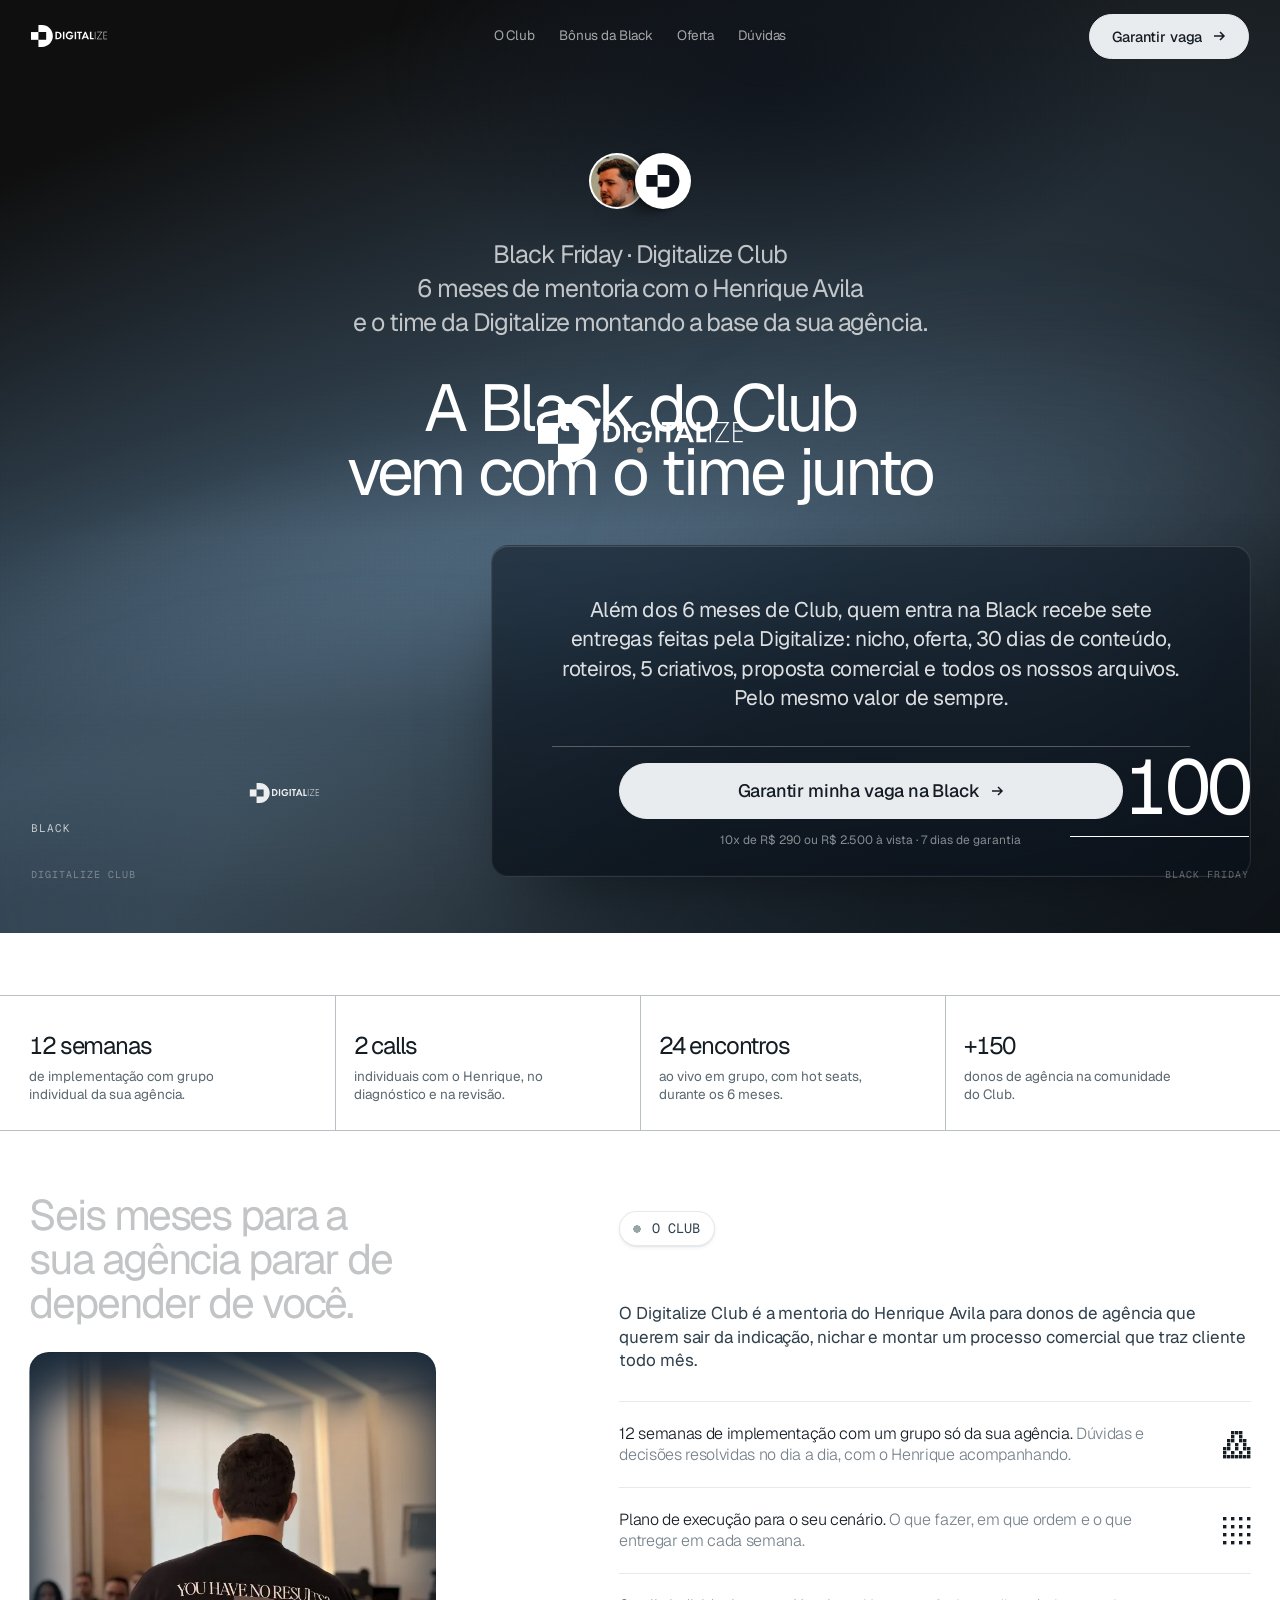
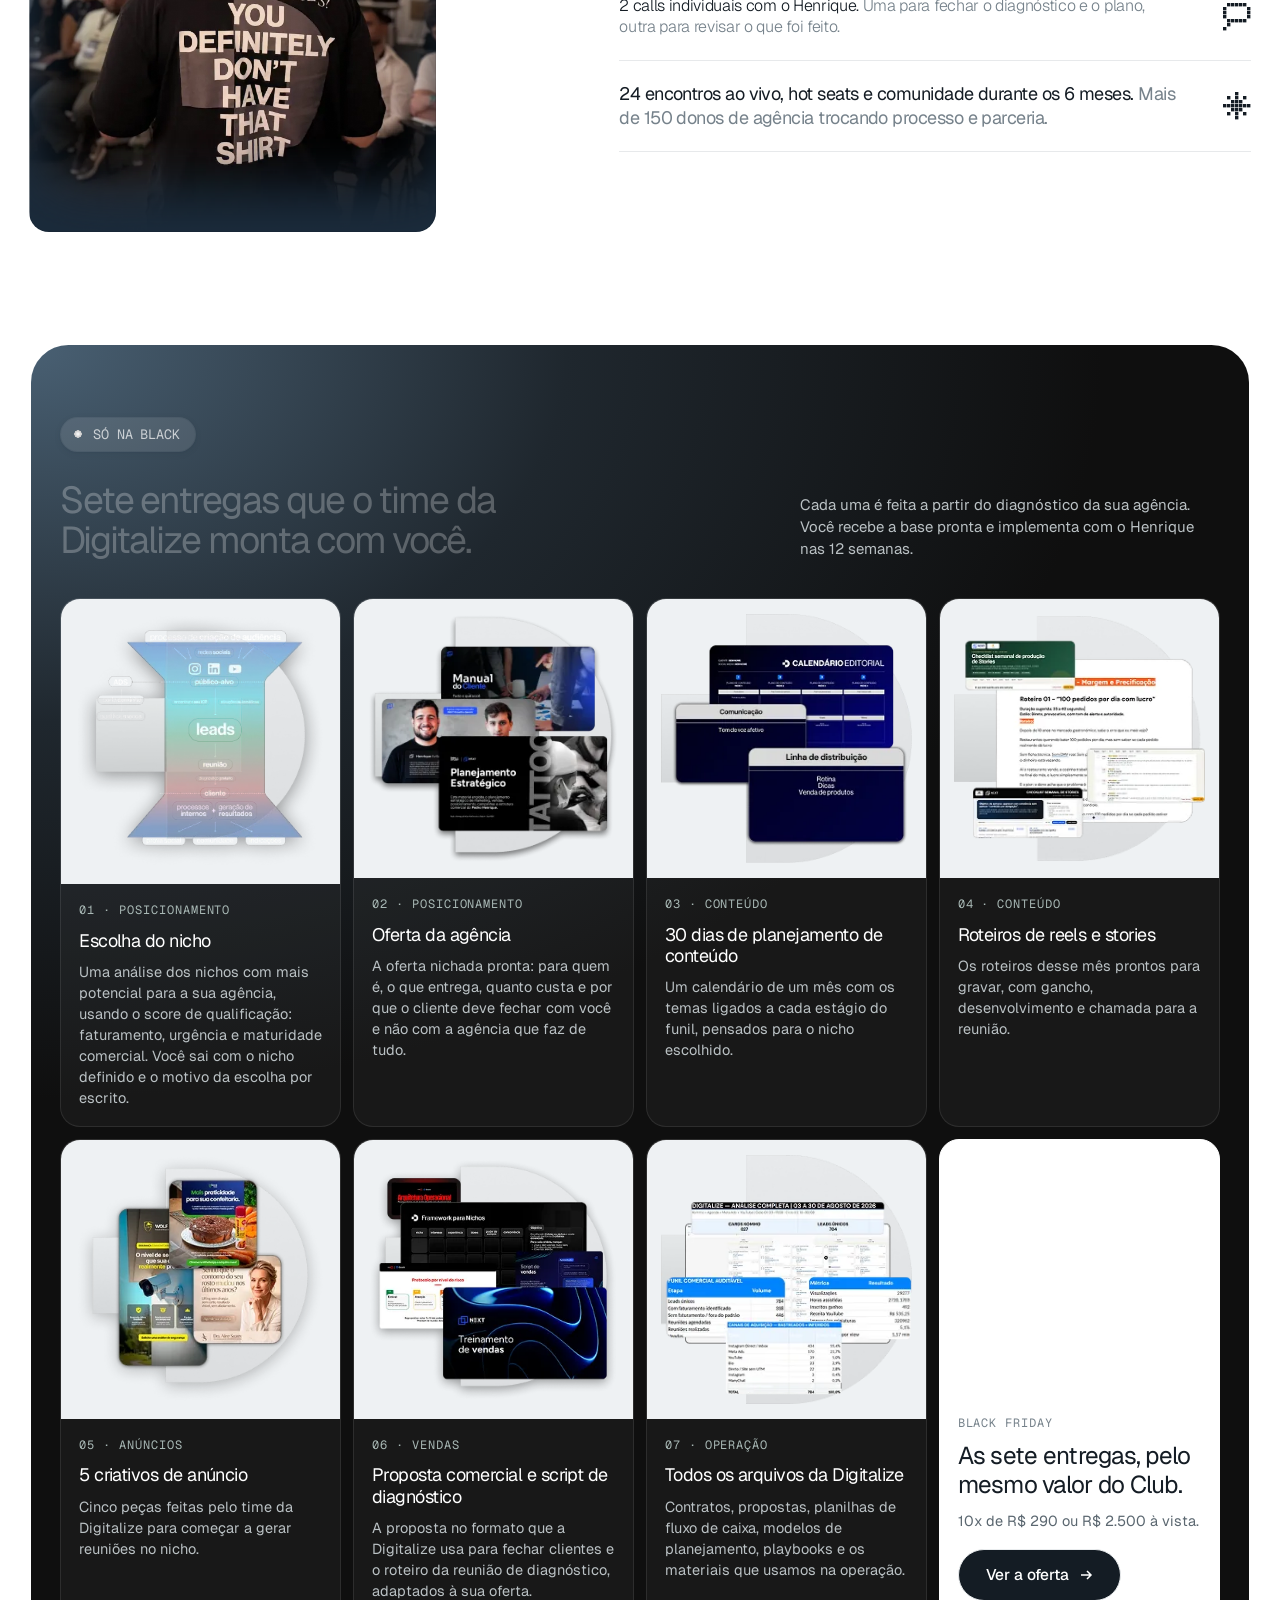
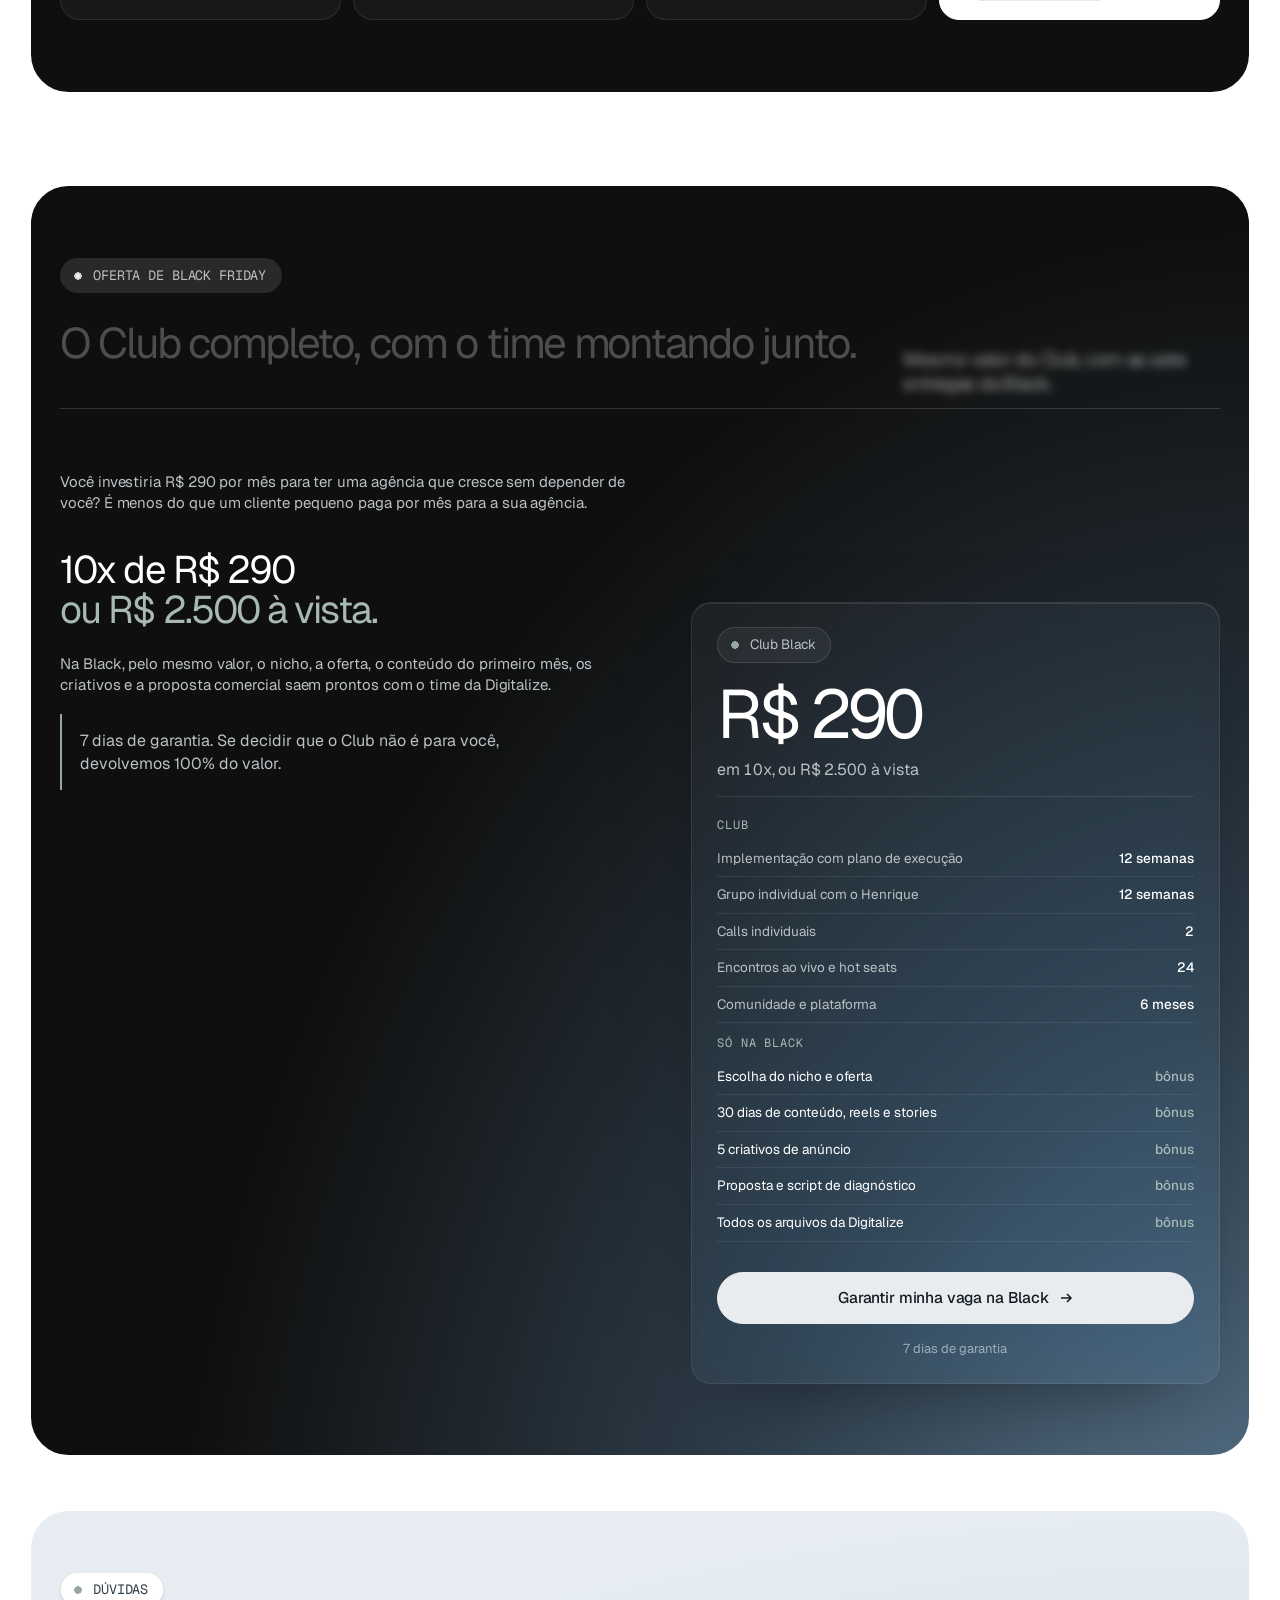
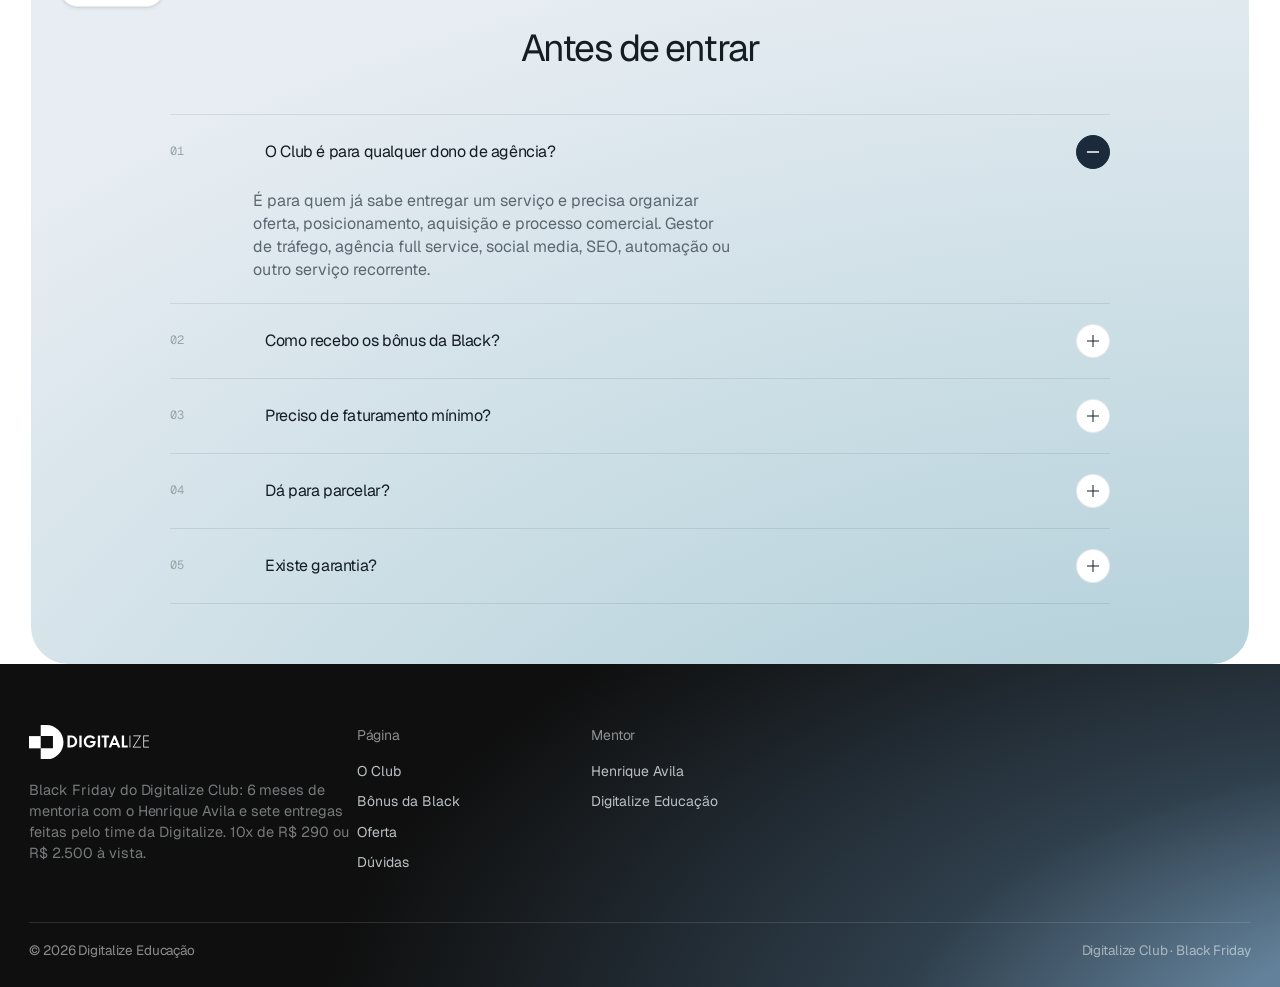
==== site-club-black/index.html @ 4dcc2e6d "Club Black: versão curta da página para a Black Friday Co-Authored-By: Claude Opus 5.5 <noreply@anth" ====
<!doctype html><html lang="pt-BR"><head><meta charset="utf-8"><meta name="viewport" content="width=device-width,initial-scale=1"></head><body><title>Club Black Friday</title>

<meta name="description" content="Black Friday do Digitalize Club: 6 meses de mentoria com o Henrique Avila e sete entregas feitas pelo time da Digitalize para a sua agência.">
<meta name="robots" content="noindex">
<meta name="theme-color" content="#0F141C">
<link rel="preconnect" href="https://fonts.googleapis.com">
<link rel="preconnect" href="https://fonts.gstatic.com" crossorigin>

<link href="https://fonts.googleapis.com/css2?family=Geist:wght@300;400;500&family=Geist+Mono:wght@400&family=Inter:wght@400;500&display=swap" rel="stylesheet">
<style>
:root{
  /* paleta Figma */
  --paper:#FFFFFF;--mist:#E7EDF2;--panel2:#F7F8F8;--black:#0F0F0F;--night:#0F141C;--card-dk:#181818;
  --t1:#141C24;--t2:#2F3F4C;--t3:#5B6770;--t4:#76828B;--t5:#8A8A8A;--t6:#5E5E5E;
  --line:rgba(27,43,59,.10);--line3:rgba(27,43,59,.2);--line4:rgba(27,43,59,.3);--line-ink:rgba(17,17,17,.3);
  --d1:#FFFFFF;--d2:#BAC1C4;--d3:rgba(255,255,255,.52);--dline:rgba(255,255,255,.12);
  --acc:#95A6A5;--acc2:#A8B8B5;--ebony:#1B2B3B;--charcoal:#2F3F4C;--slate:#76828B;
  /* gradiente radial [IMERSÃO] */
  --g0:#63819A;--g1:#496073;--g2:#2F3F4C;--g3:#1F272E;--g4:#171B1E;--g5:#0F0F0F;
  /* tipo */
  --font:"Geist","Helvetica Neue",Arial,sans-serif;--mono:"Geist Mono","SFMono-Regular",Menlo,monospace;--inter:"Helvetica Now Display","Inter","Helvetica Neue",Arial,sans-serif;
  /* grid (1920 → wrap 1424 com margens 248) */
  --wrap:1512px;--pad:clamp(16px,2.4vw,46px);--gut:clamp(20px,2.3vw,44px);
  --r-panel:clamp(24px,2.92vw,56px);--r-card:clamp(14px,1.05vw,20px);--r-box:14px;--r-pill:64px;
  --ez:cubic-bezier(.16,1,.3,1);--ez2:cubic-bezier(.65,.05,.36,1);
  --sh-pill:0 1px 1px rgba(27,43,59,.05),0 2px 3.5px rgba(27,43,59,.07);--sh-pill-dk:0 1px 2px rgba(27,43,59,.05),0 2px 7px rgba(27,43,59,.07);
}
*{box-sizing:border-box;margin:0;padding:0}
html{-webkit-text-size-adjust:100%}
body{font-family:var(--font);font-size:15px;line-height:1.45;color:var(--t1);background:var(--paper);-webkit-font-smoothing:antialiased;overflow-x:hidden}
body.is-locked{overflow:hidden}
body.has-cursor,body.has-cursor a,body.has-cursor button{cursor:none}
img,svg{display:block;max-width:100%}
img{height:auto}
a{color:inherit;text-decoration:none}
button{font:inherit;color:inherit;background:none;border:0;cursor:pointer}
::selection{background:var(--ebony);color:#fff}
:focus-visible{outline:2px solid var(--acc);outline-offset:3px}

/* ---------- tipografia (valores do Figma em 1920, fluidos) ---------- */
.t64{font-weight:400;font-size:clamp(34px,3.33vw,63.9px);line-height:1.04;letter-spacing:-.05em;text-wrap:balance}
.t56{font-weight:400;font-size:clamp(31px,2.92vw,56px);line-height:1.06;letter-spacing:-.05em;text-wrap:balance}
.t52{font-weight:400;font-size:clamp(29px,2.71vw,52px);line-height:1.1;letter-spacing:-.05em;text-wrap:balance}
.t40{font-weight:400;font-size:clamp(25px,2.08vw,39.9px);line-height:1.08;letter-spacing:-.048em;text-wrap:balance}
.t33{font-weight:400;font-size:clamp(24px,1.71vw,32.8px);line-height:1;letter-spacing:-.05em;font-variant-numeric:tabular-nums}
.lead{font-size:clamp(16.5px,1.09vw,20.9px);line-height:1.4;letter-spacing:-.02em;color:var(--t2)}
.body{font-size:clamp(15px,.885vw,17px);line-height:1.4;letter-spacing:-.005em;color:var(--t3)}
.small{font-size:clamp(13px,.755vw,14.5px);line-height:1.45;letter-spacing:-.004em;color:var(--t3)}
.kick{font-size:13.5px;line-height:1.45;letter-spacing:-.01em;color:var(--t4)}
.mono{font-family:var(--mono);font-size:12px;letter-spacing:.04em;font-weight:400;line-height:1.45}
.cl{color:var(--t4)}
.on-ink{color:#fff}
.on-ink .lead,.on-ink .body,.on-ink .small{color:var(--d2)}
.on-ink .cl{color:var(--d3)}
b,strong{font-weight:500;color:var(--t1)}
.on-ink b,.on-ink strong{color:#fff}

/* ---------- layout ---------- */
.wrap{width:100%;max-width:var(--wrap);margin:0 auto;padding:0 var(--gut)}
.panel{position:relative;margin:0 var(--pad);border-radius:var(--r-panel);overflow:hidden;overflow:clip;isolation:isolate}
.panel>.wrap{position:relative;z-index:1}
.bg-radial{background:var(--g5)}
.mist{background:var(--mist)}

/* ---------- pills / botões ---------- */
.pill{display:inline-flex;align-self:flex-start;align-items:center;gap:9px;height:35.5px;padding:0 15px 0 11px;border:1px solid var(--line);border-radius:var(--r-pill);background:#fff;box-shadow:var(--sh-pill);font-size:13.5px;line-height:19.6px;letter-spacing:-.01em;color:var(--t2);white-space:nowrap}
.pill.mono{font-size:13.5px;text-transform:uppercase;letter-spacing:-.01em}
.pill i{width:12px;height:12px;flex:0 0 auto;border-radius:50%;background:radial-gradient(circle at 50% 50%,var(--acc) 0 42%,rgba(149,166,165,0) 46%)}
.pill.dk{background:rgba(255,255,255,.11);border-color:rgba(27,43,59,.1);color:rgba(255,255,255,.7);box-shadow:var(--sh-pill-dk)}
.pill.dk i{background:radial-gradient(circle at 50% 50%,#fff 0,#c8c8c8 42%,rgba(149,166,165,0) 46%)}
.pill.glass{background:rgba(255,255,255,.05);border-color:rgba(255,255,255,.12);color:var(--d2);box-shadow:none;text-transform:none}
.btn{position:relative;display:inline-flex;align-items:center;justify-content:center;gap:10px;height:47px;padding:0 22px;background:var(--t1);color:#F0F3F7;border:1px solid var(--t1);border-radius:var(--r-pill);font-size:15px;font-weight:500;letter-spacing:-.01em;line-height:21px;white-space:nowrap;overflow:hidden;isolation:isolate;transition:color .32s var(--ez2),border-color .32s,transform .32s var(--ez2)}
.btn::before{content:"";position:absolute;inset:-1px;border-radius:inherit;background:var(--charcoal);transform:translateY(102%);transition:transform .55s var(--ez);z-index:-1}
.btn:hover::before{transform:none}
.btn:active{transform:scale(.985)}
.btn svg{width:14px;height:14px;flex:none;transition:transform .4s var(--ez)}
.btn:hover svg{transform:translateX(3px)}
.btn.lt{background:#E9ECEE;border-color:#E9ECEE;color:var(--t1)}
.btn.lt::before{background:#fff}
.btn.ghost{background:transparent;color:var(--t1);border-color:var(--line3)}
.btn.ghost::before{background:var(--t1)}
.btn.ghost:hover{color:#fff}
.btn.md{height:52px;padding:0 27px;font-size:15.5px}
.note{font-size:13px;color:var(--t4);line-height:1.4}
.on-ink .note{color:var(--d3)}

/* ---------- frames / ícones / logos ---------- */
.frame{position:relative;overflow:hidden;border-radius:var(--r-card);background:var(--ebony);isolation:isolate}
.frame img{position:absolute;inset:0;width:100%;height:100%;object-fit:cover;transform:scale(1.06);transition:transform 1.25s var(--ez)}
.frame:hover img{transform:scale(1.02)}
.pix{width:28px;height:28px;color:var(--t1);flex:none}
.pix rect{fill:currentColor;transition:opacity .15s}
.on-ink .pix{color:#fff}
.logo-h{height:19px;width:auto;color:currentColor}
.logo-stack{width:clamp(120px,8.4vw,160px);height:auto}
.logo-sym{width:26px;height:auto}

/* ---------- animações de entrada (v3) ---------- */
[data-in]{--dl:0ms}
[data-in="up"]{opacity:0;transform:translateY(34px);filter:blur(5px);transition:opacity 1.05s var(--ez) var(--dl),transform 1.05s var(--ez) var(--dl),filter 1.05s var(--ez) var(--dl)}
[data-in="up"].in{opacity:1;transform:none;filter:none}
[data-in="fade"]{opacity:0;transition:opacity 1.2s var(--ez) var(--dl)}
[data-in="fade"].in{opacity:1}
[data-in="stag"]>*{opacity:0;transform:translateY(32px);transition:opacity 1s var(--ez) var(--cd,0ms),transform 1s var(--ez) var(--cd,0ms)}
[data-in="stag"].in>*{opacity:1;transform:none}
[data-in="clip"]{clip-path:inset(0 0 100% 0);transition:clip-path 1.45s var(--ez) var(--dl)}
[data-in="clip"].in{clip-path:inset(0 0 0 0)}
[data-in="clip"] img{transform:scale(1.18);transition:transform 1.9s var(--ez) var(--dl)}
[data-in="clip"].in img{transform:scale(1.03)}
.lift{--lc:20,28,36}
.lift.on-dark{--lc:255,255,255}
.lift .w{display:inline-block;color:rgba(var(--lc),.26);transition:color .25s linear}
.lift .w.br{color:rgba(var(--lc),1)}
.lift .w.fr{color:var(--acc)}
.lift .cl .w.br{color:rgba(var(--lc),.45)}
.on-ink .lift .cl .w.br{color:rgba(255,255,255,.5)}

/* ---------- cursor ---------- */
.cursor{position:fixed;left:0;top:0;z-index:2000;pointer-events:none;mix-blend-mode:difference;display:none}
body.has-cursor .cursor{display:block}
.cursor .dot{position:absolute;left:-3px;top:-3px;width:6px;height:6px;border-radius:50%;background:#fff}
.cursor .ring{position:absolute;left:-20px;top:-20px;width:40px;height:40px;transition:transform .45s var(--ez)}
.cursor .ring circle{fill:none;stroke:#fff;stroke-width:1.1}
.cursor .ring .prog{stroke-width:2;transform:rotate(-90deg);transform-origin:50% 50%}
.cursor.hover .ring{transform:scale(1.5)}
.cursor.hide{opacity:0}

/* ---------- preloader ---------- */
.loader{position:fixed;inset:0;z-index:1000;background:var(--night);color:#fff;display:grid;grid-template-rows:1fr auto;overflow:hidden}
.loader-rings{position:absolute;inset:0;display:grid;place-items:center;pointer-events:none}
.loader-rings span{position:absolute;border:1px solid rgba(255,255,255,.09);border-radius:50%;width:var(--s);height:var(--s);transform:scale(.6);opacity:0;animation:ringIn 1.6s var(--ez) forwards}
.loader-rings span:nth-child(1){--s:28vmin;animation-delay:.05s}.loader-rings span:nth-child(2){--s:52vmin;animation-delay:.15s}.loader-rings span:nth-child(3){--s:78vmin;animation-delay:.25s}.loader-rings span:nth-child(4){--s:106vmin;animation-delay:.35s}.loader-rings span:nth-child(5){--s:136vmin;animation-delay:.45s}
@keyframes ringIn{to{transform:scale(1);opacity:1}}
.loader-body{position:relative;display:grid;grid-template-columns:1fr auto 1fr;align-items:end;padding:var(--pad);height:100%}
.loader-left{display:flex;flex-direction:column;gap:18px}
.loader-left .logo-h{height:16px;opacity:.9}
.loader-words{height:1.4em;overflow:hidden;position:relative;font-family:var(--mono);font-size:11px;letter-spacing:.1em;text-transform:uppercase;color:rgba(255,255,255,.7)}
.loader-words span{position:absolute;left:0;top:0;transform:translateY(120%);opacity:0;transition:transform .45s var(--ez),opacity .3s}
.loader-words span.on{transform:none;opacity:1}.loader-words span.off{transform:translateY(-120%);opacity:0}
.loader-center{align-self:center;justify-self:center;color:#fff;opacity:0;transform:translateY(14px) scale(.97);animation:logoIn 1.2s var(--ez) .3s forwards}
.loader-center .logo-stack{width:clamp(150px,16vw,240px)}
@keyframes logoIn{to{opacity:1;transform:none}}
.loader-right{justify-self:end;align-self:end;text-align:right;display:flex;flex-direction:column;gap:14px;align-items:flex-end}
.loader-count{font-weight:400;letter-spacing:-.05em;font-size:clamp(40px,6vw,104px);line-height:.9;font-variant-numeric:tabular-nums}
.loader-bar{width:clamp(120px,14vw,220px);height:1px;background:rgba(255,255,255,.14);position:relative;overflow:hidden}
.loader-bar i{position:absolute;inset:0;background:#fff;transform-origin:left;transform:scaleX(0)}
.loader-foot{position:relative;display:flex;justify-content:space-between;padding:0 var(--pad) 18px;font-family:var(--mono);font-size:10px;letter-spacing:.1em;text-transform:uppercase;color:rgba(255,255,255,.35)}
.loader-masks{position:absolute;inset:0;display:grid;grid-template-columns:repeat(4,1fr);pointer-events:none;z-index:2;opacity:0}
.loader-masks i{background:var(--night)}
.loader.exit{background:transparent}.loader.exit .loader-masks{opacity:1}
.loader.exit .loader-body,.loader.exit .loader-foot,.loader.exit .loader-rings{opacity:0;transition:opacity .35s}
.loader.exit .loader-masks i{animation:maskUp .9s var(--ez) forwards}
.loader.exit .loader-masks i:nth-child(2){animation-delay:.07s}.loader.exit .loader-masks i:nth-child(3){animation-delay:.14s}.loader.exit .loader-masks i:nth-child(4){animation-delay:.21s}
@keyframes maskUp{to{transform:translateY(-101%)}}

/* ---------- header (Figma: 72px, logo 44px, nav central, CTA 45px) ---------- */
.nav{position:fixed;top:0;left:0;right:0;z-index:90;height:72px;display:grid;grid-template-columns:1fr auto 1fr;align-items:center;gap:20px;padding:0 var(--pad);color:#fff;transition:background .45s var(--ez),box-shadow .45s,color .4s}
.nav.stick{background:rgba(255,255,255,.8);backdrop-filter:blur(24px) saturate(1.7);-webkit-backdrop-filter:blur(24px) saturate(1.7);box-shadow:0 1px 0 var(--line);color:var(--t1)}
.nav.stick.ink{background:rgba(15,20,28,.72);color:#fff;box-shadow:0 1px 0 var(--dline)}
.nav .brand .logo-h{height:19px}
.nav .links{display:flex;align-items:center;gap:0}
.nav .links a{font-size:13.5px;letter-spacing:-.01em;line-height:19.58px;padding:8px 12px;border-radius:64px;opacity:.62;transition:opacity .3s,background .3s}
.nav .links a:hover,.nav .links a.active{opacity:1}
.nav .links a.active{background:rgba(27,43,59,.06)}
.nav.ink .links a.active,.nav:not(.stick) .links a.active{background:rgba(255,255,255,.1)}
.nav .right{justify-self:end;display:flex;align-items:center;gap:10px}
.nav .btn{height:45px;padding:0 22px;font-size:14.5px}
.nav:not(.stick) .btn,.nav.ink .btn{background:#E9ECEE;border-color:#E9ECEE;color:var(--t1)}
.nav:not(.stick) .btn::before,.nav.ink .btn::before{background:#fff}
.nav .menu-btn{display:none;align-items:center;gap:8px;height:45px;padding:0 14px 0 12px;border:1px solid #E9ECEE;border-radius:64px;font-size:14.5px;font-weight:500;color:#E9ECEE}
.nav.stick:not(.ink) .menu-btn{border-color:var(--t1);color:var(--t1)}
.nav .menu-btn .dots{display:flex;gap:2px}.nav .menu-btn .dots i{width:2px;height:2px;border-radius:50%;background:currentColor;opacity:.5}.nav .menu-btn .dots i:last-child{opacity:1}
.menu-panel{position:fixed;z-index:85;top:80px;left:var(--pad);right:var(--pad);background:rgba(15,20,28,.9);backdrop-filter:blur(22px);-webkit-backdrop-filter:blur(22px);color:#fff;padding:18px 22px 22px;border:1px solid rgba(255,255,255,.1);border-radius:var(--r-card);opacity:0;pointer-events:none;transform:translateY(-8px);transition:opacity .35s var(--ez),transform .5s var(--ez)}
body.menu-open .menu-panel{opacity:1;pointer-events:auto;transform:none}
.menu-panel nav{display:flex;flex-direction:column;gap:2px}
.menu-panel nav a{font-size:20px;letter-spacing:-.03em;line-height:1.3;color:rgba(255,255,255,.55);padding:4px 0}
.menu-panel nav a.active,.menu-panel nav a:hover{color:#fff}
.menu-panel .foot{margin-top:18px;padding-top:14px;border-top:1px solid rgba(255,255,255,.1);color:rgba(255,255,255,.45)}

/* ---------- HERO (Figma 1920×1200, proporcional) ---------- */
.hero{position:relative;aspect-ratio:16/10;min-height:100svh;background:var(--night) radial-gradient(150% 62% at -15% 108%,var(--g0) 22%,var(--g1) 36%,var(--g2) 50%,var(--g3) 75%,var(--g4) 87.5%,var(--g5) 100%);color:#fff;overflow:hidden;isolation:isolate}
.hero-bg{position:absolute;inset:0;z-index:0}
.hero-bg img{position:absolute;inset:0;width:100%;height:100%;object-fit:cover;object-position:50% 18%;transform:scale(1.06);transition:transform 2.6s var(--ez),opacity 1.2s var(--ez);opacity:0}
body.loaded .hero-bg img{transform:none;opacity:1}
.hero-bg img.m{display:none}
.hero-bg .fade{position:absolute;left:0;right:0;bottom:0;height:45.3%;opacity:.4;background:linear-gradient(-1.55deg,rgb(12,20,28) 12.7%,rgba(12,20,28,.74) 52.4%,rgba(12,20,28,0) 92%)}
.hero-in{position:absolute;inset:0;z-index:2}
.hero-in .wrap{position:relative;height:100%}
.hero-kicker{position:absolute;left:var(--gut);top:22.9%;width:min(41vw,580px);font-size:clamp(15px,1.2vw,23px);line-height:1.35;letter-spacing:-.043em;color:rgba(255,255,255,.72)}
.hero-title{position:absolute;left:var(--gut);top:32.8%;font-size:clamp(40px,4.46vw,85.7px);line-height:.98;letter-spacing:-.05em;font-weight:400;color:#fff}
.hero-title .ln{display:block;overflow:hidden;padding-bottom:.08em;margin-bottom:-.08em}
.hero-title .ln span{display:block;transform:translateY(110%);transition:transform 1.2s var(--ez);transition-delay:var(--d,0s)}
body.loaded .hero-title .ln span{transform:none}
.hero-card{position:absolute;right:var(--gut);top:59.6%;width:37.15%;padding:clamp(22px,2.1vw,40px) clamp(22px,2.1vw,40px) clamp(22px,1.9vw,36px);border-radius:clamp(14px,1.15vw,22px);background:linear-gradient(180deg,rgba(18,26,36,.62),rgba(10,16,24,.74));backdrop-filter:blur(22px) saturate(1.35);-webkit-backdrop-filter:blur(22px) saturate(1.35);border:1px solid rgba(255,255,255,.1);box-shadow:inset 0 1px 0 rgba(255,255,255,.12),inset 0 0 0 1px rgba(255,255,255,.02),0 30px 80px -40px rgba(0,0,0,.7);display:flex;flex-direction:column;gap:clamp(14px,1.15vw,22px)}
.hero-card .lead{font-size:clamp(14.5px,1.09vw,20.9px);line-height:1.4;letter-spacing:-.02em;color:rgba(255,255,255,.85)}
.hero-card .price{font-size:clamp(17px,1.25vw,24px);line-height:1.1;letter-spacing:-.03em;color:#fff}
.hero-card .cta{display:flex;flex-direction:column;gap:12px;align-items:flex-start}
.hero-card .note{color:rgba(255,255,255,.5);font-size:13px}
.hero .fade-in{opacity:0;transform:translateY(22px);filter:blur(4px);transition:opacity 1.05s var(--ez),transform 1.05s var(--ez),filter 1.05s var(--ez);transition-delay:var(--d,0s)}
body.loaded .hero .fade-in{opacity:1;transform:none;filter:none}
/* faixa de números (Figma: bordas .3, 187px) */
.strip{border-top:1px solid var(--line4);border-bottom:1px solid var(--line4);margin-top:62px}
.strip .row{display:grid;grid-template-columns:repeat(4,1fr)}
.strip .cell{padding:clamp(28px,3vw,58px) clamp(14px,1.41vw,27px) clamp(26px,2.1vw,40px);border-left:1px solid var(--line4)}
.strip .cell:first-child{border-left:0;padding-left:0}
.strip .l{font-size:13.5px;line-height:1.3;color:var(--t3);margin-top:10px;max-width:24ch}

/* ---------- 01 — A TESE ---------- */
.sec{position:relative}
.intro{padding:clamp(56px,4.8vw,92px) 0 clamp(56px,4.8vw,92px)}
.intro .grid{display:grid;grid-template-columns:33.3% minmax(0,1fr);column-gap:15%;align-items:start}
.intro .left{position:sticky;top:96px;display:flex;flex-direction:column;gap:clamp(24px,2.05vw,40px)}
.intro .left .t64{max-width:540px;margin-top:0}
.intro .left .frame{width:100%;max-width:474px;aspect-ratio:474/560;border-radius:20px;background:var(--ebony)}
.intro .left .frame::after{content:"";position:absolute;inset:0;border-radius:inherit;border:1px solid rgba(0,0,0,.07);pointer-events:none;z-index:2}
.intro .right{display:flex;flex-direction:column;gap:clamp(22px,2.2vw,42px);padding-top:18px}
.intro .right .pill{margin-bottom:clamp(20px,2.6vw,50px)}
.intro .right .lead{font-size:clamp(17px,1.15vw,22px);line-height:1.4;letter-spacing:-.005em;color:var(--t2);max-width:665px;margin-top:-6px}
.intro .list{border-top:1px solid var(--line)}
.intro .item{display:grid;grid-template-columns:1fr 28px;gap:var(--gut);align-items:center;padding:clamp(20px,1.7vw,32px) 0;border-bottom:1px solid var(--line);transition:padding-left .5s var(--ez),background .45s}
.intro .item:hover{padding-left:10px;background:rgba(27,43,59,.02)}
.intro .item p{font-size:clamp(16px,1.09vw,20.9px);line-height:1.3;letter-spacing:-.02em;color:var(--t1);max-width:550px;font-weight:300}
.intro .item p .cl{color:var(--t4)}
.intro .item.last p{font-size:clamp(18px,1.3vw,25px);letter-spacing:-.03em;font-weight:400;max-width:none}

/* ---------- 02 — O QUE MUDOU (Figma #E7EDF2, zig-zag + imagem sticky) ---------- */
.ev{background:var(--mist);padding:clamp(64px,6.56vw,126px) 0}
.ev .grid{display:grid;grid-template-columns:32.2% minmax(0,1fr);column-gap:9.1%;align-items:start}
.ev .stick{align-self:stretch;display:flex;flex-direction:column}
.ev .stick .frame{position:sticky;top:96px}
.ev .stick .frame{width:100%;max-width:459px;aspect-ratio:459/596;border-radius:10px;background:#000}
.ev .head .t64{max-width:12ch;line-height:.99;letter-spacing:-.031em;margin-top:0}
.ev .head .lead{margin-top:clamp(22px,2.7vw,52px);color:var(--t2)}
.ev .head .body{margin-top:clamp(14px,1.3vw,25px);max-width:524px}
.ev .stick .pill{margin-bottom:clamp(40px,20.1vw,386px)}
.points{position:relative;display:grid;grid-template-columns:52.3% minmax(0,1fr);column-gap:clamp(24px,3.44vw,66px);row-gap:clamp(56px,20.1vw,386px);margin-top:clamp(40px,4.1vw,79px)}
.points .pt{position:relative;grid-column:1;min-height:340px;padding-left:24px;display:flex;flex-direction:column;justify-content:flex-end;gap:12px}
.points .pt::before{content:"";position:absolute;left:0;top:0;bottom:0;width:1px;background:var(--line-ink)}
.points .pt:nth-child(even){grid-column:2;transform:translateY(clamp(80px,18.9vw,363px))}
.points .pt:nth-child(4){min-height:362px}
.points .pt .ix{position:absolute;top:0;left:24px;font-family:var(--mono);font-size:12px;letter-spacing:.08em;color:rgba(17,17,17,.42);line-height:1.4}
.points .pt h3{font-family:var(--inter);font-weight:500;font-size:clamp(24px,1.77vw,34px);line-height:1.06;letter-spacing:-.025em;color:#111;max-width:350px}
.points .pt p{font-family:var(--inter);font-size:clamp(15px,.94vw,18px);line-height:1.4;color:rgba(17,17,17,.72);max-width:390px}
.points .pt:nth-child(3) p{font-family:var(--font);letter-spacing:-.02em}
.points .pt:nth-child(4) p{letter-spacing:-.02em;line-height:1.28}
.points::after{content:"";grid-column:1/-1;height:clamp(80px,18.9vw,363px);margin-top:calc(clamp(56px,20.1vw,386px) * -1)}
/* entrada dos 4 pontos ao scroll */
.points .pt{opacity:0;transition:opacity 1s var(--ez),transform 1s var(--ez)}
.points .pt:nth-child(odd){transform:translateY(40px)}
.points .pt:nth-child(even){transform:translateY(calc(clamp(80px,18.9vw,363px) + 40px))}
.points .pt.in{opacity:1}
.points .pt:nth-child(odd).in{transform:none}
.points .pt:nth-child(even).in{transform:translateY(clamp(80px,18.9vw,363px))}
.points .pt::before{transform:scaleY(0);transform-origin:top;transition:transform 1.1s var(--ez) .15s}
.points .pt.in::before{transform:none}

/* ---------- 03 — PIRÂMIDE (v3, fundo radial do Figma) ---------- */
.pyr{padding:clamp(56px,7.1vw,137px) 0 0}
.pyr .panel{background:var(--g5) radial-gradient(127% 57% at 104.5% 117%,var(--g0) 22%,var(--g1) 36%,var(--g2) 50%,var(--g3) 75%,var(--g4) 87.5%,var(--g5) 100%)}
.pyr .band{padding-top:clamp(56px,5.8vw,111px);padding-bottom:clamp(56px,5.8vw,111px)}
.band-head{display:grid;grid-template-columns:minmax(0,1fr) auto;gap:26px;align-items:end;margin-bottom:clamp(30px,2.6vw,50px)}
.band-head .t56{max-width:14ch;margin-top:clamp(20px,2.2vw,42px)}
.pyr-stage{display:grid;grid-template-columns:44.8% minmax(0,1fr);border-top:1px solid var(--dline)}
.pyr-sticky{position:sticky;top:72px;height:calc(100svh - 72px);display:grid;place-items:center}
.pyr-viz{position:relative;width:min(32vh,280px);aspect-ratio:1/1;display:grid;place-items:center}
.pyr-ring{position:absolute;inset:0}
.pyr-ring .dots{fill:none;stroke:rgba(255,255,255,.26);stroke-width:1.2;stroke-dasharray:1.2 5.4;stroke-linecap:round}
.pyr-ring .prog{fill:none;stroke:var(--acc2);stroke-width:1.6;stroke-dasharray:1.4 5.2;stroke-linecap:round;transform:rotate(-90deg);transform-origin:50% 50%}
.pyr-shape{width:58%;aspect-ratio:1/1;transition:transform 1.3s var(--ez2)}
.pyr-shape.flip{transform:rotate(180deg)}
.pyr-shape polygon{fill:rgba(255,255,255,.04);stroke:rgba(255,255,255,.34);stroke-width:1;transition:fill .5s,stroke .5s;vector-effect:non-scaling-stroke}
.pyr-shape polygon.on{fill:#D3D9D9;stroke:#D3D9D9}
.pyr-tags{position:absolute;left:calc(100% + 18px);top:50%;transform:translateY(-50%);display:flex;flex-direction:column;gap:12px;white-space:nowrap;color:var(--d3);font-family:var(--mono);font-size:11px;letter-spacing:.06em;text-transform:uppercase}
.pyr-tags span{transition:color .4s,opacity .3s}.pyr-tags span.on{color:#fff}
.pyr-steps{padding:clamp(36px,7vh,80px) 0 clamp(36px,6vh,72px)}
.pyr-step{min-height:44svh;display:grid;grid-template-columns:47.5% minmax(0,1fr);gap:clamp(16px,2vw,36px);align-items:center;padding:clamp(18px,2.4vh,30px) 0;border-bottom:1px solid var(--dline)}
.pyr-step:last-child{border-bottom:0}
.pyr-step .k{font-size:clamp(26px,2.5vw,48px);line-height:1.02;letter-spacing:-.045em;color:rgba(255,255,255,.22);transition:color .5s}
.pyr-step.on .k{color:#fff}
.pyr-step .d{color:var(--d2);opacity:0;transform:translateY(12px);transition:opacity .7s,transform .7s;font-size:clamp(14.5px,.885vw,17px);line-height:1.4;max-width:412px}
.pyr-step.on .d{opacity:1;transform:none}
.pyr-step.intro-step{grid-template-columns:1fr;min-height:34svh}
.pyr-step.intro-step .tag{color:var(--d3);margin-bottom:14px;display:flex;align-items:center;gap:10px;font-family:var(--mono);font-size:11px;letter-spacing:.08em;text-transform:uppercase}
.pyr-step.intro-step .tag::before{content:"";width:6px;height:6px;border-radius:50%;background:var(--acc);opacity:0;transition:opacity .4s}
.pyr-step.intro-step.on .tag::before{opacity:1}
.pyr-step.intro-step .k{font-size:clamp(20px,1.56vw,30px);letter-spacing:-.03em;line-height:1.15;max-width:600px}
.pyr-after{border-top:1px solid var(--dline);padding-top:clamp(40px,3.5vw,66px);display:grid;grid-template-columns:47% minmax(0,1fr);gap:clamp(24px,3.5vw,72px)}
.pyr-after .t52{max-width:440px}
.pyr-after .prose{display:flex;flex-direction:column;gap:1em;max-width:523px}
.pyr-after .prose p{color:var(--d2);font-size:clamp(15px,.885vw,17px);line-height:1.45}

/* ---------- 04 — IA (nlist) ---------- */
.ia{padding:clamp(64px,6.4vw,122px) 0 clamp(64px,6.4vw,122px)}
.ia .head{display-grid:1;display:grid;grid-template-columns:minmax(0,1fr) 30.7%;gap:clamp(24px,3vw,56px);align-items:end;margin-bottom:clamp(36px,4.8vw,93px)}
.ia .head .t56{max-width:14ch;margin-top:clamp(14px,.9vw,17px)}
.ia .head .body{max-width:437px;padding-bottom:.35em}
.nlist{border-top:1px solid var(--line)}
.nrow{display:grid;grid-template-columns:clamp(46px,6.5vw,125px) 1fr;gap:0;padding:clamp(20px,1.72vw,33px) 0;border-bottom:1px solid var(--line);align-items:baseline;transition:background .45s var(--ez),padding-left .5s var(--ez)}
.nrow:hover{background:rgba(27,43,59,.02);padding-left:10px}
.nrow .ix{font-family:var(--mono);font-size:12px;letter-spacing:.04em;color:var(--acc)}
.nrow .tx{font-size:clamp(15px,.99vw,19px);line-height:1.35;letter-spacing:-.02em;color:var(--t3);max-width:900px}
.nrow .tx b{color:var(--t1);font-weight:500}
.ia .nrow.hi .tx{color:var(--t1);font-size:clamp(17px,1.15vw,22px);font-weight:500;max-width:none}
.ia .strip2{margin-top:clamp(40px,4.15vw,80px);border-top:1px solid var(--line);border-bottom:1px solid var(--line);display:grid;grid-template-columns:repeat(2,1fr)}
.ia .strip2 .cell{padding:clamp(22px,1.4vw,27px) 0 clamp(22px,1.7vw,33px)}
.ia .strip2 .cell+.cell{border-left:1px solid var(--line);padding-left:27px}
.ia .strip2 .n s{color:var(--t4);text-decoration-thickness:1px;margin-right:.24em}
.ia .strip2 .n em{font-style:normal}
.ia .strip2 .l{font-size:13.5px;line-height:1.3;color:var(--t3);margin-top:14px;max-width:24ch}

/* ---------- 05 — NA PRÁTICA (painel #E7EDF2 + cards de número + print) ---------- */
.pratica{padding:0 0 clamp(64px,6.4vw,122px)}
.pratica .panel{background:var(--mist);border:1px solid var(--line3)}
.pratica .band{padding-top:clamp(56px,5.8vw,111px);padding-bottom:clamp(56px,5.8vw,111px)}
.hd{display:flex;flex-direction:column;align-items:center;text-align:center;gap:clamp(16px,1.6vw,30px)}
.pratica .hd{margin-bottom:clamp(30px,3vw,57px)}
.pratica .hd .t56{max-width:16ch}
.stats{display:grid;grid-template-columns:49.4% 1fr 1fr;gap:clamp(12px,.94vw,18px)}
.stat{position:relative;border:1px solid rgba(17,17,17,.23);border-radius:20px;background:rgba(245,250,254,.2);padding:clamp(22px,1.56vw,30px);min-height:clamp(200px,15.7vw,301px);display:flex;flex-direction:column;isolation:isolate}
.stat.glow::after{content:"";position:absolute;inset:0;border-radius:inherit;box-shadow:inset -16px -19px 45.3px 0 #ABD2DC;pointer-events:none;z-index:-1}
.stat .lb{font-family:var(--mono);font-size:12px;letter-spacing:.08em;text-transform:uppercase;color:var(--t5);line-height:1.45}
.stat .n{margin:auto 0;font-weight:300;font-size:clamp(28px,2.71vw,52px);line-height:1.05;letter-spacing:-.045em;color:#111;padding:14px 0 12px;font-variant-numeric:tabular-nums}
.stat{container-type:inline-size}
.stat.big .n{font-size:min(clamp(36px,5.23vw,100.46px),13.4cqw);line-height:1.05;letter-spacing:-.045em;white-space:nowrap}
.stat .cp{font-family:var(--inter);font-size:13px;line-height:1.4;color:var(--t6);max-width:32ch}
.print{margin-top:clamp(18px,1.66vw,32px);border-radius:20px;background:#000;aspect-ratio:1424/597;overflow:hidden;position:relative}
.print img{position:absolute;inset:0;width:100%;height:100%;object-fit:cover}
.pratica .more{margin-top:clamp(44px,4.3vw,83px);display:grid;grid-template-columns:43% minmax(0,1fr);gap:clamp(24px,3vw,56px);align-items:start}
.pratica .more .left{display:flex;flex-direction:column;justify-content:space-between;gap:clamp(28px,4vw,80px);min-height:100%;padding-left:9px}
.pratica .more .t40{max-width:14ch}
.pratica .more .rep{font-weight:300;font-size:clamp(15px,.885vw,17px);line-height:1.4;color:var(--t1);max-width:330px;margin-top:auto}
.pratica .more .nrow .tx{max-width:none}
.pratica .closing{margin-top:clamp(48px,5.7vw,110px);font-size:clamp(34px,3.86vw,74px);line-height:1.1;letter-spacing:-.05em;font-weight:400;color:var(--t1);opacity:.6;max-width:1114px}
.pratica .closing .cl{color:rgba(20,28,36,.6)}

/* ---------- 06 — QUEM (painel #0F0F0F) ---------- */
.quem{padding:0 0 clamp(64px,6.4vw,122px)}
.quem .panel{background:var(--black)}
.quem .band{padding-top:clamp(48px,3.45vw,66px);padding-bottom:clamp(56px,5.2vw,100px)}
.quem .t56{margin-top:clamp(20px,2.3vw,44px);margin-bottom:clamp(30px,3vw,56px)}
.quem .g2{display:grid;grid-template-columns:repeat(2,minmax(0,1fr));gap:clamp(24px,4.6vw,88px)}
.card{display:flex;flex-direction:column;gap:0}
.card .frame{aspect-ratio:669/794;border-radius:21px;background:var(--card-dk);border:1px solid rgba(255,255,255,.33)}
.card .frame img{transform:scale(1.04)}
.card .name{margin-top:clamp(24px,1.95vw,37px);font-size:clamp(26px,2.05vw,39.4px);line-height:1.2;letter-spacing:-.03em;color:#fff;position:relative;display:inline-block;align-self:flex-start;padding-bottom:6px}
.card .name::after{content:'';position:absolute;left:0;right:0;bottom:0;height:1px;background:var(--acc);transform:scaleX(0);transform-origin:left;transition:transform .6s var(--ez)}
.card:hover .name::after{transform:none}
.card .bio{margin-top:clamp(10px,1.1vw,22px);font-size:clamp(15px,.98vw,18.9px);line-height:1.45;letter-spacing:-.056em;color:var(--d2);max-width:562px}

/* ---------- 07 — A IMERSÃO ---------- */
.imersao{padding:0 0 clamp(56px,5.2vw,100px)}
.imersao .head{position:relative;display:grid;grid-template-columns:18.5% minmax(0,1fr) auto;column-gap:0;padding-bottom:clamp(48px,5vw,96px);border-bottom:1px dashed rgba(0,0,0,.51)}
.imersao .head .pill{margin-top:12px;justify-self:start}
.imersao .head .tx{display:flex;flex-direction:column;gap:0;max-width:580px}
.imersao .head .tx .lead{margin-top:clamp(26px,3.5vw,68px);color:var(--t1);letter-spacing:-.02em}
.imersao .head .tx .sub{margin-top:clamp(16px,1.35vw,26px);font-size:15.9px;line-height:1.4;color:var(--t1);opacity:.7}
.imersao .head .num{font-family:var(--mono);font-size:12px;letter-spacing:.06em;text-transform:uppercase;color:var(--t1);margin-top:22px}
.imersao .sub-h{display:flex;justify-content:space-between;align-items:end;gap:20px;margin:clamp(44px,3.9vw,76px) 0 clamp(18px,1.4vw,26px)}
.imersao .sub-h .t40{max-width:none}
.g4{display:grid;grid-template-columns:repeat(4,minmax(0,1fr));gap:clamp(12px,.94vw,18px)}
.box{position:relative;overflow:hidden;border:1px solid var(--line);border-radius:var(--r-box);background:rgba(231,237,242,.23);padding:clamp(22px,1.62vw,31px);display:flex;flex-direction:column;min-height:clamp(220px,16.4vw,315px);transition:border-color .45s,box-shadow .55s var(--ez),transform .55s var(--ez),background .45s}
.g4 .box:nth-child(n+5){min-height:clamp(200px,13vw,249px)}
.box:hover{border-color:rgba(27,43,59,.22);background:rgba(255,255,255,.7);box-shadow:0 20px 44px -28px rgba(27,43,59,.3);transform:translateY(-2px)}
.box .top{display:flex;justify-content:space-between;align-items:center}
.box .top .mono{color:var(--t4);letter-spacing:.06em;text-transform:uppercase}
.box h4{margin-top:auto;font-size:clamp(17px,1.04vw,20px);line-height:1.2;letter-spacing:-.03em;font-weight:400;padding-top:18px;color:var(--t1)}
.box .small{margin-top:11px;font-size:14.5px;line-height:1.45;color:var(--t3)}

/* ---------- 08 — O QUE VOCÊ RECEBE (#E7EDF2 full-bleed) ---------- */
.recebe{background:var(--mist);padding:clamp(56px,4.27vw,82px) 0 clamp(56px,4.27vw,82px)}
.recebe .t52{margin-top:clamp(18px,1.15vw,22px);margin-bottom:clamp(30px,3.1vw,60px)}
.recebe .strip3{border-top:1px solid var(--line4);border-bottom:1px solid var(--line4)}
.recebe .strip3 .row{display:grid;grid-template-columns:repeat(4,1fr)}
.recebe .cell{display:flex;flex-direction:column;gap:18px;min-height:clamp(150px,9.8vw,188px);padding:33px clamp(14px,1.41vw,27px) 30px;border-left:1px solid var(--line4)}
.recebe .cell:first-child{border-left:0;padding-left:0}
.recebe .cell p{font-size:clamp(15px,.99vw,19px);line-height:1.3;letter-spacing:-.02em;color:var(--t1);max-width:20ch;margin-top:auto}

/* ---------- 09 — OFERTA (painel radial + card glass) ---------- */
.oferta{padding:clamp(56px,7.4vw,142px) 0 0}
.oferta .panel{background:var(--g5) radial-gradient(90% 120% at 101.6% 124%,var(--g0) 0%,var(--g1) 25%,var(--g2) 50%,var(--g3) 75%,var(--g4) 87.5%,var(--g5) 100%)}
.oferta .band{padding-top:clamp(56px,5.6vw,108px);padding-bottom:clamp(56px,5.6vw,108px)}
.oferta .head{display:grid;grid-template-columns:minmax(0,1fr) 27.3%;gap:clamp(24px,3vw,56px);align-items:end;padding-bottom:clamp(36px,3.3vw,63px);border-bottom:1px solid rgba(194,194,194,.2)}
.oferta .head .t64{margin-top:clamp(20px,2.15vw,41px);max-width:none}
.oferta .head .lead2{font-size:clamp(19px,1.46vw,28px);line-height:1.25;letter-spacing:-.03em;color:#fff;opacity:.6;padding-bottom:.2em}
.oferta .grid2{display:grid;grid-template-columns:minmax(0,1fr) 45.6%;column-gap:clamp(24px,4.4vw,84px);align-items:start;margin-top:clamp(40px,4.9vw,94px)}
.oferta .left{display:flex;flex-direction:column;gap:0;max-width:579px}
.oferta .left .body{color:var(--d2)}
.oferta .val{margin-top:clamp(26px,2.9vw,56px);font-size:clamp(30px,3vw,57.6px);letter-spacing:-.05em;line-height:1.02;color:#fff}
.oferta .val em{font-style:normal;color:var(--acc2)}
.oferta .left .why{margin-top:clamp(20px,1.87vw,36px);max-width:543px}
.oferta .dates-l{margin-top:clamp(18px,1.6vw,31px);font-size:clamp(15px,.99vw,19px);letter-spacing:-.02em;line-height:1.45;color:#fff}
.oferta .warn{margin-top:clamp(18px,1.5vw,28px);padding:15px 0 15px 18px;border-left:2px solid var(--acc);color:var(--d2);font-size:16px;line-height:1.45;max-width:482px}
.oferta .brand{margin-top:clamp(60px,20vw,386px);opacity:.6;color:#fff}
.pcard{position:sticky;top:96px;padding:clamp(22px,1.93vw,37px);border-radius:20px;background:rgba(255,255,255,.04);backdrop-filter:blur(22px) saturate(1.4);-webkit-backdrop-filter:blur(22px) saturate(1.4);border:1px solid rgba(255,255,255,.08);box-shadow:inset 0 1px 0 rgba(255,255,255,.1),0 30px 80px -40px rgba(0,0,0,.55);color:#fff;display:flex;flex-direction:column;margin-top:clamp(0px,10.2vw,196px)}
.pcard .top{display:flex;justify-content:space-between;align-items:center;gap:12px}
.pcard .top .logo-sym{width:26px;opacity:.9}
.pcard .price{margin-top:clamp(20px,1.6vw,31px);font-size:clamp(52px,5.33vw,102.4px);letter-spacing:-.06em;line-height:.92;font-variant-numeric:tabular-nums}
.pcard .price small{display:block;font-size:16px;letter-spacing:-.01em;color:var(--d2);margin-top:16px;line-height:1}
.timer-l{margin-top:clamp(22px,1.6vw,30px);display:flex;justify-content:space-between;align-items:center;gap:12px;color:var(--d3);font-family:var(--mono);font-size:10.5px;letter-spacing:.08em;text-transform:uppercase}
.timer-l .live{display:inline-flex;align-items:center;gap:8px}
.timer-l .live::before{content:"";width:6px;height:6px;border-radius:50%;background:var(--acc2);box-shadow:0 0 0 3px rgba(168,184,181,.2);animation:blink 1.6s infinite}
@keyframes blink{50%{opacity:.35}}
.timer{margin-top:clamp(14px,1.25vw,24px);display:grid;grid-template-columns:repeat(4,1fr);gap:8px}
.timer .t{height:clamp(64px,4.05vw,77.8px);display:flex;flex-direction:column;align-items:center;justify-content:center;gap:6px;text-align:center;border-radius:10px;background:rgba(255,255,255,.05);border:1px solid rgba(255,255,255,.1);box-shadow:inset 0 1px 0 rgba(255,255,255,.08)}
.timer .t b{display:block;font-weight:400;letter-spacing:-.04em;font-size:clamp(24px,1.77vw,34px);line-height:1;font-variant-numeric:tabular-nums;color:#fff}
.timer .t small{display:block;font-family:var(--mono);font-size:9.5px;letter-spacing:.12em;text-transform:uppercase;color:var(--d3)}
.pcard .dates{margin-top:clamp(18px,1.25vw,24px);display:flex;justify-content:space-between;gap:12px;padding:15px 0;border-top:1px solid rgba(255,255,255,.1);border-bottom:1px solid rgba(255,255,255,.1);color:var(--d2);font-size:13px;line-height:1.45}
.pcard .dates b{font-weight:500;color:#fff}
.pcard .dates .old{color:var(--d3)}
.pcard .btn{width:100%;margin-top:clamp(18px,1.25vw,24px)}
.pcard .note{text-align:center;margin-top:clamp(14px,1.25vw,24px);color:var(--d3)}
.pcard.expired .timer .t b{color:var(--d3)}

/* ---------- 10 — FAQ (painel radial claro) ---------- */
.faq{padding:clamp(56px,4.2vw,80px) 0 0}
.faq .panel{background:var(--mist) radial-gradient(142% 142% at 99% 141%,#A2C7D2 0%,var(--mist) 100%)}
.faq .band{padding-top:clamp(56px,4.75vw,91px);padding-bottom:clamp(56px,4.75vw,91px)}
.faq .hd{margin-bottom:clamp(30px,3.6vw,68px)}
.faq .list{max-width:940px;margin:0 auto;border-top:1px solid var(--line)}
.faq .q{border-bottom:1px solid var(--line)}
.faq .q button{width:100%;display:grid;grid-template-columns:clamp(46px,6.5vw,125px) 1fr auto;gap:0 12px;align-items:center;text-align:left;padding:clamp(18px,1.56vw,30px) 0}
.faq .q .ix{font-family:var(--mono);font-size:12px;letter-spacing:.04em;color:var(--acc)}
.faq .q .t{font-size:clamp(16px,1.09vw,20.9px);letter-spacing:-.025em;line-height:1.2;font-weight:400;color:var(--t1)}
.faq .q .plus{width:34px;height:34px;border-radius:50%;position:relative;background:#fff;border:1px solid var(--line);transition:background .4s,border-color .4s,transform .4s var(--ez)}
.faq .q .plus::before,.faq .q .plus::after{content:"";position:absolute;left:50%;top:50%;background:var(--t1);transition:transform .4s var(--ez),background .4s}
.faq .q .plus::before{width:12px;height:1px;transform:translate(-50%,-50%)}
.faq .q .plus::after{width:1px;height:12px;transform:translate(-50%,-50%)}
.faq .q.open .plus{background:var(--ebony);border-color:var(--ebony)}
.faq .q.open .plus::before,.faq .q.open .plus::after{background:#fff}
.faq .q.open .plus::after{transform:translate(-50%,-50%) rotate(90deg)}
.faq .a{display:grid;grid-template-rows:0fr;transition:grid-template-rows .55s var(--ez)}
.faq .q.open .a{grid-template-rows:1fr}
.faq .a>div{overflow:hidden}
.faq .a p{padding:0 0 clamp(20px,1.7vw,32px) clamp(46px,6.5vw,125px);color:var(--t3);max-width:calc(483px + clamp(46px,6.5vw,125px));font-size:16px;line-height:1.45}

/* ---------- 11 — SUA ULTIMA CHANCE ---------- */
.drive{overflow:hidden;background:var(--panel2);padding:clamp(72px,7.8vw,150px) 0 clamp(72px,7.8vw,150px)}
.drive .gt{position:relative}
.drive .title{font-weight:400;text-transform:uppercase;letter-spacing:-.045em;line-height:.8;font-size:clamp(64px,13.4vw,257px);color:var(--t1)}
.drive .title .ln{display:flex;overflow:hidden;padding:.02em 0 .06em;margin-bottom:-.04em}
.drive .title .ln.end{justify-content:flex-end;padding-right:5.2%}
.drive .title .ln .in{display:inline-flex;align-items:center;gap:.05em;transform:translateY(110%);transition:transform 1.3s var(--ez);transition-delay:var(--d,0s)}
.drive .title.in .ln .in{transform:none}
.drive .title .arrow{display:inline-block;width:.78em;height:.78em;flex:none;transition:transform 1.4s var(--ez);transition-delay:.35s;transform:translateX(-.5em)}
.drive .title.in .arrow{transform:none}
.drive .title .arrow svg{width:100%;height:100%}
.drive .title .arrow path{stroke:currentColor;stroke-width:9;fill:none;stroke-linecap:square}
.drive .side{position:absolute;right:0;top:0;width:min(360px,25.8%);display:flex;flex-direction:column;gap:20px;align-items:flex-start}
.drive .side .body{color:var(--t2);font-size:17px}
.drive .rest{margin-top:clamp(56px,7.9vw,152px);display:grid;grid-template-columns:52.7% minmax(0,1fr);gap:clamp(24px,3vw,56px);align-items:start}
.drive .rest .prose{display:flex;flex-direction:column;gap:1em;max-width:508px;padding-top:clamp(0px,1.2vw,24px)}
.drive .rest .prose p{color:var(--t3);line-height:1.5;font-size:15.4px}
.drive .rest .final{display:flex;flex-direction:column;align-items:flex-start}
.drive .rest .final .t52{max-width:556px}
.drive .rest .final .hours{margin-top:clamp(18px,1.6vw,30px);font-size:clamp(18px,1.25vw,24px);letter-spacing:-.03em;line-height:1.45}
.drive .rest .final .btn{margin-top:clamp(16px,1.3vw,25px)}
.drive .rest .final .note{margin-top:clamp(16px,1.35vw,26px)}

/* ---------- footer ---------- */
.footer{background:var(--g5) radial-gradient(89% 186% at 114% 122%,var(--g0) 22%,var(--g1) 36%,var(--g2) 50%,var(--g3) 75%,var(--g4) 87.5%,var(--g5) 100%);color:#fff;padding:clamp(56px,4.7vw,90px) 0 26px}
.footer .top{display:grid;grid-template-columns:26.8% 19.2% 19.2% minmax(0,1fr);gap:0;align-items:start;padding-bottom:clamp(36px,3.9vw,74px);border-bottom:1px solid var(--dline)}
.footer .brand{display:flex;flex-direction:column;gap:20px}
.footer .brand .logo-stack{width:clamp(120px,8.4vw,160px)}
.footer .brand p{color:var(--d2);opacity:.6;max-width:364px;font-size:14.5px;line-height:1.45;letter-spacing:-.004em}
.footer .c{display:flex;flex-direction:column;gap:10px}
.footer .c .kick{color:var(--d3);font-size:14px;margin-bottom:6px}
.footer .c a,.footer .c span{font-size:14px;color:var(--d2);line-height:1.45}
.footer .c a:hover{color:#fff}
.footer .legal{display:flex;justify-content:space-between;flex-wrap:wrap;gap:12px 24px;padding-top:18px;color:var(--d3);font-size:13.5px;letter-spacing:-.01em}

/* ---------- barra mobile ---------- */
.mbar{position:fixed;left:12px;right:12px;bottom:12px;z-index:70;display:none;align-items:center;justify-content:space-between;gap:12px;padding:10px 12px 10px 16px;border-radius:18px;background:rgba(15,20,28,.82);backdrop-filter:blur(18px) saturate(1.5);-webkit-backdrop-filter:blur(18px) saturate(1.5);border:1px solid rgba(255,255,255,.12);color:#fff;transform:translateY(130%);transition:transform .6s var(--ez)}
.mbar.show{transform:none}
.mbar .price b{display:block;font-weight:400;letter-spacing:-.03em;font-size:18px;line-height:1}
.mbar .price small{display:block;margin-top:3px;font-family:var(--mono);font-size:9px;letter-spacing:.08em;text-transform:uppercase;color:rgba(255,255,255,.5);max-width:150px}
.mbar .btn{height:42px;min-height:42px;padding:0 16px;font-size:13px;background:#E9ECEE;border-color:#E9ECEE;color:var(--t1);width:auto;flex:none;white-space:nowrap}

/* ---------- responsivo ---------- */
@media (max-width:1280px){
  .hero{aspect-ratio:auto;min-height:100svh;display:flex;flex-direction:column;justify-content:flex-end}
  .hero-in{position:relative;inset:auto;padding-top:calc(72px + 12vh);padding-bottom:clamp(28px,4vw,48px)}
  .hero-kicker,.hero-title,.hero-card{position:static;width:auto}
  .hero-kicker{max-width:36ch;margin-bottom:22px}
  .hero-title{font-size:clamp(42px,6.4vw,78px)}
  .hero-card{width:min(100%,560px);margin:clamp(28px,4vw,48px) 0 0 auto}
  .hero-bg img{object-position:50% 12%}
}
@media (max-width:1280px) and (orientation:portrait){
  .hero-bg img.d{display:none}.hero-bg img.m{display:block;object-position:50% 0}
}
@media (max-width:1100px){
  .nav{grid-template-columns:minmax(0,1fr) auto}.nav .links{display:none}.nav .menu-btn{display:inline-flex}
  .strip{margin-top:0}.strip .row{grid-template-columns:repeat(2,1fr)}.strip .cell:nth-child(3){border-left:0;padding-left:0}.strip .cell:nth-child(-n+2){border-bottom:1px solid var(--line4)}
  .intro .grid{grid-template-columns:minmax(0,1fr);row-gap:40px}
  .intro .left{position:static;display:grid;grid-template-columns:minmax(0,1.2fr) minmax(0,.8fr);align-items:end;gap:28px}.intro .left .t64{max-width:16ch}.intro .left .frame{max-width:340px;justify-self:end}
  .intro .right{padding-top:0}.intro .right .pill{margin-bottom:8px}
  .ev .grid{grid-template-columns:minmax(0,1fr);row-gap:32px}.ev .stick .frame{position:relative;top:auto}.ev .stick .pill{margin-bottom:24px}.ev .stick .frame{max-width:420px}
  .ev .head .t64{margin-top:0}
  .points{margin-top:48px}
  .pyr-stage{grid-template-columns:1fr}
  .pyr-left{position:sticky;top:72px;z-index:2;background:rgba(15,15,15,.94);backdrop-filter:blur(16px) saturate(1.2);-webkit-backdrop-filter:blur(16px) saturate(1.2);border-bottom:1px solid var(--dline)}
  .pyr-sticky{position:relative;top:auto;height:auto;padding:14px 0 14px;display:flex;align-items:center;justify-content:flex-start}.pyr-viz{width:96px;flex:none}.pyr-tags{left:calc(100% + 16px);gap:7px;font-size:10.5px}
  .pyr-steps{padding:8px 0 24px}
  .pyr-step{min-height:0;padding:26px 0;grid-template-columns:minmax(0,.9fr) minmax(0,1.1fr)}
  .pyr-after,.ia .head,.pratica .more,.oferta .head,.oferta .grid2,.drive .rest{grid-template-columns:minmax(0,1fr)}
  .ia .head .body{padding-bottom:0}
  .stats{grid-template-columns:1fr 1fr}.stat.big{grid-column:1/-1}
  .pratica .more .left{gap:24px;padding-left:0}
  .imersao .head{grid-template-columns:minmax(0,1fr) auto;row-gap:20px}.imersao .head .pill{grid-column:1;margin-top:0}.imersao .head .num{grid-column:2;grid-row:1;margin-top:8px}.imersao .head .tx{grid-column:1/-1}.imersao .head .tx .lead{margin-top:8px}
  .g4{grid-template-columns:repeat(2,minmax(0,1fr))}
  .recebe .strip3 .row{grid-template-columns:repeat(2,1fr)}.recebe .cell:nth-child(3){border-left:0;padding-left:0}.recebe .cell:nth-child(-n+2){border-bottom:1px solid var(--line4)}
  .oferta .head .lead2{padding-bottom:0}.oferta .grid2{row-gap:40px;margin-top:48px}.pcard{position:static;margin-top:0}.oferta .brand{margin-top:48px}
  .drive .side{position:static;width:auto;margin-top:32px;max-width:420px}
  .footer .top{grid-template-columns:minmax(0,1fr) minmax(0,1fr);row-gap:36px}.footer .brand{grid-column:1/-1}
}
@media (max-width:760px){
  .nav{height:64px;padding:0 18px;gap:8px}.nav .brand .logo-h{height:14px}.nav .right{gap:8px}
  .nav .btn{height:34px;padding:0 13px;font-size:11px;gap:7px}.nav .btn svg{width:10px;height:10px}
  .nav .menu-btn{height:34px;padding:0 12px 0 11px;font-size:11px}
  .menu-panel{top:72px;left:12px;right:12px}
  /* hero mobile (Figma 768 @2x) */
  .hero{min-height:0;aspect-ratio:auto;justify-content:flex-start;background:var(--night)}
  .hero-bg img.d{display:none}.hero-bg img.m{display:block;width:100%;height:auto;object-fit:fill;inset:auto;top:0;left:0;right:0}
  .hero-bg .fade{top:70vw;height:auto;opacity:1;background:linear-gradient(-8.94deg,rgb(3,6,10) 46%,rgba(3,6,10,.74) 62%,rgba(3,6,10,0) 92%)}
  .hero-in{padding:96vw 0 clamp(20px,5vw,24px)}
  .hero-in .wrap{padding:0 18px}
  .hero-kicker{font-size:clamp(14.5px,4.08vw,17px);line-height:1.35;letter-spacing:-.043em;max-width:100%;margin-bottom:6.5vw}
  .hero-title{font-size:clamp(46px,15.2vw,64px);line-height:.98;letter-spacing:-.05em}
  .hero-card{width:100%;margin:8.2vw 0 0;padding:6.9vw 6.9vw 6.4vw;border-radius:14.4px;gap:5.2vw}
  .hero-card .lead{font-size:clamp(13.7px,3.57vw,15.5px);line-height:1.4}
  .hero-card .price{font-size:clamp(15.7px,4.1vw,18px)}
  .hero-card .cta{gap:14px}
  .hero-card .btn{height:34px;min-height:34px;padding:0 15px;font-size:clamp(10.2px,2.65vw,12px);width:auto;gap:8px;border-radius:42px}.hero-card .btn svg{width:9px;height:9px}
  .hero-card .note{font-size:10px;line-height:1.4}
  .btn{width:100%;white-space:normal;text-align:center;height:auto;min-height:47px;padding:12px 18px}.btn.md{min-height:52px}
  .strip .row{grid-template-columns:1fr}.strip .cell{border-left:0;padding:22px 0 20px;border-bottom:1px solid var(--line4)}.strip .cell:last-child{border-bottom:0}.strip .l{max-width:none}
  .intro{padding:56px 0}
  .intro .left{grid-template-columns:1fr;gap:24px}.intro .left .frame{max-width:none;width:78%;justify-self:start}
  .intro .item{grid-template-columns:1fr 28px;gap:14px}
  .ev{padding:64px 0}
  .ev .stick .frame{max-width:none;width:100%}
  .points{grid-template-columns:1fr;row-gap:40px;margin-top:40px}
  .points .pt,.points .pt:nth-child(even){grid-column:1;min-height:0;padding:0 0 0 20px;justify-content:flex-start;gap:14px;transform:translateY(24px)}
  .points .pt:nth-child(even).in,.points .pt:nth-child(odd).in{transform:none}
  .points .pt .ix{position:static}
  .points .pt h3{max-width:none}
  .points::after{display:none}
  .pyr-left{top:64px}.pyr-sticky{padding:12px 0}.pyr-viz{width:84px}
  .pyr-step{grid-template-columns:1fr;row-gap:12px;align-items:start;padding:24px 0}.pyr-step .k{font-size:clamp(26px,8vw,34px)}.pyr-step.intro-step{min-height:0}.pyr-step.intro-step .k{font-size:clamp(18px,5.4vw,22px)}
  .pyr-after{grid-template-columns:1fr;gap:20px}
  .pyr-step .d{opacity:1;transform:none;color:var(--d3);transition:color .6s}.pyr-step.on .d{color:var(--d2)}
  .band-head{grid-template-columns:1fr;gap:16px;align-items:start}.band-head .btn{width:100%}
  .nrow{grid-template-columns:34px 1fr}
  .ia .strip2{grid-template-columns:1fr}.ia .strip2 .cell+.cell{border-left:0;padding-left:0;border-top:1px solid var(--line)}.ia .strip2 .l{max-width:none}
  .stats{grid-template-columns:1fr}.stat{min-height:0}.stat .n{padding:26px 0 22px}.stat.big .n{font-size:clamp(34px,11vw,48px);white-space:normal}
  .print{aspect-ratio:4/3;border-radius:14px}
  .pratica .closing{max-width:none}
  .quem .g2{grid-template-columns:1fr;gap:36px}
  .imersao .sub-h{flex-direction:column;align-items:flex-start;gap:8px}
  .g4{grid-template-columns:1fr}.box,.g4 .box:nth-child(n+5){min-height:0}.box h4{padding-top:22px}
  .recebe .strip3 .row{grid-template-columns:1fr}.recebe .cell{border-left:0;padding:22px 0 22px;min-height:0;border-bottom:1px solid var(--line4)}.recebe .cell:last-child{border-bottom:0}.recebe .cell p{max-width:none}
  .oferta .warn{max-width:none}.oferta .brand{display:none}
  .pcard{padding:22px 18px}.pcard .price{font-size:clamp(48px,15vw,64px)}
  .timer .t{height:66px}
  .pcard .dates{flex-direction:column;gap:6px}
  .faq .q button{grid-template-columns:34px 1fr auto;gap:0 10px}.faq .a p{padding-left:34px;max-width:none}
  .drive .title{font-size:clamp(56px,19vw,96px)}.drive .title .ln.end{padding-right:0}.drive .side{margin-top:28px}
  .drive .rest .final .t52{max-width:none}
  .footer .top{grid-template-columns:1fr 1fr}.footer .legal{padding-bottom:84px;font-size:12.5px}
  .mbar{display:flex}
  .loader-body{grid-template-columns:1fr;grid-template-rows:auto 1fr auto;align-items:start}.loader-left{padding-top:60px}.loader-right{justify-self:start;align-items:flex-start;text-align:left;align-self:end}
}
@media (max-width:380px){
  .nav .btn{padding:0 10px;font-size:10.5px}.nav .menu-btn{padding:0 10px;font-size:10.5px}
}
@media (prefers-reduced-motion:reduce){
  *{animation-duration:.001s!important;transition-duration:.001s!important}
  [data-in]{opacity:1!important;transform:none!important;filter:none!important;clip-path:none!important}
  [data-in="stag"]>*{opacity:1;transform:none}
  .lift .w{color:rgba(var(--lc),1)}
  .points .pt{opacity:1}
}

/* ================= HERO C — versão centralizada sem foto (teste 2) ================= */
.hero.hero-c{aspect-ratio:16/10;min-height:100svh;background:#0F0F0F;color:#fff;overflow:hidden;isolation:isolate}
.hero-c .hero-bg{position:absolute;inset:0;z-index:0;overflow:hidden;background:#0F0F0F}
.hero-c .rad{position:absolute;left:-15.4%;top:108.5%;width:420vw;height:420vw;transform:translate(-50%,-50%) rotate(-27.6deg);background:radial-gradient(150vw 40vw at 50% 50%,#63819A 20%,#496073 34%,#2F3F4C 50%,#1F272E 74%,#171B1E 87%,rgba(15,15,15,0) 100%);animation:radPulseC 28s ease-in-out infinite alternate}
@keyframes radPulseC{to{transform:translate(-50%,-50%) rotate(-25.2deg) scale(1.06)}}
.hero-c .blob{position:absolute;border-radius:50%;pointer-events:none;will-change:transform,opacity;opacity:0;transition:opacity 1.4s var(--ez)}
body.loaded .hero-c .blob{opacity:1}
.hero-c .b1{left:-12%;top:36%;width:104vw;height:24vw;background:radial-gradient(closest-side,rgba(99,129,154,.62),rgba(99,129,154,.22) 48%,rgba(99,129,154,0));transform:rotate(-11deg);animation:driftCA 24s ease-in-out .6s infinite alternate;filter:blur(28px)}
.hero-c .b2{left:56%;top:14%;width:50vw;height:46vw;background:radial-gradient(closest-side,rgba(73,96,115,.62),rgba(73,96,115,.2) 50%,rgba(73,96,115,0));animation:driftCB 30s ease-in-out infinite alternate;filter:blur(36px)}
.hero-c .b3{left:-10%;top:62%;width:58vw;height:34vw;background:radial-gradient(closest-side,rgba(149,166,165,.34),rgba(149,166,165,.1) 55%,rgba(149,166,165,0));animation:driftCC 34s ease-in-out infinite alternate;filter:blur(30px)}
.hero-c .b4{left:30%;top:-18%;width:60vw;height:36vw;background:radial-gradient(closest-side,rgba(15,20,28,.9),rgba(15,20,28,0));animation:driftCB 26s ease-in-out reverse infinite alternate}
@keyframes driftCA{from{transform:rotate(-11deg) translate(-2vw,1vw)}to{transform:rotate(-8deg) translate(5vw,-3vw) scale(1.07)}}
@keyframes driftCB{from{transform:translate(0,0) scale(1)}to{transform:translate(-4vw,4vw) scale(1.1)}}
@keyframes driftCC{from{transform:translate(0,0)}to{transform:translate(6vw,-3vw) scale(1.08)}}
.hero-c .grain{position:absolute;inset:0;opacity:.05;background-image:radial-gradient(rgba(255,255,255,.9) .6px,transparent .7px);background-size:5px 5px;mix-blend-mode:overlay;pointer-events:none}
.hero-c .fade{position:absolute;left:0;right:0;bottom:0;height:45.3%;opacity:.55;background:linear-gradient(-1.55deg,rgb(12,20,28) 12.7%,rgba(12,20,28,.74) 52.4%,rgba(12,20,28,0) 92%)}

/* layout centralizado (frame 1920×1200) */
.hero-c .hero-in{position:absolute;inset:0;z-index:2}
.hero-c .hero-in .wrap{position:relative;height:100%;display:flex;flex-direction:column;align-items:center;text-align:center;padding-top:9.32vw}
.hero-c .avatars{display:flex;justify-content:center;margin-bottom:clamp(20px,2.3vw,44px)}
.hero-c .av{position:relative;width:clamp(56px,4.02vw,77px);height:clamp(56px,4.02vw,77px);border-radius:50%;overflow:hidden;background:#fff;border:2.3px solid rgba(255,255,255,.19);flex:none;opacity:0;transform:translateY(14px) scale(.8);transition:opacity .7s var(--ez) var(--d,0s),transform .9s var(--ez) var(--d,0s)}
.hero-c .av img{position:absolute;inset:0;width:100%;height:100%;object-fit:cover;object-position:50% 20%;transform:scale(1.02)}
.hero-c .av+.av{margin-left:calc(clamp(56px,4.02vw,77px) * -.165);box-shadow:-41px 19px 13px rgba(0,0,0,.01),-27px 12px 12px rgba(0,0,0,.04),-15px 7px 9px rgba(0,0,0,.15),-7px 2px 7px rgba(0,0,0,.26),-1px 1px 3.5px rgba(0,0,0,.29)}
body.loaded .hero-c .av{opacity:1;transform:none}
.hero-c .hero-kicker{position:static;width:auto;max-width:800px;font-size:clamp(17px,1.548vw,29.7px);line-height:1.35;letter-spacing:-.043em;color:rgba(255,255,255,.72)}
.hero-c .hero-kicker .ln{display:block;overflow:hidden;padding-bottom:.08em;margin-bottom:-.08em}
.hero-c .hero-kicker .ln span{display:block;transform:translateY(112%);opacity:0;transition:transform .9s var(--ez) var(--d,0s),opacity .7s var(--ez) var(--d,0s)}
body.loaded .hero-c .hero-kicker .ln span{transform:none;opacity:1}
.hero-c .hero-title{position:static;margin-top:clamp(10px,1.1vw,22px);font-size:clamp(34px,3.74vw,71.8px);line-height:.98;letter-spacing:-.05em;font-weight:400;color:#fff;text-wrap:balance}
.hero-c .hero-title .ln span{transition:transform 1.1s var(--ez) var(--d,0s)}
.hero-c .hero-card{position:static;width:min(100%,900px);margin-top:clamp(28px,3.1vw,60px);padding:clamp(16px,.9vw,17px) clamp(24px,5.7vw,109px) clamp(26px,2.1vw,40px);border-radius:clamp(16px,1.36vw,26px);gap:0;align-items:center;text-align:center;opacity:0;transform:translateY(30px) scale(.985);filter:blur(10px);transition:opacity 1s var(--ez) 1.1s,transform 1.2s var(--ez) 1.1s,filter 1s var(--ez) 1.1s}
body.loaded .hero-c .hero-card{opacity:1;transform:none;filter:none}
.hero-c .hero-card>*,.hero-c .hero-card .cta>*{opacity:0;transform:translateY(14px);transition:opacity .8s var(--ez) var(--d,1.4s),transform .9s var(--ez) var(--d,1.4s)}
.hero-c .hero-card .cta{opacity:1;transform:none;transition:none;align-items:center;gap:clamp(12px,1.05vw,20px);width:100%}
body.loaded .hero-c .hero-card>*,body.loaded .hero-c .hero-card .cta>*{opacity:1;transform:none}
.hero-c .hero-card .lead{--d:1.4s;width:100%;padding:clamp(26px,2.6vw,50px) 0 clamp(26px,2.6vw,50px);border-bottom:.93px solid rgba(255,255,255,.28);font-size:clamp(15px,1.29vw,24.8px);line-height:1.4;letter-spacing:-.02em;color:rgba(255,255,255,.85);max-width:681px}
.hero-c .hero-card .price{--d:1.6s;margin-top:clamp(20px,1.7vw,32px);font-size:clamp(18px,1.48vw,28.5px);line-height:1.1;letter-spacing:-.03em}
.hero-c .hero-card .cta{margin-top:clamp(16px,1.2vw,23px)}
.hero-c .hero-card .cta .btn{--d:1.78s;width:min(100%,504px);height:clamp(48px,3.62vw,69.6px);padding:0 clamp(24px,1.8vw,34px);font-size:clamp(14.5px,1.08vw,20.8px);border-radius:86px;gap:clamp(10px,.75vw,14px)}
.hero-c .hero-card .cta .btn svg{width:clamp(14px,.98vw,18.8px);height:clamp(14px,.98vw,18.8px)}
.hero-c .hero-card .cta .note{--d:1.95s;font-size:clamp(12px,.8vw,15.4px);color:rgba(255,255,255,.5);text-align:center}
.hero-c .hero-card::after{content:"";position:absolute;inset:0;border-radius:inherit;pointer-events:none;background:linear-gradient(115deg,transparent 30%,rgba(255,255,255,.09) 46%,rgba(255,255,255,.16) 50%,rgba(255,255,255,.09) 54%,transparent 70%);transform:translateX(-120%);opacity:0}
body.loaded .hero-c .hero-card::after{animation:shineC 1.5s var(--ez) 2.1s 1 forwards}
@keyframes shineC{0%{transform:translateX(-120%);opacity:1}100%{transform:translateX(120%);opacity:0}}

@media (max-width:1280px){
  .hero.hero-c{aspect-ratio:auto;min-height:100svh;display:flex;flex-direction:column}
  .hero-c .hero-in{position:relative;inset:auto;flex:1;display:flex;padding:0}
  .hero-c .hero-in .wrap{padding-top:calc(72px + 9vh);padding-bottom:clamp(32px,5vw,56px);justify-content:center}
  .hero-c .hero-kicker{font-size:clamp(17px,2.1vw,25px)}
  .hero-c .hero-title{font-size:clamp(36px,5.6vw,66px)}
  .hero-c .hero-card{width:min(100%,760px);padding-left:clamp(24px,5vw,60px);padding-right:clamp(24px,5vw,60px)}
  .hero-c .hero-card .lead{font-size:clamp(15px,1.8vw,21px)}.hero-c .hero-card .price{font-size:clamp(18px,2vw,25px)}
  .hero-c .hero-card .cta .btn{height:auto;min-height:56px;font-size:clamp(14.5px,1.5vw,18px)}
  .hero-c .b1{width:150vw;height:34vw;top:40%;left:-30%}.hero-c .b2{width:70vw;height:64vw;left:45%;top:30%}.hero-c .b3{width:80vw;height:46vw;top:64%}
  .hero-c .rad{background:radial-gradient(180vw 52vw at 50% 50%,#63819A 20%,#496073 34%,#2F3F4C 50%,#1F272E 74%,#171B1E 87%,rgba(15,15,15,0) 100%)}
}
@media (max-width:760px){
  .hero.hero-c{min-height:0;background:#0F0F0F}
  .hero-c .hero-in{padding:0}
  .hero-c .hero-in .wrap{padding:calc(64px + 44px) 18px 24px;justify-content:flex-start}
  .hero-c .avatars{margin-bottom:22px}.hero-c .av{width:60px;height:60px}.hero-c .av+.av{margin-left:-10px}
  .hero-c .hero-kicker{font-size:clamp(14.5px,4.08vw,17px);line-height:1.35;letter-spacing:-.043em;max-width:100%}
  .hero-c .hero-title{margin-top:14px;font-size:clamp(34px,10.4vw,44px);line-height:1;letter-spacing:-.05em;max-width:12ch}
  .hero-c .hero-card{width:100%;margin-top:30px;padding:6px 6.4vw 22px;border-radius:14.4px}
  .hero-c .hero-card .lead{padding:20px 0 20px;font-size:clamp(13.7px,3.57vw,15.5px)}
  .hero-c .hero-card .price{margin-top:18px;font-size:clamp(15.7px,4.1vw,18px)}
  .hero-c .hero-card .cta{margin-top:16px;gap:14px}
  .hero-c .hero-card .cta .btn{width:100%;height:auto;min-height:44px;padding:11px 16px;font-size:clamp(12.5px,3.3vw,14px);gap:8px;border-radius:42px}.hero-c .hero-card .cta .btn svg{width:11px;height:11px}
  .hero-c .hero-card .cta .note{font-size:10.5px;line-height:1.4}
  .hero-c .rad{left:-20%;top:96%;width:600vw;height:600vw;background:radial-gradient(240vw 90vw at 50% 50%,#63819A 18%,#496073 32%,#2F3F4C 50%,#1F272E 74%,#171B1E 87%,rgba(15,15,15,0) 100%)}
  .hero-c .b1{left:-40%;top:26%;width:190vw;height:64vw;filter:blur(22px)}
  .hero-c .b2{left:20%;top:8%;width:120vw;height:110vw;filter:blur(28px)}
  .hero-c .b3{left:-30%;top:58%;width:130vw;height:80vw;filter:blur(24px)}
  .hero-c .b4{left:-10%;top:-30%;width:140vw;height:70vw}
  .hero-c .fade{height:58%;opacity:.85}
}
@media (prefers-reduced-motion:reduce){
  .hero-c .rad,.hero-c .blob,.hero-c .hero-card::after{animation:none!important}
  .hero-c .av,.hero-c .hero-kicker .ln span,.hero-c .hero-card,.hero-c .hero-card>*,.hero-c .hero-card .cta>*{transition:none!important;opacity:1!important;transform:none!important;filter:none!important}
}

/* Digitalize — artes vetoriais nos frames */
.frame>svg.art,.print>svg.art{position:absolute;inset:0;width:100%;height:100%;display:block}
.frame>svg.art{transform:scale(1.03);transition:transform 1.25s var(--ez)}
.frame:hover>svg.art{transform:scale(1)}
.logo-h{height:22px}.nav .brand .logo-h{height:22px}.loader-left .logo-h{height:20px}
@media (max-width:760px){.nav .brand .logo-h{height:18px}}



.hero-title .x{color:var(--acc2);font-weight:300;margin-right:.08em}
.tz .pyr-after{margin-top:clamp(40px,4vw,72px)}
.tz-grid{display:grid;grid-template-columns:repeat(3,minmax(0,1fr));gap:clamp(12px,1vw,18px);border-top:1px solid var(--dline);padding-top:clamp(32px,3vw,56px)}
.tz-c{display:flex;flex-direction:column;gap:14px;padding:clamp(22px,1.8vw,34px);border-radius:var(--r-card);background:rgba(255,255,255,.04);border:1px solid var(--dline);backdrop-filter:blur(12px);-webkit-backdrop-filter:blur(12px)}
.tz-k{color:var(--acc2);text-transform:uppercase;letter-spacing:.08em}
.tz-n{font-weight:300;font-size:clamp(48px,4.4vw,84px);line-height:1;letter-spacing:-.05em;color:#fff}
.tz-c h3{font-weight:400;font-size:clamp(20px,1.45vw,27px);line-height:1.15;letter-spacing:-.03em;color:#fff}
.tz-c p{font-size:clamp(14.5px,.9vw,16.5px);line-height:1.5;color:var(--d2)}
.tz-s{margin-top:auto;padding-top:12px;border-top:1px solid var(--dline);font-family:var(--mono);font-size:10.5px;letter-spacing:.06em;text-transform:uppercase;color:var(--d3)}
@media (max-width:1100px){.tz-grid{grid-template-columns:minmax(0,1fr)}}

.cmp{padding:clamp(64px,6.4vw,122px) 0 0}
.cmp-head{display:grid;grid-template-columns:minmax(0,1fr) 34%;gap:clamp(24px,3vw,56px);align-items:end;margin-bottom:clamp(32px,3.6vw,64px)}
.cmp-head .t56{max-width:16ch;margin-top:clamp(14px,.9vw,17px)}
.cmp-grid{display:grid;grid-template-columns:minmax(0,1.25fr) minmax(0,.75fr);gap:clamp(16px,2vw,32px);align-items:start}
.cmp-list{border-top:1px solid var(--line3)}
.cr{display:grid;grid-template-columns:170px 1fr auto;gap:16px;align-items:baseline;padding:clamp(16px,1.3vw,24px) 0;border-bottom:1px solid var(--line3)}
.cr-a{font-family:var(--mono);font-size:11px;letter-spacing:.06em;text-transform:uppercase;color:var(--t4)}
.cr-b{font-size:clamp(15px,1vw,18.5px);letter-spacing:-.02em;color:var(--t1)}
.cr-b small{display:block;margin-top:3px;font-size:13px;color:var(--t4);letter-spacing:0}
.cr b{font-weight:400;font-size:clamp(17px,1.2vw,22px);letter-spacing:-.03em;white-space:nowrap;font-variant-numeric:tabular-nums}
.cr.sub{background:rgba(231,237,242,.45)}
.cmp-tot{position:sticky;top:96px;display:flex;flex-direction:column;gap:12px}
.ct{position:relative;overflow:hidden;padding:clamp(22px,1.6vw,30px);border-radius:var(--r-card);border:1px solid var(--line3);background:var(--mist);display:flex;flex-direction:column;gap:6px}
.ct .mono{text-transform:uppercase;letter-spacing:.08em;color:var(--t4)}
.ct b{font-weight:300;font-size:clamp(40px,3.6vw,68px);letter-spacing:-.05em;line-height:1;font-variant-numeric:tabular-nums}
.ct small{font-size:13.5px;color:var(--t3);line-height:1.4}
.ct .bar{display:block;height:6px;margin-top:10px;border-radius:6px;background:var(--t3);width:var(--w);transform-origin:left;transform:scaleX(0);transition:transform 1.4s var(--ez) .3s}
.cmp-tot.in .bar{transform:none}
.ct.dz{background:var(--night) radial-gradient(120% 120% at 100% 120%,var(--g1),var(--g5) 75%);border-color:transparent;color:#fff}
.ct.dz .mono{color:var(--acc2)}.ct.dz small{color:var(--d2)}.ct.dz .bar{background:var(--acc2);min-width:6px}
.ct.dz b{color:#fff}
.ct-n{font-size:15px;line-height:1.45;color:var(--t2);padding:4px 2px}
.ct-n b{font-weight:500;color:var(--t1)}
.cmp-src{margin-top:clamp(18px,1.6vw,28px);font-size:12.5px;color:var(--t4);max-width:80ch}
@media (max-width:1100px){.cmp-head,.cmp-grid{grid-template-columns:minmax(0,1fr)}.cmp-tot{position:static}}
@media (max-width:760px){.cr{grid-template-columns:1fr auto;row-gap:4px}.cr-a{grid-column:1/-1}}

.hero-title .x{font-style:normal;color:var(--acc2);font-weight:300;margin-right:.12em}
#problema .stick .pill{margin-bottom:28px}


.exs{background:var(--mist);padding:clamp(64px,6.4vw,122px) 0}
.exs-head{display:grid;grid-template-columns:minmax(0,1fr) 36%;gap:clamp(24px,3vw,56px);align-items:end;margin-bottom:clamp(32px,3.6vw,64px)}
.exs-head .t56{max-width:15ch;margin-top:clamp(14px,.9vw,17px)}
.ex-case{display:grid;grid-template-columns:minmax(0,.95fr) minmax(0,1.05fr);gap:clamp(24px,3.4vw,64px);align-items:center;padding:clamp(24px,2.4vw,44px);border-radius:var(--r-panel);background:#fff;border:1px solid var(--line3)}
.ex-case+.ex-case{margin-top:16px}
.ex-case.rev .ex-ph{order:-1}
.ex-tx{display:flex;flex-direction:column;gap:16px}
.ex-k{color:var(--t4);text-transform:uppercase;letter-spacing:.08em}
.ex-tx .nlist{margin-top:6px}
.ex-tx .nrow{grid-template-columns:46px 1fr}
.ex-tx .nrow .tx{font-size:clamp(14.5px,.95vw,17px)}
.ex-tx .nrow.hi{background:linear-gradient(90deg,rgba(231,237,242,.9),transparent);padding-left:12px;border-radius:10px}
.ex-tx .nrow.hi .tx{color:var(--t1)}
.ex-ph{display:grid;gap:12px;align-items:end}
.ex-ph.three{grid-template-columns:repeat(3,minmax(0,1fr))}
.ex-ph.one{grid-template-columns:minmax(0,1fr);justify-items:center}
.ex-ph.one figure{max-width:300px}
.ex-ph figure{margin:0;display:flex;flex-direction:column;gap:8px}
.ex-ph img{width:100%;height:auto;border-radius:18px;border:4px solid var(--night);box-shadow:0 30px 60px -36px rgba(15,20,28,.7);background:var(--night)}
.ex-ph.three figure:nth-child(2){transform:translateY(-26px)}
.ex-ph figcaption{font-family:var(--mono);font-size:10.5px;letter-spacing:.06em;text-transform:uppercase;color:var(--t4);text-align:center}
@media (max-width:1100px){.exs-head,.ex-case{grid-template-columns:minmax(0,1fr)}.ex-case.rev .ex-ph{order:0}}
@media (max-width:640px){.ex-ph.three{grid-template-columns:repeat(3,minmax(0,1fr));gap:6px}.ex-ph.three figure:nth-child(2){transform:none}.ex-ph img{border-width:2px;border-radius:10px}}

.nx{margin-top:16px;padding:clamp(24px,2.4vw,44px);border-radius:var(--r-panel);background:var(--night) radial-gradient(90% 120% at 100% 120%,var(--g0) 0%,var(--g2) 35%,var(--g4) 70%,var(--g5) 100%);color:#fff}
.nx-h{display:grid;grid-template-columns:minmax(0,1fr) 36%;gap:24px;align-items:end;margin-bottom:clamp(22px,2.4vw,40px)}
.nx-h .t40{color:#fff;max-width:18ch}.nx-h .body{color:var(--d2)}
.nx-g{display:grid;grid-template-columns:repeat(3,minmax(0,1fr));gap:12px}
.nc{display:flex;flex-direction:column;gap:6px;padding:clamp(18px,1.5vw,26px);border-radius:var(--r-card);background:rgba(255,255,255,.04);border:1px solid var(--dline)}
.nc-k{color:var(--acc2);text-transform:uppercase;letter-spacing:.08em}
.nc h4{font-weight:500;font-size:18px;letter-spacing:-.02em;margin-top:4px}
.nc-n{color:#fff;font-weight:300;font-size:clamp(40px,3.4vw,60px);letter-spacing:-.05em;line-height:1;margin-top:10px}
.nc-u{font-size:13.5px;color:var(--d2)}
.nc p{margin-top:auto;padding-top:12px;border-top:1px solid var(--dline);font-size:14px;line-height:1.45;color:var(--d2)}
@media (max-width:1100px){.nx-h{grid-template-columns:minmax(0,1fr)}.nx-g{grid-template-columns:repeat(2,minmax(0,1fr))}}
@media (max-width:640px){.nx-g{grid-template-columns:minmax(0,1fr)}}

.nc-l{height:34px;width:auto;max-width:70%;object-fit:contain;object-position:left center;filter:brightness(0) invert(1);opacity:.9;margin-bottom:14px}
.nc-cta{background:rgba(171,210,220,.1);border-color:rgba(171,210,220,.3)}
.nx-g{grid-template-columns:repeat(3,minmax(0,1fr))}
.ns-g{margin-top:12px;display:grid;grid-template-columns:repeat(4,minmax(0,1fr));gap:12px}
.ns{display:flex;flex-direction:column;gap:6px;padding:18px 20px;border-radius:var(--r-card);border:1px solid var(--dline);background:rgba(255,255,255,.02)}
.ns .nc-l{height:34px;margin-bottom:8px}
.ns p{font-size:13.5px;line-height:1.45;color:var(--d2)}
.nc p b,.ns p b{color:#fff;font-weight:500}
.ex-logo{height:40px;width:auto;align-self:flex-start;object-fit:contain}
@media (max-width:1100px){.ns-g{grid-template-columns:repeat(2,minmax(0,1fr))}}
@media (max-width:640px){.ns-g{grid-template-columns:minmax(0,1fr)}}

.card .frame{aspect-ratio:4/3.2}
.qg{margin-top:clamp(24px,3vw,48px);display:grid;grid-template-columns:1fr 1fr;gap:clamp(12px,1.2vw,20px)}
.qg figure{margin:0;display:flex;flex-direction:column;gap:10px}
.qg img{width:100%;aspect-ratio:353/171;object-fit:cover;border-radius:18px;border:1px solid rgba(255,255,255,.2)}
.qg-w img{aspect-ratio:16/10}
.qg figcaption{color:var(--d3);text-transform:uppercase;letter-spacing:.08em}
.imp-ban{position:relative;margin:clamp(8px,1vw,16px) 0 0;border-radius:var(--r-panel);overflow:hidden;aspect-ratio:21/8;background:var(--night)}
.imp-ban img{position:absolute;inset:0;width:100%;height:100%;object-fit:cover;object-position:50% 55%}
.imp-ban::after{content:"";position:absolute;inset:0;background:linear-gradient(90deg,rgba(15,20,28,.85),rgba(15,20,28,.2) 60%,transparent)}
.imp-ban figcaption{position:absolute;left:clamp(20px,3vw,48px);bottom:clamp(20px,3vw,44px);z-index:1;display:flex;flex-direction:column;gap:10px;max-width:520px;color:#fff}
.imp-ban figcaption .mono{color:var(--acc2);text-transform:uppercase;letter-spacing:.08em}
.imp-ban figcaption b{font-weight:400;font-size:clamp(20px,2vw,34px);line-height:1.15;letter-spacing:-.03em;color:#fff}
@media (max-width:1100px){.qg{grid-template-columns:1fr 1fr}.qg-w{grid-column:1/-1}.imp-ban{aspect-ratio:4/3}}

.kpit{padding:clamp(56px,7.1vw,137px) 0 0}
.kpit .panel{background:var(--g5) radial-gradient(127% 57% at 104.5% 117%,var(--g0) 22%,var(--g1) 36%,var(--g2) 50%,var(--g3) 75%,var(--g4) 87.5%,var(--g5) 100%)}
.kpit .band{padding-top:clamp(56px,5.8vw,111px);padding-bottom:clamp(48px,5vw,96px)}
.kpit .band-head .t56{max-width:17ch}
.kpi-lead{max-width:420px;color:var(--d2);font-size:clamp(15px,.95vw,18px);line-height:1.45}
.kpi-wrap{border-top:1px solid var(--dline);padding-top:clamp(28px,3vw,52px);overflow-x:auto}
.kpi-svg{width:100%;min-width:900px;height:auto;display:block}
.kpi-svg .kl{fill:none;stroke:rgba(168,184,181,.55);stroke-width:1.4;stroke-dasharray:1;stroke-dashoffset:1;transition:stroke-dashoffset 1.1s var(--ez) var(--d)}
.kpi-svg .kn{opacity:0;transform:translateX(-10px);transition:opacity .7s var(--ez) var(--d),transform .7s var(--ez) var(--d)}
.kpi-wrap.o-in .kl,.kpi-wrap.in .kl{stroke-dashoffset:0}
.kpi-wrap.o-in .kn,.kpi-wrap.in .kn{opacity:1;transform:none}
.kpi-svg .kn rect{fill:rgba(255,255,255,.06);stroke:rgba(255,255,255,.22);stroke-width:1}
.kpi-svg .kn.root rect{fill:#ABD2DC;stroke:#ABD2DC}
.kpi-svg .kt{fill:#fff;font:400 17px var(--font);letter-spacing:-.02em}
.kpi-svg .kn.root .kt{fill:#0F141C;font-weight:500;font-size:19px}
.kpi-svg .ks{fill:rgba(255,255,255,.5);font:400 11px var(--mono);letter-spacing:.04em;text-transform:uppercase}

/* diagnóstico */
.dg{padding:clamp(64px,6.4vw,122px) 0 0}
.dg-head{display:grid;grid-template-columns:minmax(0,1fr) 36%;gap:clamp(24px,3vw,56px);align-items:end;margin-bottom:clamp(32px,3.4vw,60px)}
.dg-head .t56{max-width:18ch;margin-top:clamp(14px,.9vw,17px)}
.dg-t{border-top:1px solid var(--t1)}
.dg-r{display:grid;grid-template-columns:18% minmax(0,1fr) minmax(0,1fr) 170px;gap:clamp(14px,1.6vw,28px);padding:clamp(16px,1.25vw,22px) clamp(12px,1vw,18px);border-bottom:1px solid var(--line3);align-items:start;position:relative}
.dg-r.pc{background:rgba(231,237,242,.45)}
.dg-r.pc::before{content:"";position:absolute;left:0;top:0;bottom:0;width:3px;background:var(--acc)}
.dg-h{padding-top:12px;padding-bottom:12px}
.dg-h span{font-family:var(--mono);font-size:11px;letter-spacing:.08em;text-transform:uppercase;color:var(--t4)}
.dg-a b{display:block;font-weight:500;font-size:clamp(15px,1vw,18px);letter-spacing:-.02em;color:var(--t1)}
.dg-k{display:inline-block;margin-top:8px;padding:3px 8px;border-radius:6px;background:var(--t1);color:#fff;font-family:var(--mono);font-size:10px;letter-spacing:.08em;text-transform:uppercase}
.dg-x{font-size:clamp(14.5px,.95vw,17px);line-height:1.4;color:var(--t3)}
.dg-y{font-size:clamp(14.5px,.95vw,17px);line-height:1.4;color:var(--t1)}
.dg-pl{display:flex;flex-wrap:wrap;gap:6px}
.dg-p{display:inline-flex;align-items:center;height:26px;padding:0 10px;border-radius:99px;font-size:12px;letter-spacing:-.01em;white-space:nowrap}
.dg-p.g{background:var(--t1);color:#fff}
.dg-p.i{background:#ABD2DC;color:#0F141C}
.dg-src{margin-top:16px;font-size:13px;color:var(--t4)}
@media (max-width:1100px){.dg-head{grid-template-columns:minmax(0,1fr)}.dg-r{grid-template-columns:minmax(0,1fr) minmax(0,1fr)}.dg-h{display:none}.dg-a{grid-column:1/-1;display:flex;align-items:center;gap:10px;flex-wrap:wrap}.dg-k{margin-top:0}.dg-pl{grid-column:1/-1}}
@media (max-width:640px){.dg-r{grid-template-columns:minmax(0,1fr);gap:8px}}

/* plano 2 */
.int{padding-top:clamp(64px,6.4vw,122px)}
.arq{margin-top:clamp(8px,1vw,16px);border-radius:var(--r-panel);overflow:hidden;background:var(--g5) radial-gradient(110% 90% at 0% 0%,var(--g0) 0%,var(--g1) 30%,var(--g3) 70%,var(--g5) 100%);padding:clamp(24px,3vw,52px)}
.arq-h{display:flex;flex-direction:column;gap:10px;max-width:560px;color:#fff}
.arq-h .mono{color:var(--acc2);text-transform:uppercase;letter-spacing:.08em}
.arq-h b{font-weight:400;font-size:clamp(20px,2vw,34px);line-height:1.15;letter-spacing:-.03em}
.arq-wrap{margin-top:clamp(20px,2vw,36px)}
.arq .kpi-svg .kn.root .ks{fill:rgba(15,20,28,.62)}
.arq-lb text{fill:rgba(255,255,255,.4);font:400 11px var(--mono);letter-spacing:.08em}

/* custo 2 */
.cmp-2{margin-top:clamp(48px,5vw,90px)}
.cmp-2 .t40{margin-bottom:clamp(18px,1.6vw,30px)}

/* dois planos */
.plans{display:grid;grid-template-columns:repeat(2,minmax(0,1fr));gap:clamp(14px,1.5vw,24px);margin-top:clamp(40px,4.4vw,84px);align-items:stretch}
.plans .pcard{position:static;margin-top:0}
.plans .pcard .btn{margin-top:auto}
.plans .pcard .dates{margin-bottom:clamp(18px,1.25vw,24px)}
.pcard .price2{margin-top:14px;font-size:clamp(18px,1.4vw,26px);letter-spacing:-.03em;line-height:1.2;color:var(--d2)}
.pcard .price2 b{font-weight:400;color:var(--acc2)}
.plans-foot{display:grid;grid-template-columns:minmax(0,1fr) minmax(0,1fr);gap:clamp(24px,4vw,72px);margin-top:clamp(32px,3.4vw,60px);align-items:start}
.plans-foot .body{color:var(--d2)}
.plans-foot .warn{margin-top:0}
@media (max-width:900px){.plans,.plans-foot{grid-template-columns:minmax(0,1fr)}}
.kpi-note{margin-top:18px;color:var(--d3);text-transform:uppercase;letter-spacing:.08em}
@media (prefers-reduced-motion:reduce){.kpi-svg .kl{stroke-dashoffset:0;transition:none}.kpi-svg .kn{opacity:1;transform:none;transition:none}}
/* ---------- AI SDR (conversa animada) ---------- */
.ev .stick .wa{position:sticky;top:96px}
.wa{width:100%;max-width:459px;border-radius:20px;overflow:hidden;background:var(--night) radial-gradient(120% 70% at 100% 110%,var(--g1) 0%,var(--g3) 45%,var(--g5) 100%);border:1px solid rgba(0,0,0,.2);box-shadow:0 30px 70px -40px rgba(15,20,28,.8);color:#fff}
.wa-bar{height:66px;display:flex;align-items:center;gap:12px;padding:0 16px;border-bottom:1px solid var(--dline)}
.wa-av{width:38px;height:38px;border-radius:50%;background:var(--acc);color:var(--t1);display:grid;place-items:center;font-weight:500;font-size:13.5px;flex:none}
.wa-id{flex:1;min-width:0}.wa-id b{display:block;font-weight:500;font-size:15px;color:#fff;line-height:1.2}
.wa-id span{display:block;font-size:12.5px;color:var(--d3);white-space:nowrap;overflow:hidden;text-overflow:ellipsis}
.wa-st{display:inline-flex;align-items:center;gap:7px;height:26px;padding:0 11px;border-radius:64px;background:rgba(255,255,255,.08);border:1px solid var(--dline);font-family:var(--mono);font-size:10.5px;letter-spacing:.06em;text-transform:uppercase;color:var(--d2);white-space:nowrap}
.wa-st::before{content:"";width:6px;height:6px;border-radius:50%;background:var(--acc2);animation:blink 1.4s infinite}
.wa-st.ok{color:#CFE9DA}.wa-st.ok::before{background:#7FD3A3;animation:none}
.wa-body{height:380px;padding:16px;display:flex;flex-direction:column;justify-content:flex-end;overflow:hidden;-webkit-mask:linear-gradient(180deg,transparent 0,#000 60px);mask:linear-gradient(180deg,transparent 0,#000 60px);transition:opacity .5s,filter .5s}
.wa-body.out{opacity:0;filter:blur(4px)}
.wa-feed{display:flex;flex-direction:column;gap:8px}
.msg{max-width:84%;padding:9px 12px;border-radius:14px;font-size:13.5px;line-height:1.45;letter-spacing:-.005em;opacity:0;transform:translateY(6px);transition:opacity .4s var(--ez),transform .4s var(--ez)}
.msg.in{opacity:1;transform:none}
.msg.lead{align-self:flex-start;background:#E7EDF2;color:var(--t1);border-top-left-radius:4px}
.msg.ia{align-self:flex-end;background:rgba(255,255,255,.1);border:1px solid rgba(255,255,255,.12);color:#fff;border-top-right-radius:4px;backdrop-filter:blur(8px)}
.msg.ia .tg{display:block;margin-bottom:3px;font-family:var(--mono);font-size:10px;letter-spacing:.08em;text-transform:uppercase;color:var(--acc2)}
.msg.typing{display:flex;align-items:center;gap:4px;height:34px;padding:0 14px}
.msg.typing i{width:5px;height:5px;border-radius:50%;background:#fff;opacity:.4;animation:tdot 1.1s infinite}
.msg.typing i:nth-child(2){animation-delay:.16s}.msg.typing i:nth-child(3){animation-delay:.32s}
@keyframes tdot{30%{opacity:1;transform:translateY(-2px)}}
.wa-sep{align-self:center;display:inline-flex;align-items:center;height:26px;padding:0 12px;border-radius:64px;background:rgba(255,255,255,.05);border:1px solid var(--dline);font-family:var(--mono);font-size:10.5px;letter-spacing:.06em;text-transform:uppercase;color:var(--d2);opacity:0;transition:opacity .4s}
.wa-sep.in{opacity:1}
.wa-foot{padding:0 16px 14px}
.wa-task{height:54px;display:flex;align-items:center;gap:12px;padding:0 14px;border-radius:12px;background:rgba(255,255,255,.04);border:1px solid var(--dline);font-size:13.5px;color:var(--d2);overflow:hidden;transition:background .4s,border-color .4s}
.wa-task svg{width:18px;height:18px;flex:none;color:var(--acc2)}
.wa-task span{white-space:nowrap;overflow:hidden;text-overflow:ellipsis}
.wa-task b{font-weight:500;color:#fff}
.wa-task.on{background:rgba(127,211,163,.1);border-color:rgba(127,211,163,.35)}.wa-task.on svg{color:#7FD3A3}
.wa-note{margin-top:12px;text-align:center;color:var(--d3);font-size:10.5px;letter-spacing:.08em;text-transform:uppercase}
.points .pt .ix{text-transform:uppercase}
@media (max-width:1100px){.ev .stick .wa{position:relative;top:auto}}
@media (max-width:760px){.wa-body{height:350px}}
@media (prefers-reduced-motion:reduce){.msg,.wa-sep{opacity:1;transform:none}.msg.typing i,.wa-st::before{animation:none}}

/* CLUB BLACK */
.bf{padding:clamp(40px,4vw,80px) 0 0}
.bf .panel{background:var(--black,#0F0F0F) radial-gradient(110% 70% at 0% 0%,var(--g1) 0%,var(--g3) 40%,var(--g5) 80%)}
.bf .band{padding-top:clamp(56px,5.6vw,108px);padding-bottom:clamp(56px,5.6vw,108px)}
.bf .band-head .t56{max-width:18ch}
.bf-lead{max-width:420px;color:var(--d2);font-size:clamp(15px,.95vw,18px);line-height:1.45}
.bf-g{display:grid;grid-template-columns:repeat(4,minmax(0,1fr));gap:clamp(10px,.9vw,16px);margin-top:clamp(28px,3vw,52px)}
.bf-c{display:flex;flex-direction:column;border-radius:20px;overflow:hidden;background:rgba(255,255,255,.04);border:1px solid rgba(255,255,255,.09);transition:border-color .45s,transform .55s var(--ez)}
.bf-c:hover{border-color:rgba(255,255,255,.22);transform:translateY(-3px)}
.bf-im{aspect-ratio:1/1;background:#EEF1F3;display:grid;place-items:center;padding:5%}
.bf-im img{width:100%;height:100%;object-fit:contain}
.bf-tx{padding:clamp(18px,1.4vw,26px);display:flex;flex-direction:column;gap:10px;flex:1;color:#fff}
.bf-k{text-transform:uppercase;letter-spacing:.08em;color:var(--acc2)}
.bf-c h3{font-weight:400;font-size:clamp(18px,1.2vw,22px);letter-spacing:-.03em;line-height:1.18}
.bf-c p{font-size:14.5px;line-height:1.45;color:var(--d2)}
.bf-cta{background:#fff;border-color:#fff}
.bf-cta .bf-tx{justify-content:flex-end;color:var(--t1)}
.bf-cta .bf-k{color:var(--t4)}.bf-cta p{color:var(--t3)}
.bf-cta h3{font-size:clamp(24px,1.9vw,32px)}
.bf-cta .btn{align-self:flex-start;margin-top:8px;background:var(--t1);color:#fff}
.bf-inc{margin-top:clamp(18px,1.25vw,24px);padding-top:14px;border-top:1px solid rgba(255,255,255,.1)}
.bf-inc .mono{display:block;text-transform:uppercase;letter-spacing:.08em;color:var(--acc2);margin:6px 0 6px}
.bf-inc ul{list-style:none;margin-bottom:12px}
.bf-inc li{display:flex;justify-content:space-between;gap:14px;padding:8px 0;border-bottom:1px solid rgba(255,255,255,.08);font-size:13.5px;color:var(--d2)}
.bf-inc li b{font-weight:500;color:#fff;white-space:nowrap}
.bf-inc ul.bk li{color:#fff}.bf-inc ul.bk li b{color:var(--acc2)}
.oferta .val em{display:block}
@media (max-width:1100px){.bf-g{grid-template-columns:repeat(2,minmax(0,1fr))}}
@media (max-width:600px){.bf-g{grid-template-columns:minmax(0,1fr)}}
</style>



<script>document.body.classList.add("is-locked")</script>
<div class="cursor" id="cursor" aria-hidden="true"><div class="dot"></div><svg class="ring" viewBox="0 0 40 40"><circle cx="20" cy="20" r="18" opacity=".35"></circle><circle class="prog" id="curProg" cx="20" cy="20" r="18" pathLength="100" stroke-dasharray="0 100"></circle></svg></div>

<!-- PRELOADER -->
<div class="loader" id="loader" aria-hidden="true">
  <div class="loader-rings"><span></span><span></span><span></span><span></span><span></span></div>
  <div class="loader-body">
    <div class="loader-left"><svg class="logo-h" aria-hidden="true" viewBox="0 0 232 67" fill="none" xmlns="http://www.w3.org/2000/svg"><path d="M80.3334 20.4846C83.5136 20.4846 86.2801 20.8255 88.8117 22.7051C91.5816 24.79 93.1866 28.1059 93.1866 31.9016C93.1866 35.6974 91.6147 38.9768 88.6065 41.0948C85.9393 42.9744 83.4441 43.2822 80.2672 43.2822H74.3866V20.4846H80.3334ZM78.831 39.4534H80.1977C81.3261 39.4534 83.7849 39.3839 85.7672 37.951C87.5774 36.6537 88.6032 34.3273 88.6032 31.9016C88.6032 29.4759 87.6105 27.1859 85.8003 25.8192C83.9537 24.4524 81.7001 24.3168 80.1944 24.3168H78.8276V39.46L78.831 39.4534Z" fill="currentColor"/><path d="M101.734 20.4846V43.2822H97.2896V20.4846H101.734Z" fill="currentColor"/><path d="M118.482 31.0815H128.943V31.3561C128.943 32.895 128.738 37.6802 125.594 40.7909C123.234 43.1504 120.329 43.799 117.493 43.799C114.657 43.799 111.715 43.2166 109.22 40.7214C108.432 39.9338 105.838 37.0646 105.838 31.9386C105.838 27.5306 107.82 24.8303 109.187 23.4602C110.898 21.7162 113.767 19.9722 118.178 19.9722C119.889 19.9722 121.699 20.2469 123.443 21.1669C124.912 21.9181 126.521 23.2848 127.715 25.3366L123.853 27.4214C123.066 25.8826 121.904 25.0983 121.186 24.7211C120.23 24.2412 119.032 24.0029 117.973 24.0029C116.163 24.0029 114.111 24.6516 112.708 26.0183C111.41 27.2824 110.418 29.4699 110.418 32.0345C110.418 35.0758 111.718 36.8893 112.675 37.8125C113.7 38.8053 115.305 39.7617 117.734 39.7617C119.237 39.7617 120.948 39.3514 122.212 38.395C123.102 37.71 123.989 36.5484 124.366 34.907H118.489V31.0782L118.482 31.0815Z" fill="currentColor"/><path d="M137.488 20.4846V43.2822H133.044V20.4846H137.488Z" fill="currentColor"/><path d="M149.861 24.3134V43.2822H145.417V24.3134H140.291V20.4846H154.987V24.3134H149.861Z" fill="currentColor"/><path d="M169.961 38.497H160.768L158.753 43.2822H153.934L163.743 20.4846H167.231L176.768 43.2822H171.983L169.968 38.497H169.961ZM168.664 34.8733L165.418 26.6697L162.171 34.8733H168.664Z" fill="currentColor"/><path d="M183.874 20.4846V39.4534H190.916V43.2822H179.433V20.4846H183.877H183.874Z" fill="currentColor"/><path d="M195.976 20.4846V43.2822H194.474V20.4846H195.976Z" fill="currentColor"/><path d="M202.846 41.9155H216.347V43.2822H200.317L214.193 21.8513H201.648V20.4846H216.721L202.846 41.9155Z" fill="currentColor"/><path d="M232.001 21.8513H222.566V30.1245H231.796V31.4913H222.566V41.9155H232.001V43.2822H221.064V20.4846H232.001V21.8513Z" fill="currentColor"/><path d="M22.6091 21.4874H0.00012207V45.1354H22.6091V21.4874Z" fill="currentColor"/><path d="M33.3116 0.000259399H22.6094V21.4874H46.2574V45.1355H22.6094V66.6226H33.3116C51.7078 66.6226 66.6227 51.7077 66.6227 33.3114C66.6227 14.9152 51.7078 0.000259399 33.3116 0.000259399Z" fill="currentColor"/></svg><div class="loader-words" id="loaderWords"><span>Nicho</span><span>Oferta</span><span>Conteúdo</span><span>Roteiros</span><span>Criativos</span><span>Proposta</span><span>Black</span></div></div>
    <div class="loader-center"><svg class="logo-stack" aria-hidden="true" viewBox="0 0 232 67" fill="none" xmlns="http://www.w3.org/2000/svg"><path d="M80.3334 20.4846C83.5136 20.4846 86.2801 20.8255 88.8117 22.7051C91.5816 24.79 93.1866 28.1059 93.1866 31.9016C93.1866 35.6974 91.6147 38.9768 88.6065 41.0948C85.9393 42.9744 83.4441 43.2822 80.2672 43.2822H74.3866V20.4846H80.3334ZM78.831 39.4534H80.1977C81.3261 39.4534 83.7849 39.3839 85.7672 37.951C87.5774 36.6537 88.6032 34.3273 88.6032 31.9016C88.6032 29.4759 87.6105 27.1859 85.8003 25.8192C83.9537 24.4524 81.7001 24.3168 80.1944 24.3168H78.8276V39.46L78.831 39.4534Z" fill="currentColor"/><path d="M101.734 20.4846V43.2822H97.2896V20.4846H101.734Z" fill="currentColor"/><path d="M118.482 31.0815H128.943V31.3561C128.943 32.895 128.738 37.6802 125.594 40.7909C123.234 43.1504 120.329 43.799 117.493 43.799C114.657 43.799 111.715 43.2166 109.22 40.7214C108.432 39.9338 105.838 37.0646 105.838 31.9386C105.838 27.5306 107.82 24.8303 109.187 23.4602C110.898 21.7162 113.767 19.9722 118.178 19.9722C119.889 19.9722 121.699 20.2469 123.443 21.1669C124.912 21.9181 126.521 23.2848 127.715 25.3366L123.853 27.4214C123.066 25.8826 121.904 25.0983 121.186 24.7211C120.23 24.2412 119.032 24.0029 117.973 24.0029C116.163 24.0029 114.111 24.6516 112.708 26.0183C111.41 27.2824 110.418 29.4699 110.418 32.0345C110.418 35.0758 111.718 36.8893 112.675 37.8125C113.7 38.8053 115.305 39.7617 117.734 39.7617C119.237 39.7617 120.948 39.3514 122.212 38.395C123.102 37.71 123.989 36.5484 124.366 34.907H118.489V31.0782L118.482 31.0815Z" fill="currentColor"/><path d="M137.488 20.4846V43.2822H133.044V20.4846H137.488Z" fill="currentColor"/><path d="M149.861 24.3134V43.2822H145.417V24.3134H140.291V20.4846H154.987V24.3134H149.861Z" fill="currentColor"/><path d="M169.961 38.497H160.768L158.753 43.2822H153.934L163.743 20.4846H167.231L176.768 43.2822H171.983L169.968 38.497H169.961ZM168.664 34.8733L165.418 26.6697L162.171 34.8733H168.664Z" fill="currentColor"/><path d="M183.874 20.4846V39.4534H190.916V43.2822H179.433V20.4846H183.877H183.874Z" fill="currentColor"/><path d="M195.976 20.4846V43.2822H194.474V20.4846H195.976Z" fill="currentColor"/><path d="M202.846 41.9155H216.347V43.2822H200.317L214.193 21.8513H201.648V20.4846H216.721L202.846 41.9155Z" fill="currentColor"/><path d="M232.001 21.8513H222.566V30.1245H231.796V31.4913H222.566V41.9155H232.001V43.2822H221.064V20.4846H232.001V21.8513Z" fill="currentColor"/><path d="M22.6091 21.4874H0.00012207V45.1354H22.6091V21.4874Z" fill="currentColor"/><path d="M33.3116 0.000259399H22.6094V21.4874H46.2574V45.1355H22.6094V66.6226H33.3116C51.7078 66.6226 66.6227 51.7077 66.6227 33.3114C66.6227 14.9152 51.7078 0.000259399 33.3116 0.000259399Z" fill="currentColor"/></svg></div>
    <div class="loader-right"><div class="loader-count" id="loaderCount">00</div><div class="loader-bar"><i id="loaderBar"></i></div></div>
  </div>
  <div class="loader-foot"><span>Digitalize Club</span><span>Black Friday</span></div>
  <div class="loader-masks"><i></i><i></i><i></i><i></i></div>
</div>

<!-- HEADER -->
<header class="nav" id="nav">
  <a class="brand" href="#top" aria-label="Digitalize"><svg class="logo-h" aria-hidden="true" viewBox="0 0 232 67" fill="none" xmlns="http://www.w3.org/2000/svg"><path d="M80.3334 20.4846C83.5136 20.4846 86.2801 20.8255 88.8117 22.7051C91.5816 24.79 93.1866 28.1059 93.1866 31.9016C93.1866 35.6974 91.6147 38.9768 88.6065 41.0948C85.9393 42.9744 83.4441 43.2822 80.2672 43.2822H74.3866V20.4846H80.3334ZM78.831 39.4534H80.1977C81.3261 39.4534 83.7849 39.3839 85.7672 37.951C87.5774 36.6537 88.6032 34.3273 88.6032 31.9016C88.6032 29.4759 87.6105 27.1859 85.8003 25.8192C83.9537 24.4524 81.7001 24.3168 80.1944 24.3168H78.8276V39.46L78.831 39.4534Z" fill="currentColor"/><path d="M101.734 20.4846V43.2822H97.2896V20.4846H101.734Z" fill="currentColor"/><path d="M118.482 31.0815H128.943V31.3561C128.943 32.895 128.738 37.6802 125.594 40.7909C123.234 43.1504 120.329 43.799 117.493 43.799C114.657 43.799 111.715 43.2166 109.22 40.7214C108.432 39.9338 105.838 37.0646 105.838 31.9386C105.838 27.5306 107.82 24.8303 109.187 23.4602C110.898 21.7162 113.767 19.9722 118.178 19.9722C119.889 19.9722 121.699 20.2469 123.443 21.1669C124.912 21.9181 126.521 23.2848 127.715 25.3366L123.853 27.4214C123.066 25.8826 121.904 25.0983 121.186 24.7211C120.23 24.2412 119.032 24.0029 117.973 24.0029C116.163 24.0029 114.111 24.6516 112.708 26.0183C111.41 27.2824 110.418 29.4699 110.418 32.0345C110.418 35.0758 111.718 36.8893 112.675 37.8125C113.7 38.8053 115.305 39.7617 117.734 39.7617C119.237 39.7617 120.948 39.3514 122.212 38.395C123.102 37.71 123.989 36.5484 124.366 34.907H118.489V31.0782L118.482 31.0815Z" fill="currentColor"/><path d="M137.488 20.4846V43.2822H133.044V20.4846H137.488Z" fill="currentColor"/><path d="M149.861 24.3134V43.2822H145.417V24.3134H140.291V20.4846H154.987V24.3134H149.861Z" fill="currentColor"/><path d="M169.961 38.497H160.768L158.753 43.2822H153.934L163.743 20.4846H167.231L176.768 43.2822H171.983L169.968 38.497H169.961ZM168.664 34.8733L165.418 26.6697L162.171 34.8733H168.664Z" fill="currentColor"/><path d="M183.874 20.4846V39.4534H190.916V43.2822H179.433V20.4846H183.877H183.874Z" fill="currentColor"/><path d="M195.976 20.4846V43.2822H194.474V20.4846H195.976Z" fill="currentColor"/><path d="M202.846 41.9155H216.347V43.2822H200.317L214.193 21.8513H201.648V20.4846H216.721L202.846 41.9155Z" fill="currentColor"/><path d="M232.001 21.8513H222.566V30.1245H231.796V31.4913H222.566V41.9155H232.001V43.2822H221.064V20.4846H232.001V21.8513Z" fill="currentColor"/><path d="M22.6091 21.4874H0.00012207V45.1354H22.6091V21.4874Z" fill="currentColor"/><path d="M33.3116 0.000259399H22.6094V21.4874H46.2574V45.1355H22.6094V66.6226H33.3116C51.7078 66.6226 66.6227 51.7077 66.6227 33.3114C66.6227 14.9152 51.7078 0.000259399 33.3116 0.000259399Z" fill="currentColor"/></svg></a>
  <nav class="links" id="navLinks"><a href="#club">O Club</a><a href="#black">Bônus da Black</a><a href="#oferta">Oferta</a><a href="#faq">Dúvidas</a></nav>
  <div class="right">
    <button class="menu-btn" id="menuBtn" aria-expanded="false" aria-controls="menuPanel"><span class="dots"><i></i><i></i><i></i><i></i></span>Menu</button>
    <a class="btn" href="#oferta">Garantir vaga <svg viewBox="0 0 14 14" fill="none" stroke="currentColor" stroke-width="1.5"><path d="M2 7h10M8 3l4 4-4 4"/></svg></a>
  </div>
</header>
<div class="menu-panel" id="menuPanel">
  <nav><a href="#club">O Club</a><a href="#black">Bônus da Black</a><a href="#oferta">Oferta</a><a href="#faq">Dúvidas</a></nav>
  <div class="foot kick">Digitalize Club · Black Friday</div>
</div>

<main id="top">

<!-- HERO -->
<section class="hero hero-c" id="hero">
  <div class="hero-bg" aria-hidden="true"><div class="rad"></div><div class="blob b4"></div><div class="blob b1"></div><div class="blob b2"></div><div class="blob b3"></div><div class="grain"></div><div class="fade"></div></div>
  <div class="hero-in"><div class="wrap">
    <div class="avatars"><span class="av" style="--d:.1s"><img src="[data-uri]" alt="Henrique Avila" width="260" height="260"></span><span class="av" style="--d:.22s"><img src="[data-uri]" alt="Digitalize" width="260" height="260"></span></div>
    <p class="hero-kicker"><span class="ln"><span style="--d:.3s">Black Friday · Digitalize Club</span></span><span class="ln"><span style="--d:.4s">6 meses de mentoria com o Henrique Avila</span></span><span class="ln"><span style="--d:.5s">e o time da Digitalize montando a base da sua agência.</span></span></p>
    <h1 class="hero-title"><span class="ln"><span style="--d:.72s">A Black do Club</span></span><span class="ln"><span style="--d:.84s">vem com o time junto</span></span></h1>
    <div class="hero-card">
      <p class="lead">Além dos 6 meses de Club, quem entra na Black recebe sete entregas feitas pela Digitalize: nicho, oferta, 30 dias de conteúdo, roteiros, 5 criativos, proposta comercial e todos os nossos arquivos. Pelo mesmo valor de sempre.</p>
      <div class="cta"><a class="btn lt md" href="#oferta">Garantir minha vaga na Black <svg viewBox="0 0 14 14" fill="none" stroke="currentColor" stroke-width="1.5"><path d="M2 7h10M8 3l4 4-4 4"/></svg></a><p class="note">10x de R$ 290 ou R$ 2.500 à vista · 7 dias de garantia</p></div>
    </div>
  </div></div>
</section>
<div class="strip">
  <div class="wrap"><div class="row" data-in="stag">
    <div class="cell"><div class="t33">12 semanas</div><div class="l">de implementação com grupo individual da sua agência.</div></div>
    <div class="cell"><div class="t33">2 calls</div><div class="l">individuais com o Henrique, no diagnóstico e na revisão.</div></div>
    <div class="cell"><div class="t33">24 encontros</div><div class="l">ao vivo em grupo, com hot seats, durante os 6 meses.</div></div>
    <div class="cell"><div class="t33">+150</div><div class="l">donos de agência na comunidade do Club.</div></div>
  </div></div>
</div>

<!-- O CLUB -->
<section class="sec intro" id="club">
  <div class="wrap">
    <div class="grid">
      <div class="left">
        <h2 class="t64 lift" data-lift>Seis meses para a sua agência parar de depender de você.</h2>
        <div class="frame" data-in="clip"><img src="[data-uri]" alt="Henrique Avila em encontro do Club" style="object-position:40% 50%"></div>
      </div>
      <div class="right">
        <span class="pill mono" data-in="up"><i></i>O Club</span>
        <p class="lead" data-in="up">O Digitalize Club é a mentoria do Henrique Avila para donos de agência que querem sair da indicação, nichar e montar um processo comercial que traz cliente todo mês.</p>
        <div class="list" data-in="stag">
          <div class="item"><p>12 semanas de implementação com um grupo só da sua agência. <span class="cl">Dúvidas e decisões resolvidas no dia a dia, com o Henrique acompanhando.</span></p><svg class="pix" data-pix="build"></svg></div>
          <div class="item"><p>Plano de execução para o seu cenário. <span class="cl">O que fazer, em que ordem e o que entregar em cada semana.</span></p><svg class="pix" data-pix="grid"></svg></div>
          <div class="item"><p>2 calls individuais com o Henrique. <span class="cl">Uma para fechar o diagnóstico e o plano, outra para revisar o que foi feito.</span></p><svg class="pix" data-pix="chat"></svg></div>
          <div class="item last"><p>24 encontros ao vivo, hot seats e comunidade durante os 6 meses. <span class="cl">Mais de 150 donos de agência trocando processo e parceria.</span></p><svg class="pix" data-pix="spark"></svg></div>
        </div>
      </div>
    </div>
  </div>
</section>

<!-- BÔNUS DA BLACK -->
<section class="sec bf" id="black">
  <div class="panel on-ink" data-ink>
    <div class="wrap band">
      <div class="band-head">
        <div><span class="pill dk mono" data-in="up"><i></i>Só na Black</span><h2 class="t56 lift on-dark" data-lift>Sete entregas que o time da Digitalize monta com você.</h2></div>
        <p class="bf-lead" data-in="up" style="--dl:120ms">Cada uma é feita a partir do diagnóstico da sua agência. Você recebe a base pronta e implementa com o Henrique nas 12 semanas.</p>
      </div>
      <div class="bf-g" data-in="stag"><article class="bf-c"><div class="bf-im"><img src="[data-uri]" alt="Escolha do nicho" loading="lazy"></div><div class="bf-tx"><span class="mono bf-k">01 · Posicionamento</span><h3>Escolha do nicho</h3><p>Uma análise dos nichos com mais potencial para a sua agência, usando o score de qualificação: faturamento, urgência e maturidade comercial. Você sai com o nicho definido e o motivo da escolha por escrito.</p></div></article><article class="bf-c"><div class="bf-im"><img src="[data-uri]" alt="Oferta da agência" loading="lazy"></div><div class="bf-tx"><span class="mono bf-k">02 · Posicionamento</span><h3>Oferta da agência</h3><p>A oferta nichada pronta: para quem é, o que entrega, quanto custa e por que o cliente deve fechar com você e não com a agência que faz de tudo.</p></div></article><article class="bf-c"><div class="bf-im"><img src="[data-uri]" alt="30 dias de planejamento de conteúdo" loading="lazy"></div><div class="bf-tx"><span class="mono bf-k">03 · Conteúdo</span><h3>30 dias de planejamento de conteúdo</h3><p>Um calendário de um mês com os temas ligados a cada estágio do funil, pensados para o nicho escolhido.</p></div></article><article class="bf-c"><div class="bf-im"><img src="[data-uri]" alt="Roteiros de reels e stories" loading="lazy"></div><div class="bf-tx"><span class="mono bf-k">04 · Conteúdo</span><h3>Roteiros de reels e stories</h3><p>Os roteiros desse mês prontos para gravar, com gancho, desenvolvimento e chamada para a reunião.</p></div></article><article class="bf-c"><div class="bf-im"><img src="[data-uri]" alt="5 criativos de anúncio" loading="lazy"></div><div class="bf-tx"><span class="mono bf-k">05 · Anúncios</span><h3>5 criativos de anúncio</h3><p>Cinco peças feitas pelo time da Digitalize para começar a gerar reuniões no nicho.</p></div></article><article class="bf-c"><div class="bf-im"><img src="[data-uri]" alt="Proposta comercial e script de diagnóstico" loading="lazy"></div><div class="bf-tx"><span class="mono bf-k">06 · Vendas</span><h3>Proposta comercial e script de diagnóstico</h3><p>A proposta no formato que a Digitalize usa para fechar clientes e o roteiro da reunião de diagnóstico, adaptados à sua oferta.</p></div></article><article class="bf-c"><div class="bf-im"><img src="[data-uri]" alt="Todos os arquivos da Digitalize" loading="lazy"></div><div class="bf-tx"><span class="mono bf-k">07 · Operação</span><h3>Todos os arquivos da Digitalize</h3><p>Contratos, propostas, planilhas de fluxo de caixa, modelos de planejamento, playbooks e os materiais que usamos na operação.</p></div></article><a class="bf-c bf-cta" href="#oferta"><div class="bf-tx"><span class="mono bf-k">Black Friday</span><h3>As sete entregas, pelo mesmo valor do Club.</h3><p>10x de R$ 290 ou R$ 2.500 à vista.</p><span class="btn lt md">Ver a oferta <svg viewBox="0 0 14 14" fill="none" stroke="currentColor" stroke-width="1.5"><path d="M2 7h10M8 3l4 4-4 4"/></svg></span></div></a></div>
    </div>
  </div>
</section>

<!-- OFERTA -->
<section class="sec oferta" id="oferta">
  <div class="panel on-ink" data-ink>
    <div class="wrap band">
      <div class="head">
        <div><span class="pill dk mono" data-in="up"><i></i>Oferta de Black Friday</span><h2 class="t64 lift on-dark" data-lift>O Club completo, com o time montando junto.</h2></div>
        <p class="lead2" data-in="up" style="--dl:120ms">Mesmo valor do Club, com as sete entregas da Black.</p>
      </div>
      <div class="grid2">
        <div class="left">
          <p class="body" data-in="up">Você investiria R$ 290 por mês para ter uma agência que cresce sem depender de você? É menos do que um cliente pequeno paga por mês para a sua agência.</p>
          <p class="val" data-in="up" style="--dl:60ms">10x de R$ 290 <em>ou R$ 2.500 à vista.</em></p>
          <p class="body why" data-in="up" style="--dl:100ms">Na Black, pelo mesmo valor, o nicho, a oferta, o conteúdo do primeiro mês, os criativos e a proposta comercial saem prontos com o time da Digitalize.</p>
          <p class="warn" data-in="up" style="--dl:200ms">7 dias de garantia. Se decidir que o Club não é para você, devolvemos 100% do valor.</p>
        </div>
        <div class="pcard" data-in="up">
          <div class="top"><span class="pill glass"><i></i>Club Black</span></div>
          <div class="price">R$ 290<small>em 10x, ou R$ 2.500 à vista</small></div>
          <div class="bf-inc"><span class="mono">Club</span><ul><li>Implementação com plano de execução<b>12 semanas</b></li><li>Grupo individual com o Henrique<b>12 semanas</b></li><li>Calls individuais<b>2</b></li><li>Encontros ao vivo e hot seats<b>24</b></li><li>Comunidade e plataforma<b>6 meses</b></li></ul>
          <span class="mono">Só na Black</span><ul class="bk"><li>Escolha do nicho e oferta<b>bônus</b></li><li>30 dias de conteúdo, reels e stories<b>bônus</b></li><li>5 criativos de anúncio<b>bônus</b></li><li>Proposta e script de diagnóstico<b>bônus</b></li><li>Todos os arquivos da Digitalize<b>bônus</b></li></ul></div>
          <a class="btn lt md" href="https://digitalizeacademy.com.br/club" target="_blank" rel="noopener">Garantir minha vaga na Black <svg viewBox="0 0 14 14" fill="none" stroke="currentColor" stroke-width="1.5"><path d="M2 7h10M8 3l4 4-4 4"/></svg></a>
          <p class="note">7 dias de garantia</p>
        </div>
      </div>
    </div>
  </div>
</section>

<!-- FAQ -->
<section class="sec faq" id="faq">
  <div class="panel">
    <div class="wrap band">
      <div class="hd"><span class="pill mono" data-in="up"><i></i>Dúvidas</span><h2 class="t56" data-in="up" style="--dl:80ms">Antes de entrar</h2></div>
      <div class="list" data-in="stag">
        <div class="q open"><button type="button" aria-expanded="true"><span class="ix">01</span><span class="t">O Club é para qualquer dono de agência?</span><span class="plus"></span></button><div class="a"><div><p>É para quem já sabe entregar um serviço e precisa organizar oferta, posicionamento, aquisição e processo comercial. Gestor de tráfego, agência full service, social media, SEO, automação ou outro serviço recorrente.</p></div></div></div>
        <div class="q"><button type="button" aria-expanded="false"><span class="ix">02</span><span class="t">Como recebo os bônus da Black?</span><span class="plus"></span></button><div class="a"><div><p>Os bônus são produzidos pelo time da Digitalize durante a implementação, a partir do diagnóstico da sua agência. O acesso aos arquivos é liberado logo na entrada.</p></div></div></div>
        <div class="q"><button type="button" aria-expanded="false"><span class="ix">03</span><span class="t">Preciso de faturamento mínimo?</span><span class="plus"></span></button><div class="a"><div><p>Não. Você pode operar sozinho, com poucos clientes ou com uma pequena equipe. O que importa é enxergar a agência como negócio e querer uma operação comercial organizada.</p></div></div></div>
        <div class="q"><button type="button" aria-expanded="false"><span class="ix">04</span><span class="t">Dá para parcelar?</span><span class="plus"></span></button><div class="a"><div><p>Sim. 10x de R$ 290 (R$ 2.900 no total), ou R$ 2.500 à vista.</p></div></div></div>
        <div class="q"><button type="button" aria-expanded="false"><span class="ix">05</span><span class="t">Existe garantia?</span><span class="plus"></span></button><div class="a"><div><p>Sim. Você tem 7 dias para decidir se o Club é para você. Se não for, devolvemos 100% do valor.</p></div></div></div>
      </div>
    </div>
  </div>
</section>

</main>

<footer class="footer" id="checkout">
  <div class="wrap">
    <div class="top">
      <div class="brand"><svg class="logo-stack" aria-hidden="true" viewBox="0 0 232 67" fill="none" xmlns="http://www.w3.org/2000/svg"><path d="M80.3334 20.4846C83.5136 20.4846 86.2801 20.8255 88.8117 22.7051C91.5816 24.79 93.1866 28.1059 93.1866 31.9016C93.1866 35.6974 91.6147 38.9768 88.6065 41.0948C85.9393 42.9744 83.4441 43.2822 80.2672 43.2822H74.3866V20.4846H80.3334ZM78.831 39.4534H80.1977C81.3261 39.4534 83.7849 39.3839 85.7672 37.951C87.5774 36.6537 88.6032 34.3273 88.6032 31.9016C88.6032 29.4759 87.6105 27.1859 85.8003 25.8192C83.9537 24.4524 81.7001 24.3168 80.1944 24.3168H78.8276V39.46L78.831 39.4534Z" fill="currentColor"/><path d="M101.734 20.4846V43.2822H97.2896V20.4846H101.734Z" fill="currentColor"/><path d="M118.482 31.0815H128.943V31.3561C128.943 32.895 128.738 37.6802 125.594 40.7909C123.234 43.1504 120.329 43.799 117.493 43.799C114.657 43.799 111.715 43.2166 109.22 40.7214C108.432 39.9338 105.838 37.0646 105.838 31.9386C105.838 27.5306 107.82 24.8303 109.187 23.4602C110.898 21.7162 113.767 19.9722 118.178 19.9722C119.889 19.9722 121.699 20.2469 123.443 21.1669C124.912 21.9181 126.521 23.2848 127.715 25.3366L123.853 27.4214C123.066 25.8826 121.904 25.0983 121.186 24.7211C120.23 24.2412 119.032 24.0029 117.973 24.0029C116.163 24.0029 114.111 24.6516 112.708 26.0183C111.41 27.2824 110.418 29.4699 110.418 32.0345C110.418 35.0758 111.718 36.8893 112.675 37.8125C113.7 38.8053 115.305 39.7617 117.734 39.7617C119.237 39.7617 120.948 39.3514 122.212 38.395C123.102 37.71 123.989 36.5484 124.366 34.907H118.489V31.0782L118.482 31.0815Z" fill="currentColor"/><path d="M137.488 20.4846V43.2822H133.044V20.4846H137.488Z" fill="currentColor"/><path d="M149.861 24.3134V43.2822H145.417V24.3134H140.291V20.4846H154.987V24.3134H149.861Z" fill="currentColor"/><path d="M169.961 38.497H160.768L158.753 43.2822H153.934L163.743 20.4846H167.231L176.768 43.2822H171.983L169.968 38.497H169.961ZM168.664 34.8733L165.418 26.6697L162.171 34.8733H168.664Z" fill="currentColor"/><path d="M183.874 20.4846V39.4534H190.916V43.2822H179.433V20.4846H183.877H183.874Z" fill="currentColor"/><path d="M195.976 20.4846V43.2822H194.474V20.4846H195.976Z" fill="currentColor"/><path d="M202.846 41.9155H216.347V43.2822H200.317L214.193 21.8513H201.648V20.4846H216.721L202.846 41.9155Z" fill="currentColor"/><path d="M232.001 21.8513H222.566V30.1245H231.796V31.4913H222.566V41.9155H232.001V43.2822H221.064V20.4846H232.001V21.8513Z" fill="currentColor"/><path d="M22.6091 21.4874H0.00012207V45.1354H22.6091V21.4874Z" fill="currentColor"/><path d="M33.3116 0.000259399H22.6094V21.4874H46.2574V45.1355H22.6094V66.6226H33.3116C51.7078 66.6226 66.6227 51.7077 66.6227 33.3114C66.6227 14.9152 51.7078 0.000259399 33.3116 0.000259399Z" fill="currentColor"/></svg><p>Black Friday do Digitalize Club: 6 meses de mentoria com o Henrique Avila e sete entregas feitas pelo time da Digitalize. 10x de R$ 290 ou R$ 2.500 à vista.</p></div>
      <div class="c"><span class="kick">Página</span><a href="#club">O Club</a><a href="#black">Bônus da Black</a><a href="#oferta">Oferta</a><a href="#faq">Dúvidas</a></div><div class="c"><span class="kick">Mentor</span><span>Henrique Avila</span><span>Digitalize Educação</span></div>
    </div>
    <div class="legal"><span>© 2026 Digitalize Educação</span><span>Digitalize Club · Black Friday</span></div>
  </div>
</footer>

<div class="mbar" id="mbar"><div class="price"><b>10x de R$ 290</b><small>Club Black · com bônus</small></div><a class="btn" href="#oferta">Garantir vaga</a></div>

<script>
(() => {
  const $ = (s, c = document) => c.querySelector(s);
  const $$ = (s, c = document) => [...c.querySelectorAll(s)];
  const reduce = matchMedia('(prefers-reduced-motion: reduce)').matches;
  const isTouch = matchMedia('(hover: none), (pointer: coarse)').matches;
  const clamp = (v, a, b) => Math.min(b, Math.max(a, v));
  const body = document.body;

  /* ---------- ícones pixel ---------- */
  const PIX = {
    clock:['.#####.','#..#..#','#..#..#','#..##.#','#.....#','#.....#','.#####.'],
    star: ['...#...','..###..','#######','.#####.','..###..','.#...#.','#.....#'],
    grid: ['#.#.#.#','.......','#.#.#.#','.......','#.#.#.#','.......','#.#.#.#'],
    build:['..###..','..#.#..','.##.##.','.#.#.#.','##.#.##','#.#.#.#','#######'],
    pyr:  ['...#...','..#.#..','..#.#..','.#...#.','.#...#.','#.....#','#######'],
    ipyr: ['#######','#.....#','.#...#.','.#...#.','..#.#..','..#.#..','...#...'],
    face: ['.#####.','#.....#','#.#.#.#','#.....#','#.#.#.#','#..#..#','.#####.'],
    arrow:['...#...','...##..','#####.#','######.','#####.#','...##..','...#...'],
    spark:['...#...','.#.#.#.','..###..','#######','..###..','.#.#.#.','...#...'],
    bars: ['......#','......#','....#.#','....#.#','..#.#.#','..#.#.#','#.#.#.#'],
    chat: ['.#####.','#.....#','#.....#','#.....#','.#####.','.#.....','#......'],
    live: ['#.....#','.#.#.#.','..###..','.##.##.','..###..','.#.#.#.','#.....#'],
    play: ['#......','##.....','###....','####...','###....','##.....','#......']
  };
  $$('svg[data-pix]').forEach((svg) => { const rows = PIX[svg.dataset.pix] || PIX.grid; svg.setAttribute('viewBox', '0 0 7 7'); svg.innerHTML = rows.map((r, y) => [...r].map((ch, x) => ch === '#' ? `<rect x="${x}" y="${y}" width=".85" height=".85"/>` : '').join('')).join(''); });
  if (!isTouch) $$('.intro .item, .box, .recebe .cell').forEach((it) => { const rects = $$('rect', it); if (!rects.length) return; let t; it.addEventListener('mouseenter', () => { let n = 0; clearInterval(t); t = setInterval(() => { rects.forEach((r) => r.style.opacity = Math.random() > .35 ? 1 : .15); if (++n > 7) { clearInterval(t); rects.forEach((r) => r.style.opacity = 1); } }, 55); }); });

  /* ---------- preloader ---------- */
  const loader = $('#loader'), countEl = $('#loaderCount'), barEl = $('#loaderBar');
  const cycle = (spans, every) => { let i = -1; const step = () => { if (i >= 0) { spans[i].classList.remove('on'); spans[i].classList.add('off'); } i = (i + 1) % spans.length; spans.forEach((w, k) => { if (k !== i) w.classList.remove('on'); }); spans[i].classList.remove('off'); spans[i].classList.add('on'); }; step(); return setInterval(step, every); };
  const wordTimer = cycle($$('#loaderWords span'), 340);
  const DUR = reduce ? 200 : 2200, t0 = performance.now();
  const easeInOut = (t) => t < .5 ? 4 * t * t * t : 1 - Math.pow(-2 * t + 2, 3) / 2;
  let loaderDone = false;
  function tick(now) { const p = clamp((now - t0) / DUR, 0, 1), e = easeInOut(p); countEl.textContent = String(Math.round(e * 100)).padStart(2, '0'); barEl.style.transform = `scaleX(${e})`; if (p < 1) requestAnimationFrame(tick); else finishLoader(); }
  requestAnimationFrame(tick);
  setTimeout(() => { if (!loaderDone) { countEl.textContent = '100'; barEl.style.transform = 'scaleX(1)'; finishLoader(); } }, DUR + 1200);
  function finishLoader() { if (loaderDone) return; loaderDone = true; clearInterval(wordTimer); setTimeout(() => { loader.classList.add('exit'); body.classList.remove('is-locked'); body.classList.add('loaded'); setTimeout(() => { loader.style.display = 'none'; }, 1300); }, 250); }

  /* ---------- cursor (discreto) ---------- */
  const cur = $('#cursor'), curProg = $('#curProg');
  if (!isTouch && !reduce) {
    body.classList.add('has-cursor');
    let mx = innerWidth / 2, my = innerHeight / 2, rx = mx, ry = my; const dot = $('.dot', cur);
    addEventListener('mousemove', (e) => { mx = e.clientX; my = e.clientY; cur.classList.remove('hide'); });
    document.documentElement.addEventListener('mouseleave', () => cur.classList.add('hide'));
    (function loop() { rx += (mx - rx) * .16; ry += (my - ry) * .16; cur.style.transform = `translate(${rx}px,${ry}px)`; dot.style.transform = `translate(${mx - rx}px,${my - ry}px)`; requestAnimationFrame(loop); })();
    addEventListener('mouseover', (e) => { if (e.target.closest('a,button,.q,.box,.stat,.card')) cur.classList.add('hover'); });
    addEventListener('mouseout', (e) => { if (e.target.closest('a,button,.q,.box,.stat,.card')) cur.classList.remove('hover'); });
  }

  /* ---------- smooth scroll ---------- */
  const smooth = { on: !isTouch && !reduce, target: window.scrollY, current: window.scrollY, raf: null };
  function onWheel(e) { if (!smooth.on || body.classList.contains('is-locked') || e.ctrlKey) return; e.preventDefault(); const max = document.documentElement.scrollHeight - innerHeight; smooth.target = clamp(smooth.target + e.deltaY, 0, max); if (document.hidden) { smooth.current = smooth.target; window.scrollTo(0, smooth.target); return; } if (!smooth.raf) smooth.raf = requestAnimationFrame(smoothLoop); }
  function smoothLoop() { smooth.current += (smooth.target - smooth.current) * .085; if (Math.abs(smooth.target - smooth.current) < .4) { smooth.current = smooth.target; window.scrollTo(0, smooth.current); smooth.raf = null; return; } window.scrollTo(0, smooth.current); smooth.raf = requestAnimationFrame(smoothLoop); }
  if (smooth.on) { addEventListener('wheel', onWheel, { passive: false }); addEventListener('scroll', () => { if (!smooth.raf) { smooth.target = window.scrollY; smooth.current = window.scrollY; } }, { passive: true }); }
  function scrollToEl(el) { const y = Math.max(0, el.getBoundingClientRect().top + window.scrollY - 64); if (smooth.on) { smooth.target = y; if (!smooth.raf) smooth.raf = requestAnimationFrame(smoothLoop); } else window.scrollTo({ top: y, behavior: reduce ? 'auto' : 'smooth' }); }
  $$('a[href^="#"]').forEach((a) => a.addEventListener('click', (e) => { const id = a.getAttribute('href'); if (id.length < 2) return; const el = $(id); if (!el) return; e.preventDefault(); closeMenu(); scrollToEl(el); history.replaceState(null, '', id); }));

  /* ---------- menu mobile ---------- */
  const menuBtn = $('#menuBtn');
  function closeMenu() { body.classList.remove('menu-open'); menuBtn.setAttribute('aria-expanded', 'false'); }
  menuBtn.addEventListener('click', () => { const open = body.classList.toggle('menu-open'); menuBtn.setAttribute('aria-expanded', String(open)); });
  addEventListener('keydown', (e) => { if (e.key === 'Escape') closeMenu(); });
  addEventListener('click', (e) => { if (body.classList.contains('menu-open') && !e.target.closest('#menuPanel,#menuBtn')) closeMenu(); });

  /* ---------- entradas (MainClones: up / fade / stag / clip) ---------- */
  $$('[data-in="stag"]').forEach((g) => [...g.children].forEach((c, i) => c.style.setProperty('--cd', (i * 90) + 'ms')));
  const io = new IntersectionObserver((es) => es.forEach((en) => { if (en.isIntersecting) { en.target.classList.add('in'); io.unobserve(en.target); } }), { rootMargin: '0px 0px -8% 0px', threshold: .06 });
  $$('[data-in]:not([data-in="clip"]), #driveTitle').forEach((el) => io.observe(el));
  // clip-path zera a área visível: observa o pai
  $$('[data-in="clip"]').forEach((el) => { const p = new IntersectionObserver((es) => { if (es[0].isIntersecting) { el.classList.add('in'); p.disconnect(); } }, { rootMargin: '0px 0px -8% 0px', threshold: .06 }); p.observe(el.parentElement); });
  // 02 — os 4 pontos entram um a um ao scroll
  $$('.points .pt').forEach((pt, i) => { const p = new IntersectionObserver((es) => { if (es[0].isIntersecting) { pt.style.transitionDelay = (i % 2 ? 120 : 0) + 'ms'; pt.classList.add('in'); p.disconnect(); } }, { rootMargin: '0px 0px -12% 0px', threshold: .15 }); p.observe(pt); });
  // .rule tem altura 1px e scaleX(0): observa o pai
  $$('[data-rule]').forEach((el) => { const p = new IntersectionObserver((es) => { if (es[0].isIntersecting) { el.classList.add('on'); p.disconnect(); } }, { rootMargin: '0px 0px -5% 0px' }); p.observe(el.parentElement); });

  /* ---------- lift: palavras acendem com o scroll ---------- */
  const lifts = $$('[data-lift]').map((el) => {
    const ws = [];
    const walk = (node) => { [...node.childNodes].forEach((n) => { if (n.nodeType === 3) { const frag = document.createDocumentFragment(); n.textContent.split(/(\s+)/).forEach((part) => { if (!part) return; if (/^\s+$/.test(part)) { frag.appendChild(document.createTextNode(' ')); return; } const s = document.createElement('span'); s.className = 'w'; s.textContent = part; frag.appendChild(s); ws.push(s); }); n.replaceWith(frag); } else if (n.nodeType === 1) walk(n); }); };
    walk(el); return { el, ws };
  });
  function liftTick() {
    lifts.forEach(({ el, ws }) => { const r = el.getBoundingClientRect(); const start = innerHeight * .92, end = innerHeight * .42; const p = clamp((start - r.top) / (start - end + r.height * .4), 0, 1); const n = Math.floor(p * (ws.length + 2)); ws.forEach((s, i) => { s.classList.toggle('br', i < n - 1); s.classList.toggle('fr', i === n - 1); }); });
  }

  /* ---------- count-up ---------- */
  const cnt = $('[data-count]');
  if (cnt) { const target = parseFloat(cnt.dataset.count.replace('.', '').replace(',', '.')); const fmt = (v) => cnt.dataset.prefix + v.toLocaleString('pt-BR', { minimumFractionDigits: 2, maximumFractionDigits: 2 }); const ioC = new IntersectionObserver((es) => { if (!es[0].isIntersecting) return; ioC.disconnect(); if (reduce) return; const t1 = performance.now(), D = 1800; (function run(n) { const p = clamp((n - t1) / D, 0, 1), e = 1 - Math.pow(1 - p, 3); cnt.textContent = fmt(target * e); if (p < 1) requestAnimationFrame(run); else cnt.textContent = fmt(target); })(t1); }, { threshold: .4 }); ioC.observe(cnt); }

  /* ---------- nav / painéis escuros / barra mobile / progresso ---------- */
  const nav = $('#nav'), inkEls = $$('[data-ink], .hero'), mbar = $('#mbar'), heroEl = $('#hero');
  const navTargets = $$('#navLinks a').map((a) => $(a.getAttribute('href')));
  function navState() {
    const y = window.scrollY;
    nav.classList.toggle('stick', y > 30);
    let onInk = false; for (const s of inkEls) { const r = s.getBoundingClientRect(); if (r.top <= 36 && r.bottom >= 36) { onInk = true; break; } }
    nav.classList.toggle('ink', onInk);
    if (mbar) mbar.classList.toggle('show', y > heroEl.offsetHeight * .5 && !nearOffer());
    const max = document.documentElement.scrollHeight - innerHeight;
    if (curProg) curProg.setAttribute('stroke-dasharray', `${(y / Math.max(max, 1) * 100).toFixed(1)} 100`);
    let act = -1; navTargets.forEach((t, i) => { if (t && t.getBoundingClientRect().top <= innerHeight * .4) act = i; });
    const href = act >= 0 ? $$('#navLinks a')[act].getAttribute('href') : null;
    $$('#navLinks a, #menuPanel nav a').forEach((a) => a.classList.toggle('active', a.getAttribute('href') === href));
  }
  function nearOffer() { return ['#oferta', '.drive .final', '.footer'].some((sel) => { const el = $(sel); if (!el) return false; const r = el.getBoundingClientRect(); return r.top < innerHeight * .85 && r.bottom > innerHeight * .4; }); }

  /* ---------- pirâmide ---------- */
  const steps = $$('.pyr-step'), polys = $$('#pyrShape polygon'), shape = $('#pyrShape'), prog = $('#pyrProg'), tags = $$('#pyrTags span'), stage = $('#pyrStage');
  const TAGS = { antes: { top: '3º nicho', mid: '2º preço', bot: '1º serviço' }, hoje: { top: '1º nicho', mid: '2º oferta', bot: '3º serviço' } };
  let curPhase = 'antes';
  function pyramid() {
    if (!stage) return; const mid = innerHeight * .5; let active = -1;
    steps.forEach((s, i) => { const r = s.getBoundingClientRect(); s.classList.toggle('on', r.top < mid && r.bottom > mid * .55); if (r.top < mid) active = i; });
    const act = steps[active], phase = act ? act.dataset.phase : 'antes';
    if (phase !== curPhase) { curPhase = phase; shape.classList.toggle('flip', phase === 'hoje'); tags.forEach((t) => t.style.opacity = 0); setTimeout(() => tags.forEach((t) => { t.textContent = TAGS[phase][t.dataset.pos]; t.style.opacity = 1; }), 380); }
    const layer = act && act.dataset.layer ? act.dataset.layer : null;
    polys.forEach((p) => p.classList.toggle('on', p.dataset.layer === layer));
    const pos = phase === 'antes' ? { 1: 'bot', 2: 'mid', 3: 'top' } : { 1: 'top', 2: 'mid', 3: 'bot' };
    tags.forEach((t) => t.classList.toggle('on', !!layer && t.dataset.pos === pos[layer]));
    const sr = stage.getBoundingClientRect(); const p = clamp((-sr.top + 72) / Math.max(sr.height - innerHeight, 1), 0, 1);
    prog.setAttribute('stroke-dasharray', `${(p * 100).toFixed(2)} 100`);
  }

  /* ---------- countdown (15 de outubro, 23:59:59, São Paulo) ---------- */
  const card = $('#priceCard');
  if (card) {
    const deadline = new Date(card.dataset.deadline).getTime();
    const u = { d: $('[data-u="d"]', card), h: $('[data-u="h"]', card), m: $('[data-u="m"]', card), s: $('[data-u="s"]', card) };
    const pad = (n) => String(n).padStart(2, '0');
    function tickTimer() { let diff = deadline - Date.now(); if (diff <= 0) { diff = 0; card.classList.add('expired'); $('.live', card).textContent = 'Lote encerrado'; } u.d.textContent = pad(Math.floor(diff / 864e5)); u.h.textContent = pad(Math.floor(diff % 864e5 / 36e5)); u.m.textContent = pad(Math.floor(diff % 36e5 / 6e4)); u.s.textContent = pad(Math.floor(diff % 6e4 / 1e3)); }
    tickTimer(); setInterval(tickTimer, 1000);
  }

  /* ---------- FAQ ---------- */
  $$('.faq .q button').forEach((b) => b.addEventListener('click', () => { const q = b.parentElement, open = q.classList.contains('open'); $$('.faq .q').forEach((x) => { x.classList.remove('open'); $('button', x).setAttribute('aria-expanded', 'false'); }); if (!open) { q.classList.add('open'); b.setAttribute('aria-expanded', 'true'); } }));

  /* ---------- parallax hero ---------- */
  const heroBg = $('.hero-bg img.d');

  /* ---------- loop ---------- */
  let ticking = false;
  function onScroll() { if (ticking) return; ticking = true; requestAnimationFrame(() => { navState(); liftTick(); pyramid(); if (heroBg && !isTouch && body.classList.contains('loaded')) { const y = window.scrollY; if (y < innerHeight) heroBg.style.transform = `translateY(${y * .14}px)`; } ticking = false; }); }
  addEventListener('scroll', onScroll, { passive: true }); addEventListener('resize', onScroll); onScroll();
})();
</script>



</body></html>
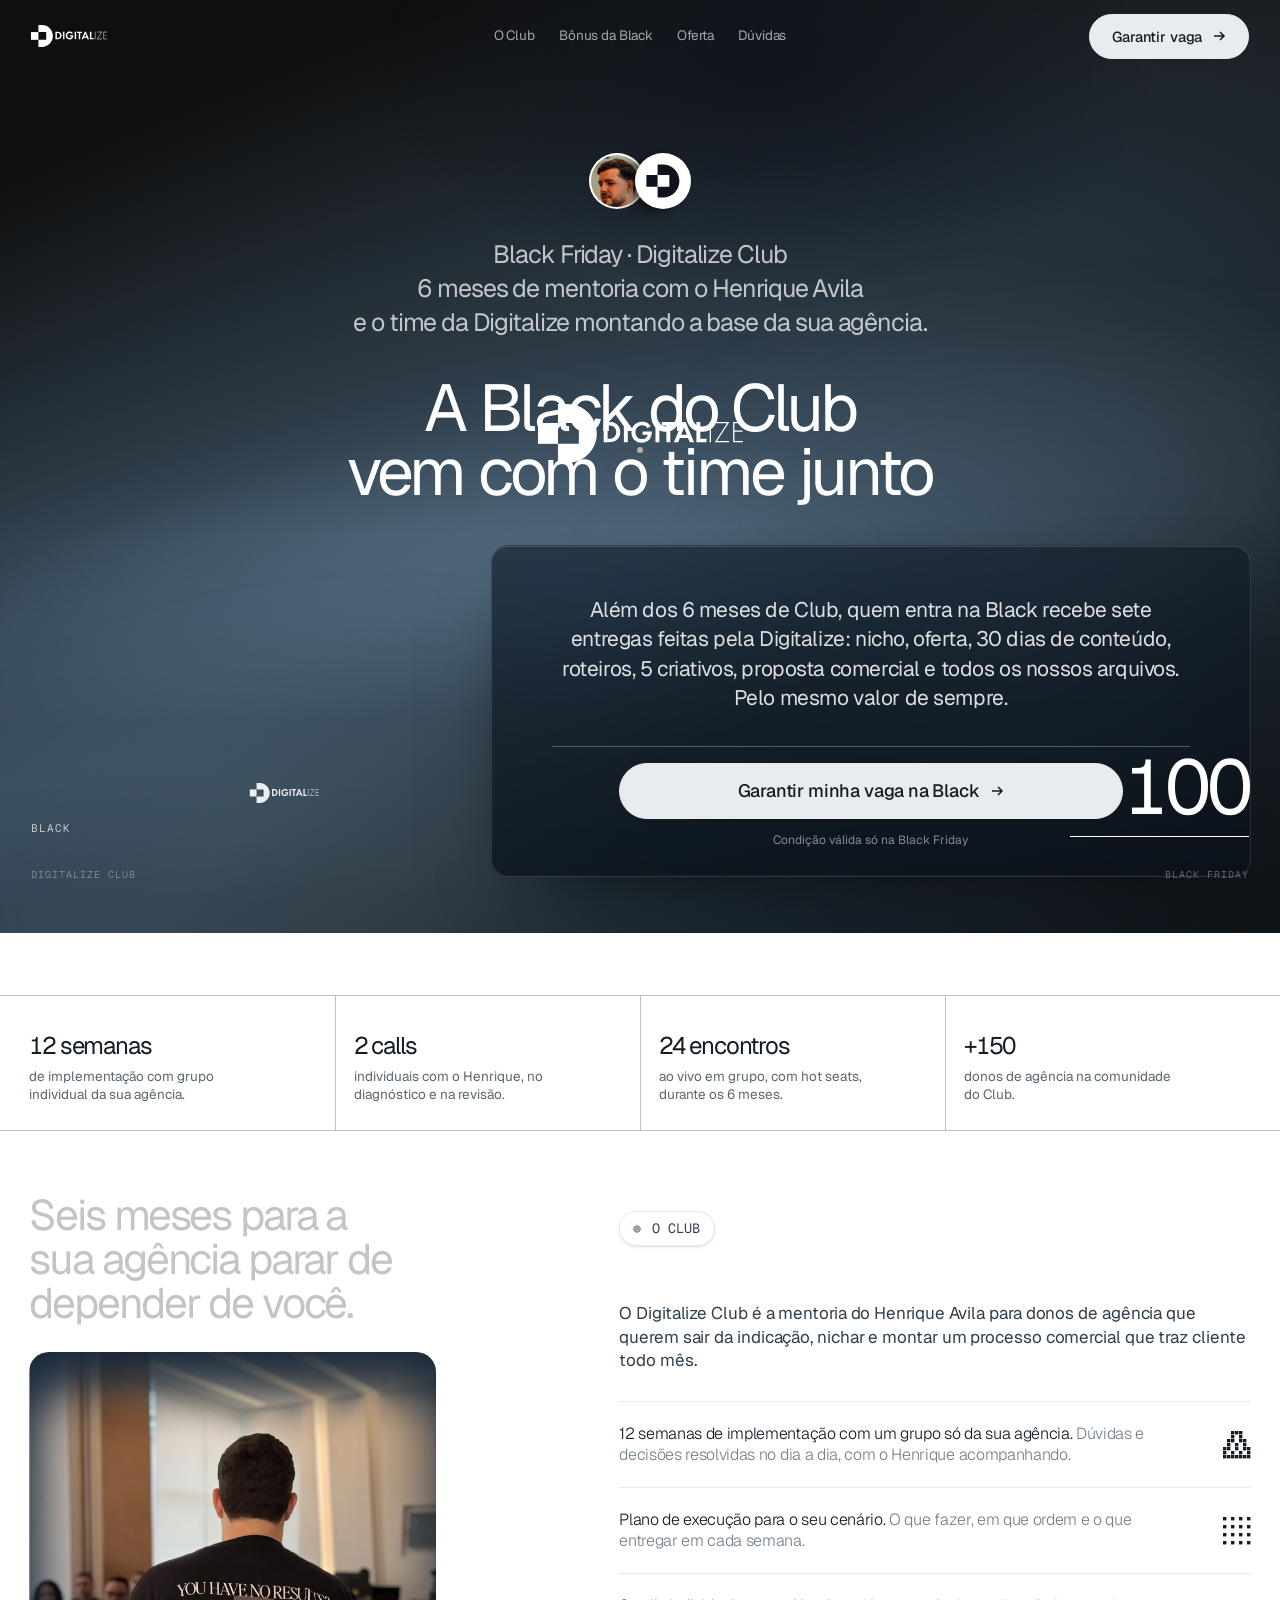
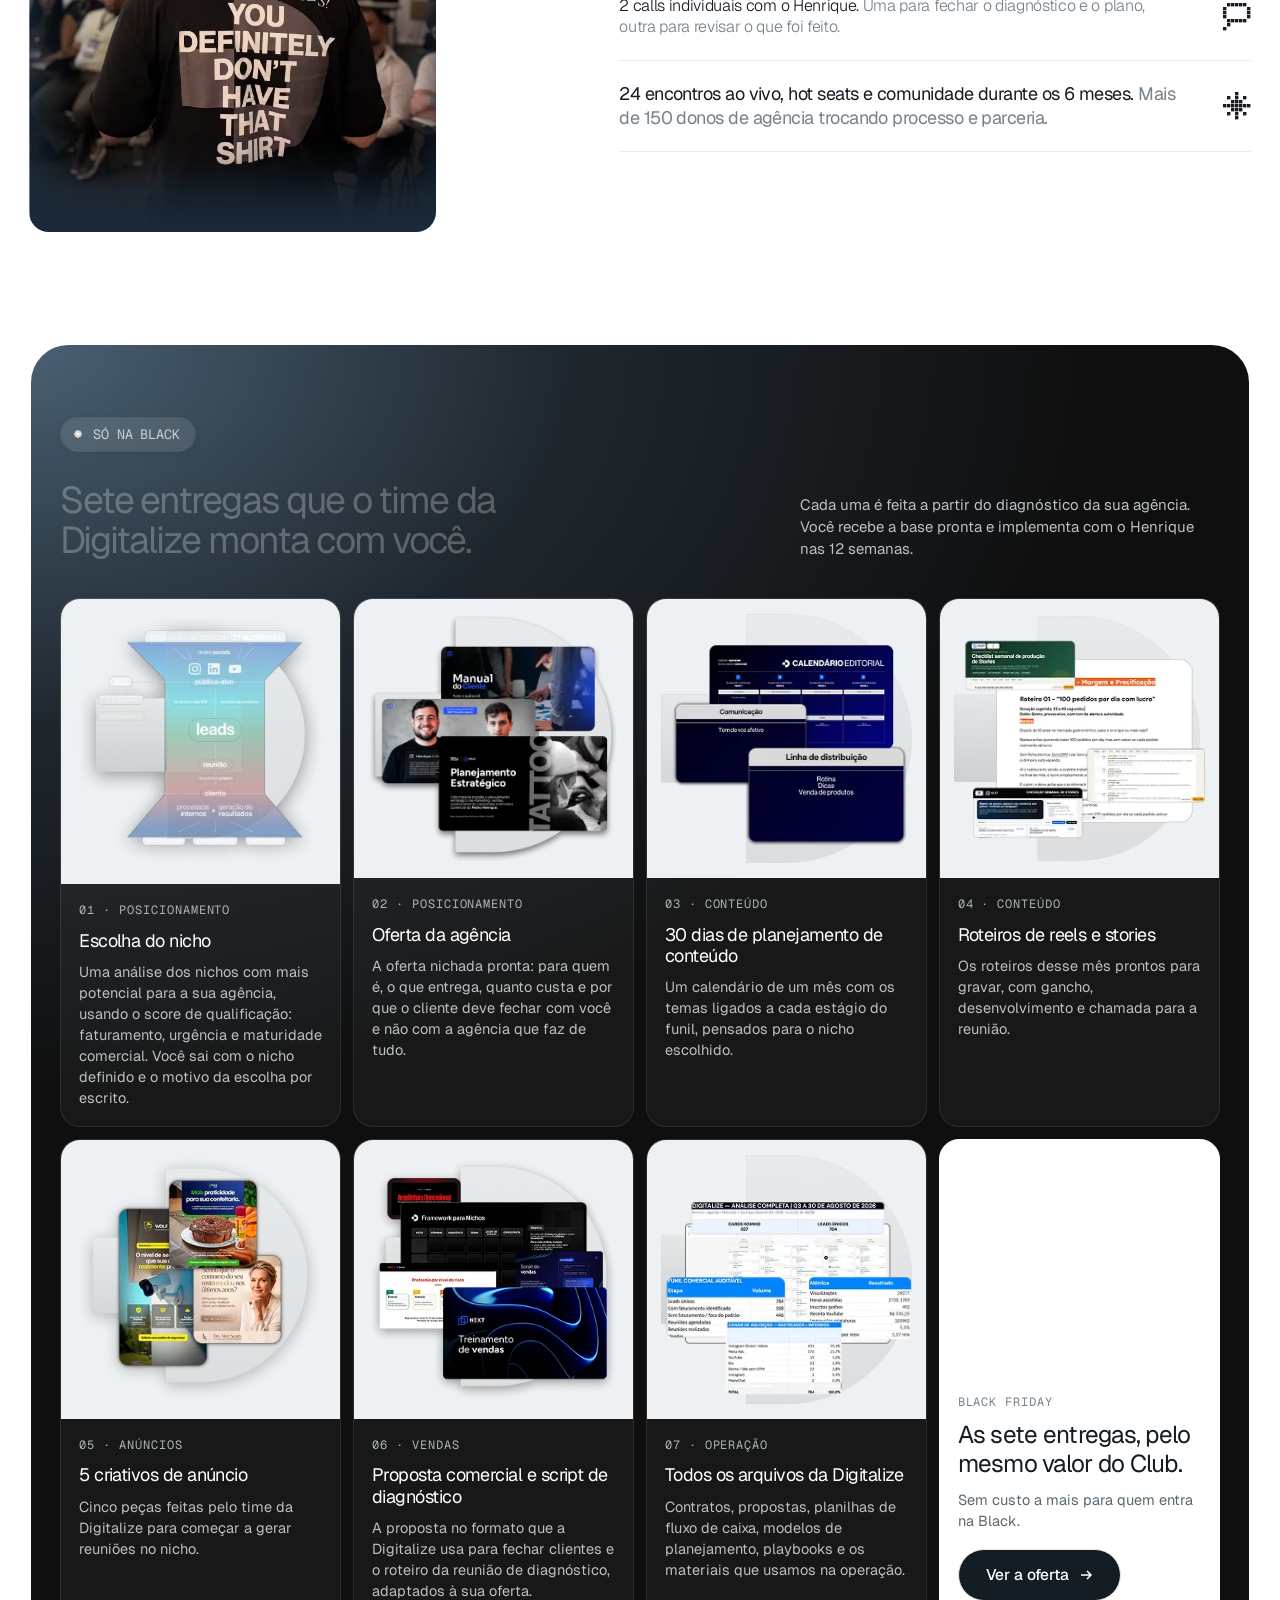
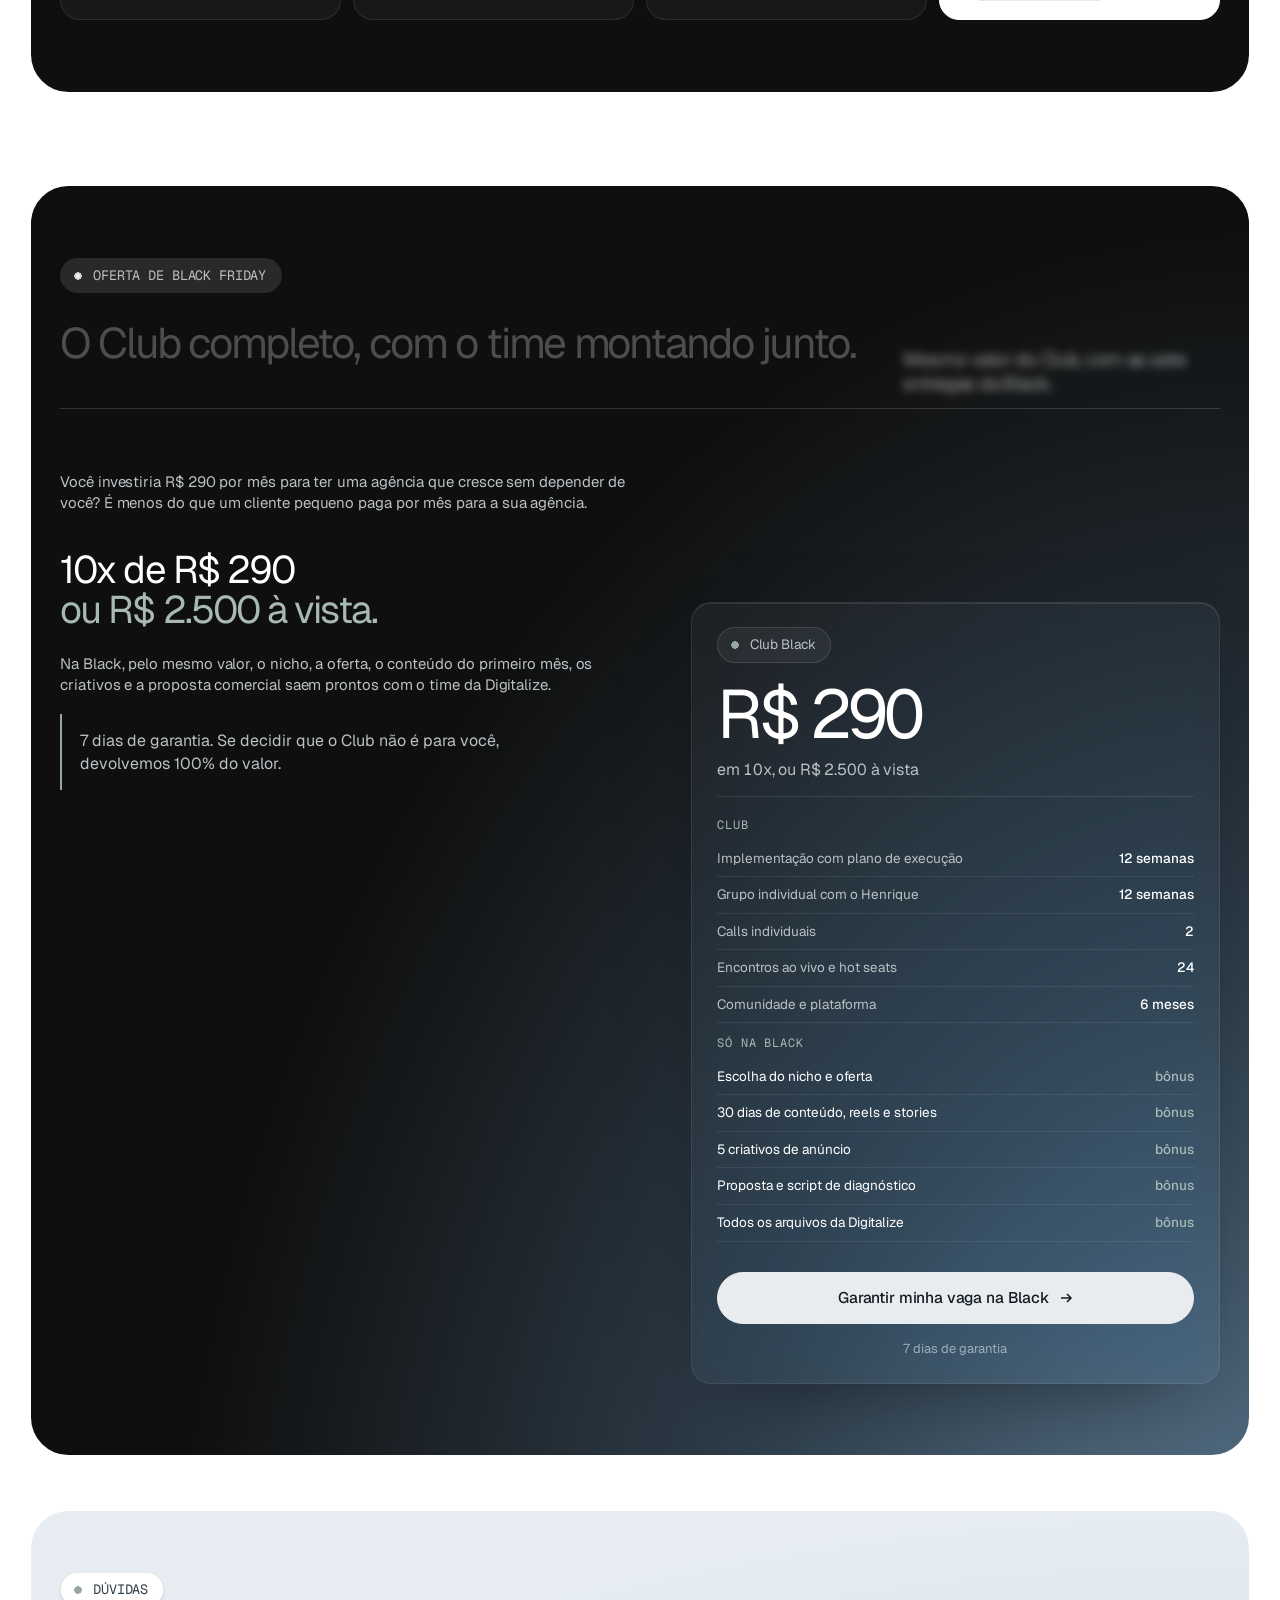
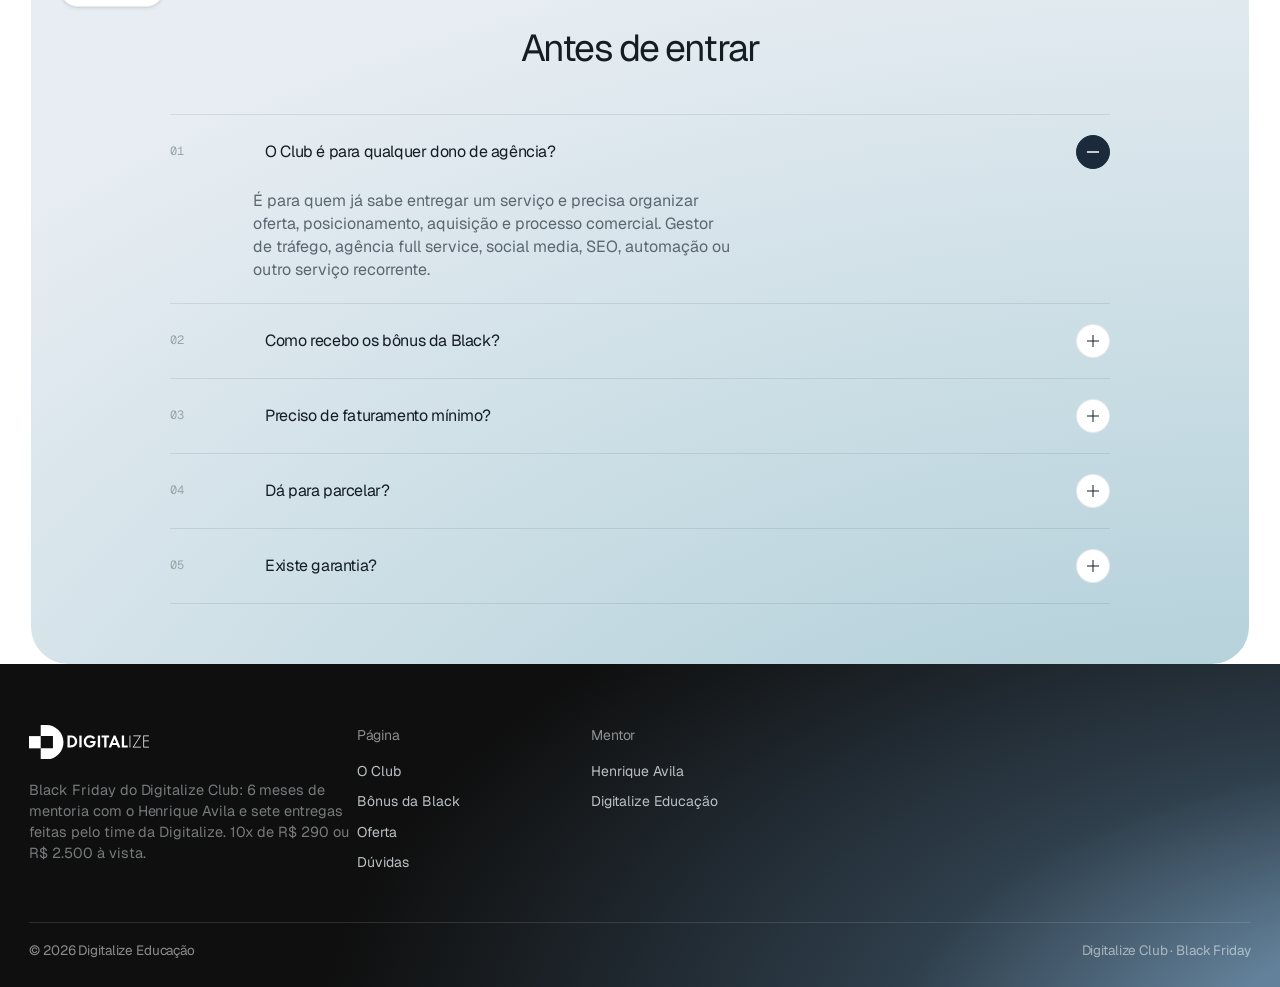
==== commit fbaf4868: "Club Black: tira o preço antes da dobra de oferta Co-Authored-By: Claude Opus 5.5 <noreply@anthropic" ====
--- a/site-club-black/index.html
+++ b/site-club-black/index.html
@@ -953,7 +953,7 @@
     <h1 class="hero-title"><span class="ln"><span style="--d:.72s">A Black do Club</span></span><span class="ln"><span style="--d:.84s">vem com o time junto</span></span></h1>
     <div class="hero-card">
       <p class="lead">Além dos 6 meses de Club, quem entra na Black recebe sete entregas feitas pela Digitalize: nicho, oferta, 30 dias de conteúdo, roteiros, 5 criativos, proposta comercial e todos os nossos arquivos. Pelo mesmo valor de sempre.</p>
-      <div class="cta"><a class="btn lt md" href="#oferta">Garantir minha vaga na Black <svg viewBox="0 0 14 14" fill="none" stroke="currentColor" stroke-width="1.5"><path d="M2 7h10M8 3l4 4-4 4"/></svg></a><p class="note">10x de R$ 290 ou R$ 2.500 à vista · 7 dias de garantia</p></div>
+      <div class="cta"><a class="btn lt md" href="#oferta">Garantir minha vaga na Black <svg viewBox="0 0 14 14" fill="none" stroke="currentColor" stroke-width="1.5"><path d="M2 7h10M8 3l4 4-4 4"/></svg></a><p class="note">Condição válida só na Black Friday</p></div>
     </div>
   </div></div>
 </section>
@@ -996,7 +996,7 @@
         <div><span class="pill dk mono" data-in="up"><i></i>Só na Black</span><h2 class="t56 lift on-dark" data-lift>Sete entregas que o time da Digitalize monta com você.</h2></div>
         <p class="bf-lead" data-in="up" style="--dl:120ms">Cada uma é feita a partir do diagnóstico da sua agência. Você recebe a base pronta e implementa com o Henrique nas 12 semanas.</p>
       </div>
-      <div class="bf-g" data-in="stag"><article class="bf-c"><div class="bf-im"><img src="[data-uri]" alt="Escolha do nicho" loading="lazy"></div><div class="bf-tx"><span class="mono bf-k">01 · Posicionamento</span><h3>Escolha do nicho</h3><p>Uma análise dos nichos com mais potencial para a sua agência, usando o score de qualificação: faturamento, urgência e maturidade comercial. Você sai com o nicho definido e o motivo da escolha por escrito.</p></div></article><article class="bf-c"><div class="bf-im"><img src="[data-uri]" alt="Oferta da agência" loading="lazy"></div><div class="bf-tx"><span class="mono bf-k">02 · Posicionamento</span><h3>Oferta da agência</h3><p>A oferta nichada pronta: para quem é, o que entrega, quanto custa e por que o cliente deve fechar com você e não com a agência que faz de tudo.</p></div></article><article class="bf-c"><div class="bf-im"><img src="[data-uri]" alt="30 dias de planejamento de conteúdo" loading="lazy"></div><div class="bf-tx"><span class="mono bf-k">03 · Conteúdo</span><h3>30 dias de planejamento de conteúdo</h3><p>Um calendário de um mês com os temas ligados a cada estágio do funil, pensados para o nicho escolhido.</p></div></article><article class="bf-c"><div class="bf-im"><img src="[data-uri]" alt="Roteiros de reels e stories" loading="lazy"></div><div class="bf-tx"><span class="mono bf-k">04 · Conteúdo</span><h3>Roteiros de reels e stories</h3><p>Os roteiros desse mês prontos para gravar, com gancho, desenvolvimento e chamada para a reunião.</p></div></article><article class="bf-c"><div class="bf-im"><img src="[data-uri]" alt="5 criativos de anúncio" loading="lazy"></div><div class="bf-tx"><span class="mono bf-k">05 · Anúncios</span><h3>5 criativos de anúncio</h3><p>Cinco peças feitas pelo time da Digitalize para começar a gerar reuniões no nicho.</p></div></article><article class="bf-c"><div class="bf-im"><img src="[data-uri]" alt="Proposta comercial e script de diagnóstico" loading="lazy"></div><div class="bf-tx"><span class="mono bf-k">06 · Vendas</span><h3>Proposta comercial e script de diagnóstico</h3><p>A proposta no formato que a Digitalize usa para fechar clientes e o roteiro da reunião de diagnóstico, adaptados à sua oferta.</p></div></article><article class="bf-c"><div class="bf-im"><img src="[data-uri]" alt="Todos os arquivos da Digitalize" loading="lazy"></div><div class="bf-tx"><span class="mono bf-k">07 · Operação</span><h3>Todos os arquivos da Digitalize</h3><p>Contratos, propostas, planilhas de fluxo de caixa, modelos de planejamento, playbooks e os materiais que usamos na operação.</p></div></article><a class="bf-c bf-cta" href="#oferta"><div class="bf-tx"><span class="mono bf-k">Black Friday</span><h3>As sete entregas, pelo mesmo valor do Club.</h3><p>10x de R$ 290 ou R$ 2.500 à vista.</p><span class="btn lt md">Ver a oferta <svg viewBox="0 0 14 14" fill="none" stroke="currentColor" stroke-width="1.5"><path d="M2 7h10M8 3l4 4-4 4"/></svg></span></div></a></div>
+      <div class="bf-g" data-in="stag"><article class="bf-c"><div class="bf-im"><img src="[data-uri]" alt="Escolha do nicho" loading="lazy"></div><div class="bf-tx"><span class="mono bf-k">01 · Posicionamento</span><h3>Escolha do nicho</h3><p>Uma análise dos nichos com mais potencial para a sua agência, usando o score de qualificação: faturamento, urgência e maturidade comercial. Você sai com o nicho definido e o motivo da escolha por escrito.</p></div></article><article class="bf-c"><div class="bf-im"><img src="[data-uri]" alt="Oferta da agência" loading="lazy"></div><div class="bf-tx"><span class="mono bf-k">02 · Posicionamento</span><h3>Oferta da agência</h3><p>A oferta nichada pronta: para quem é, o que entrega, quanto custa e por que o cliente deve fechar com você e não com a agência que faz de tudo.</p></div></article><article class="bf-c"><div class="bf-im"><img src="[data-uri]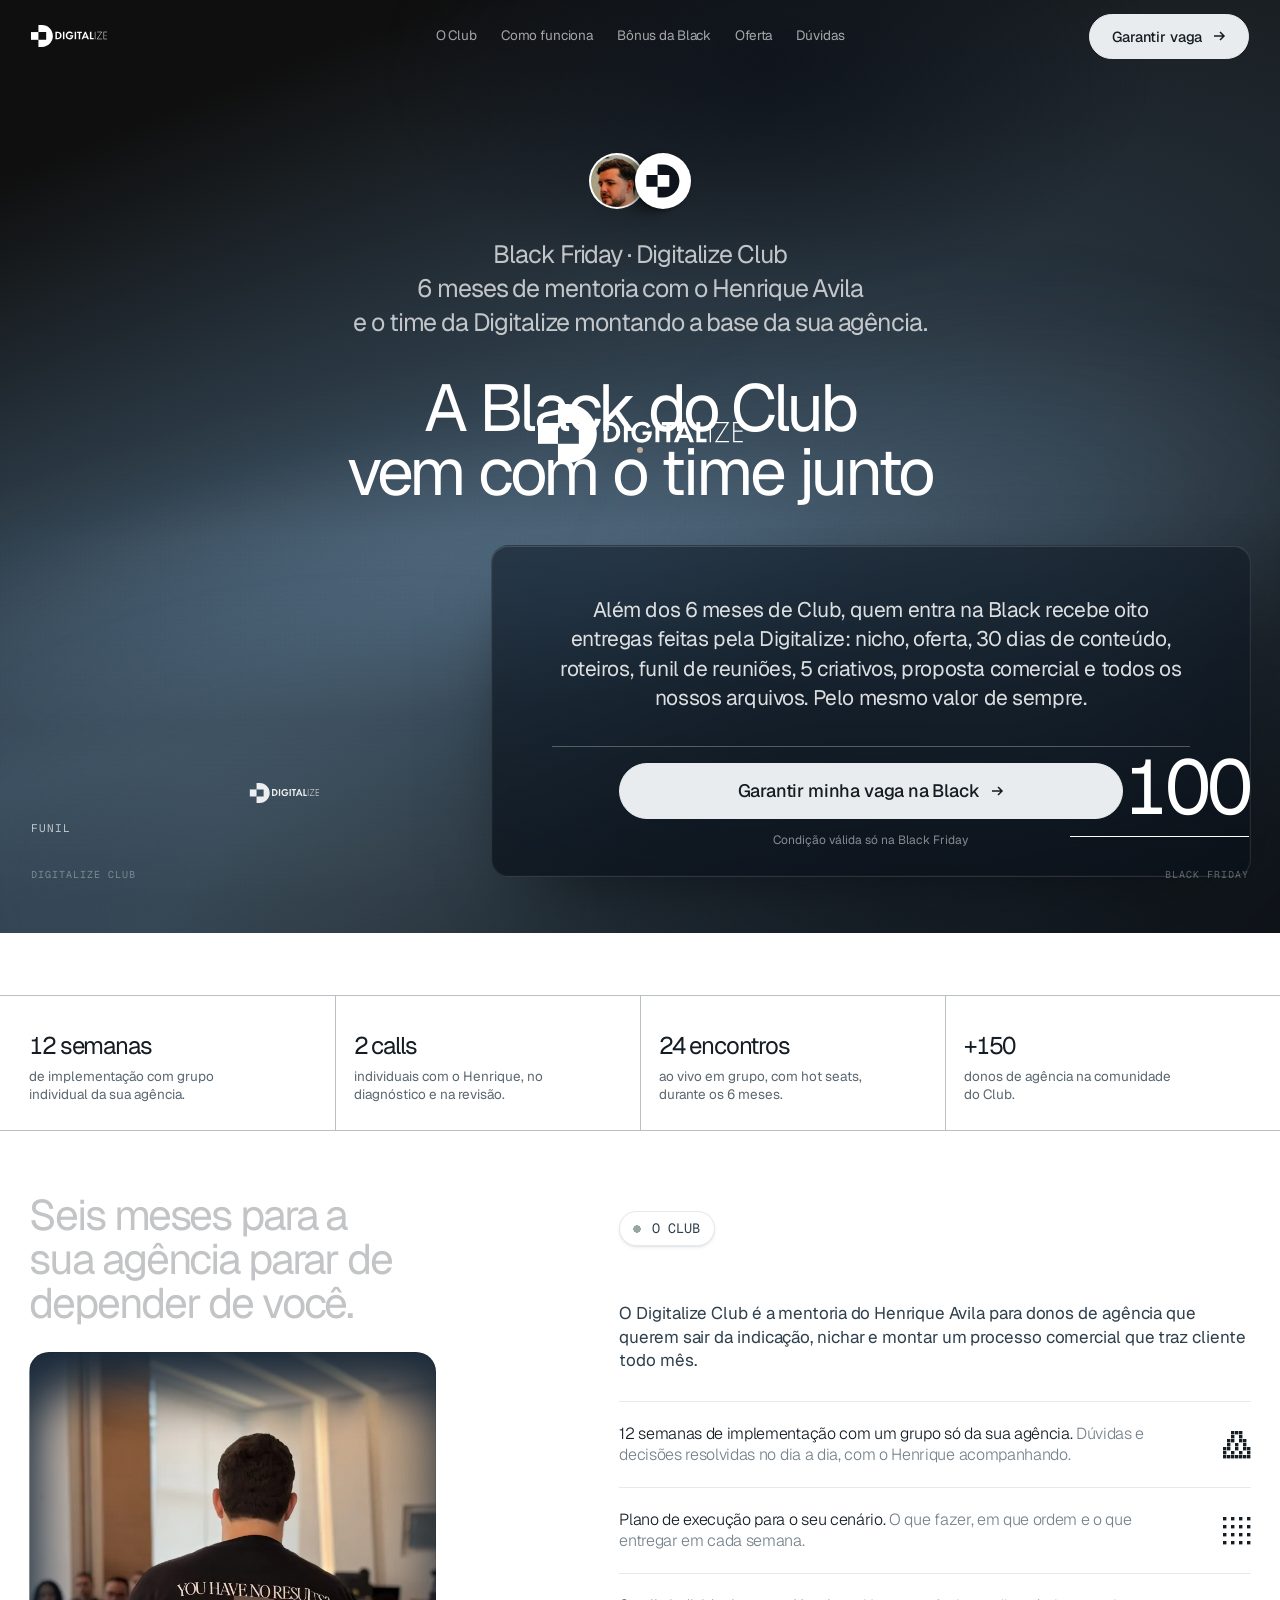
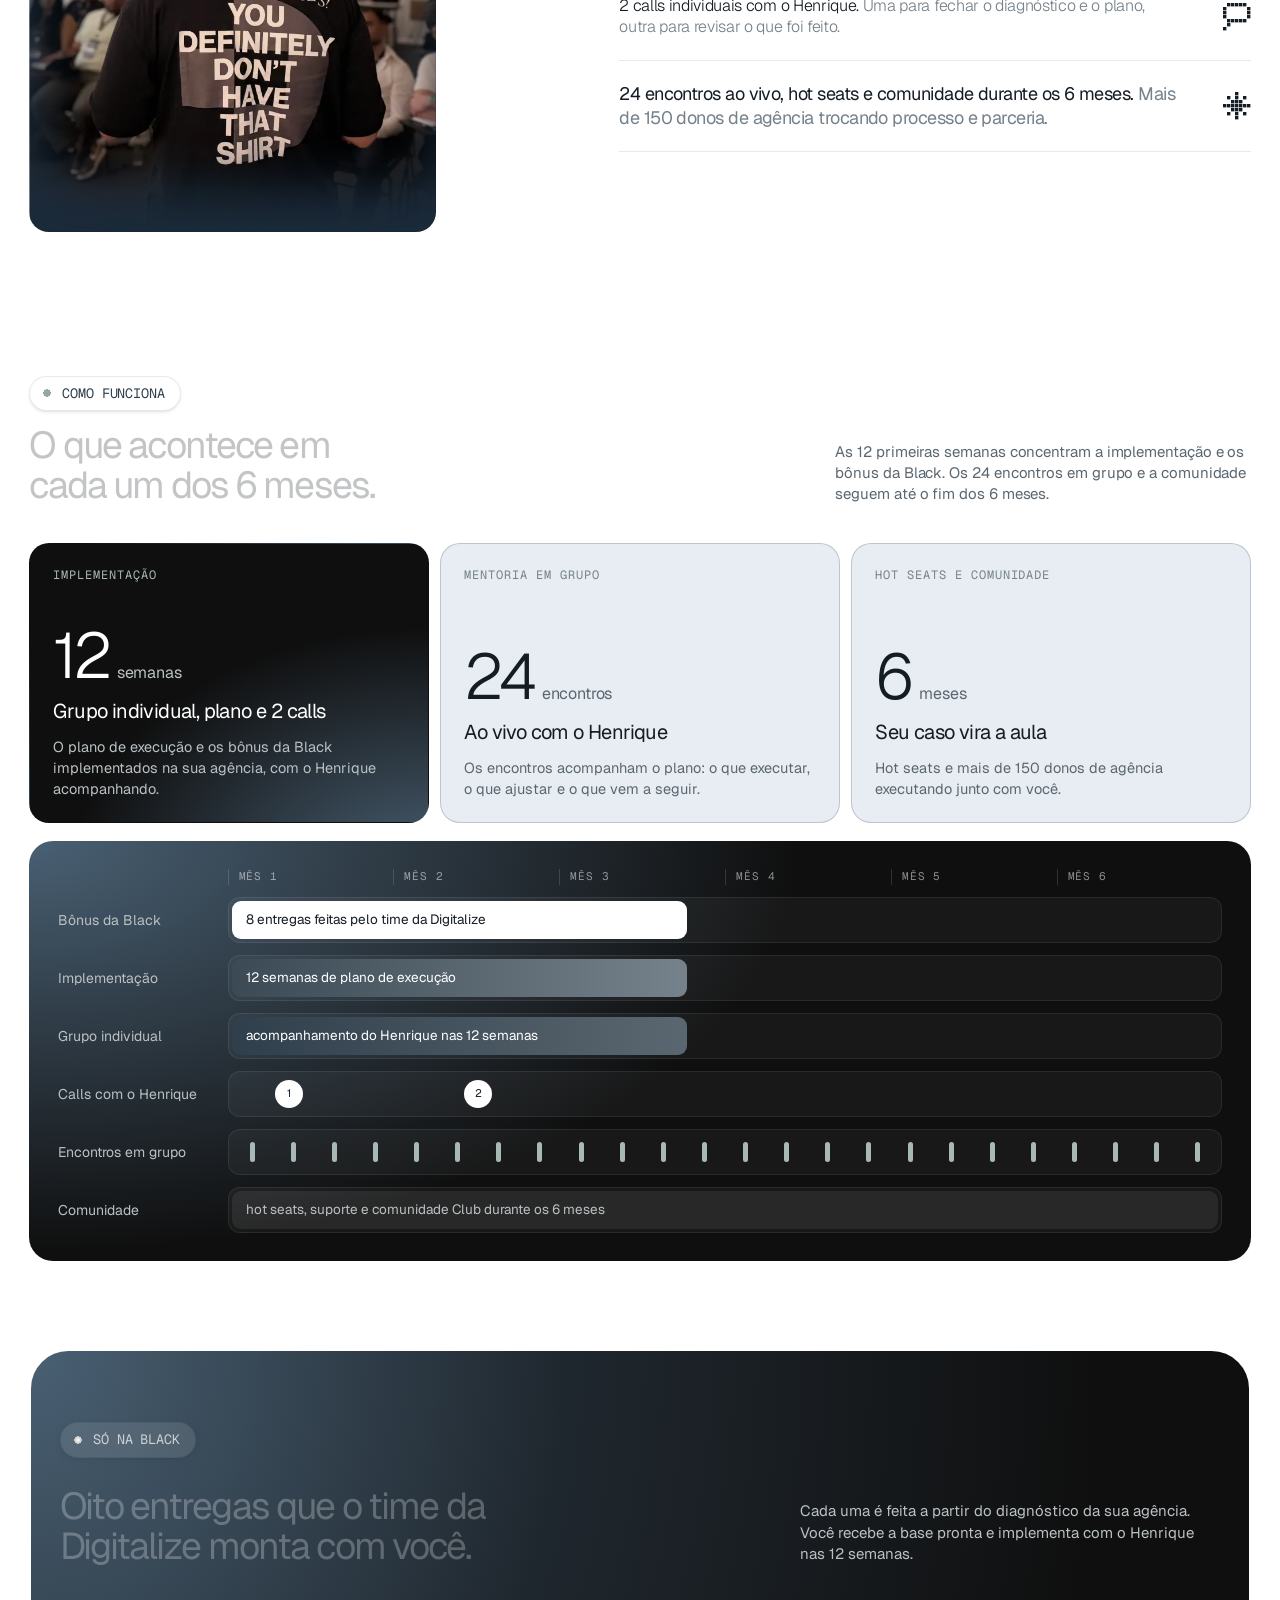
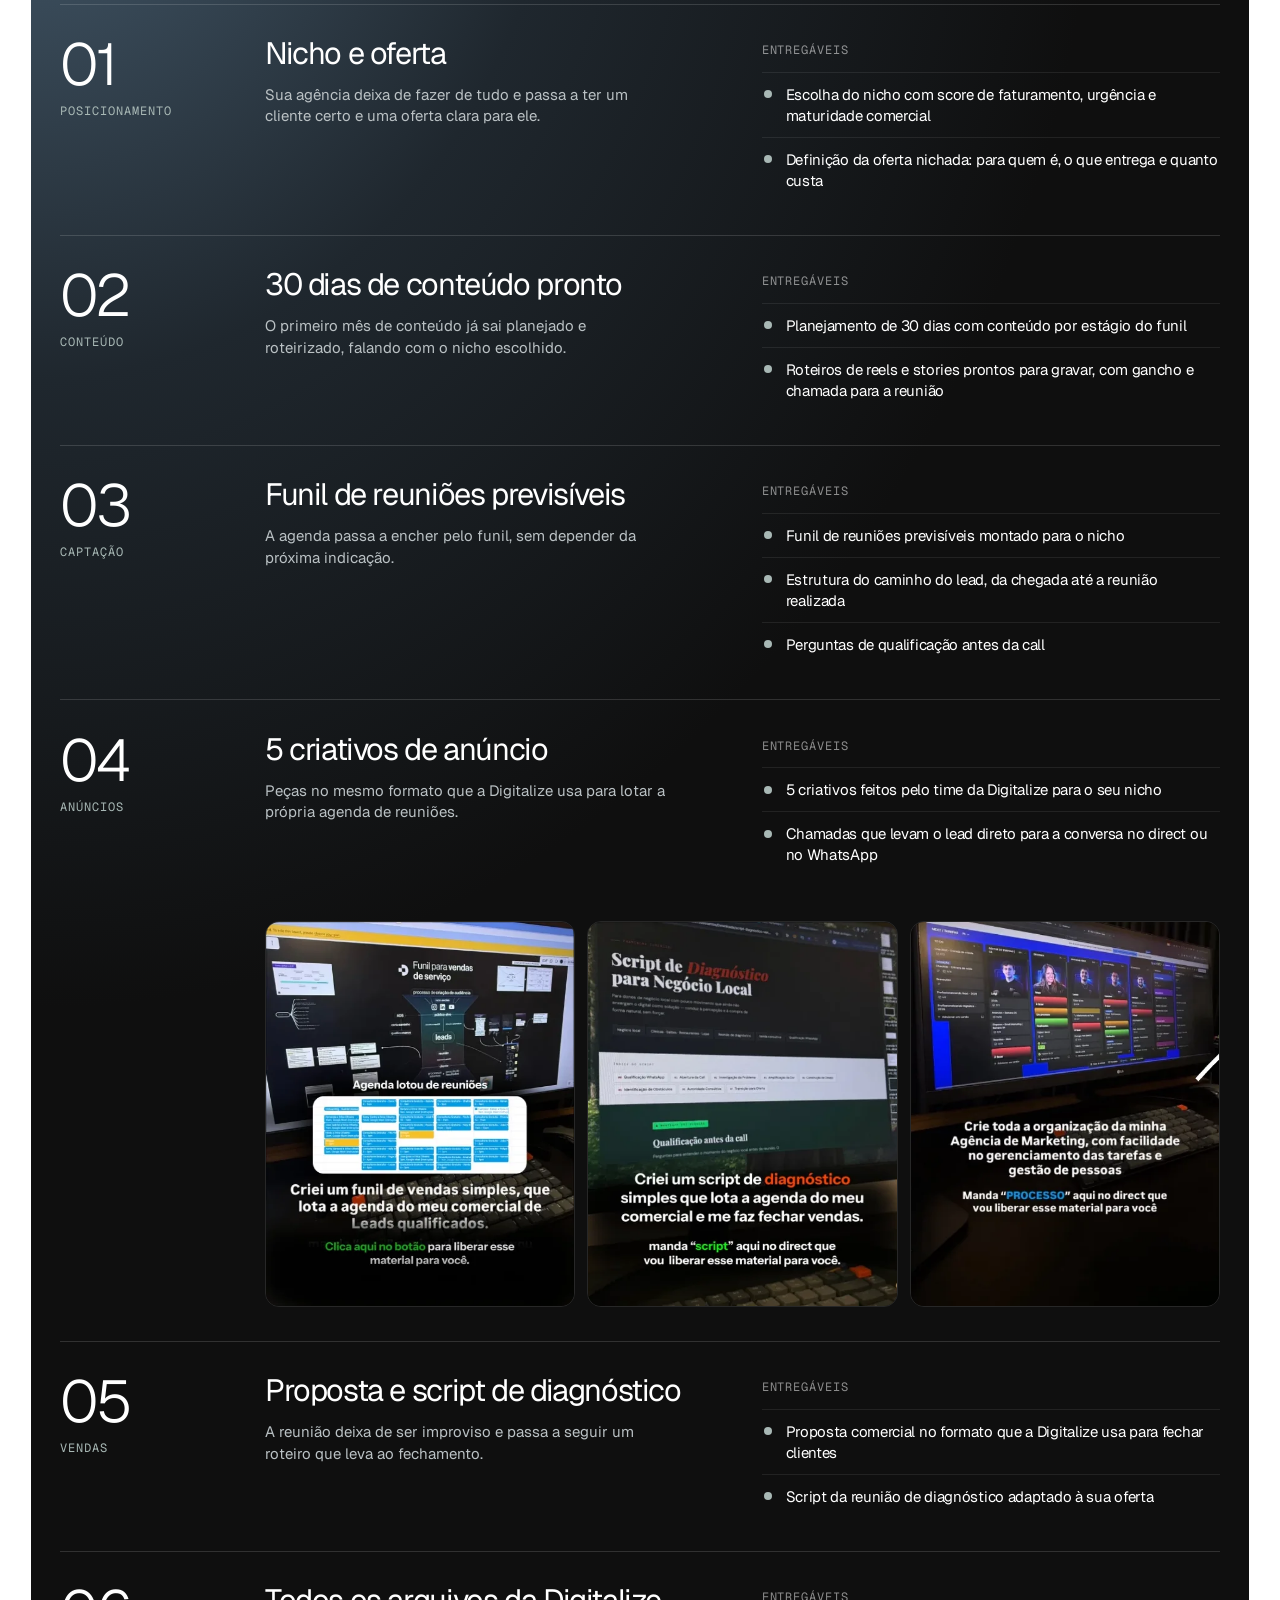
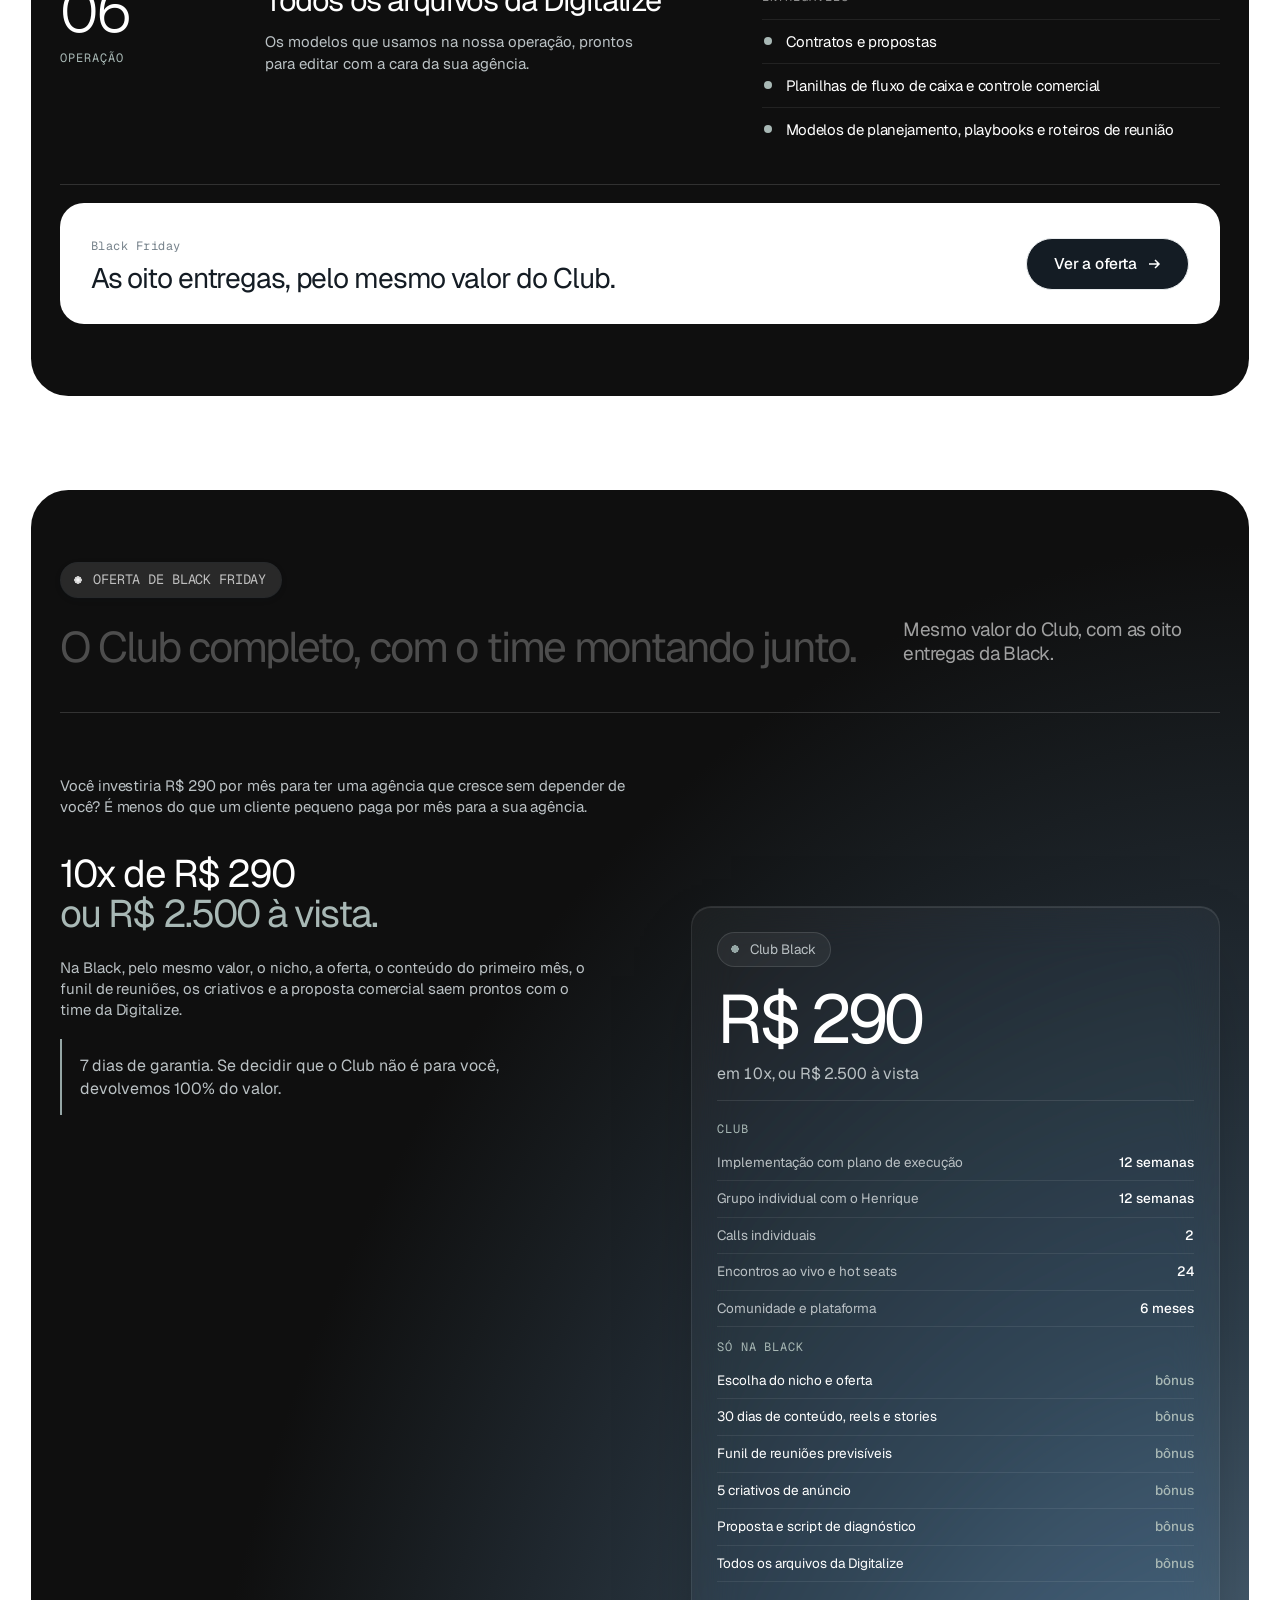
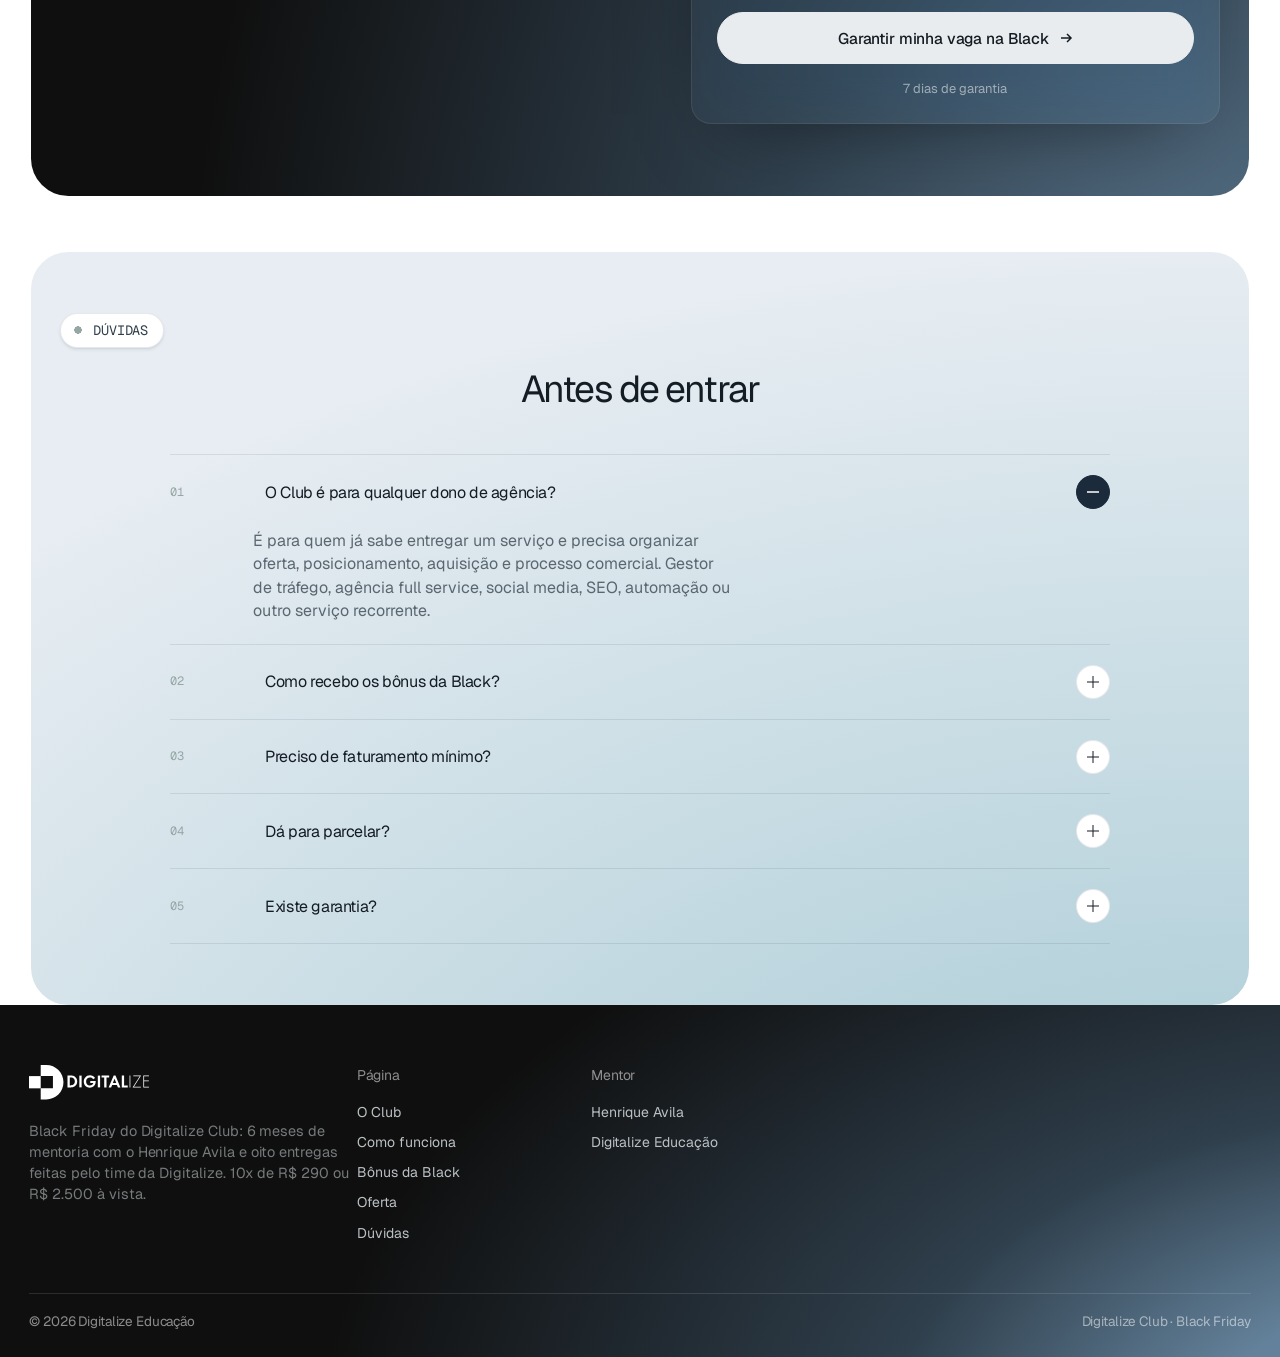
==== commit 82492d0c: "Club Black: linha do tempo dos 6 meses, funil de reuniões e bônus em lista Co-Authored-By: Claude Op" ====
--- a/site-club-black/index.html
+++ b/site-club-black/index.html
@@ -1,6 +1,6 @@
 <!doctype html><html lang="pt-BR"><head><meta charset="utf-8"><meta name="viewport" content="width=device-width,initial-scale=1"></head><body><title>Club Black Friday</title>
 
-<meta name="description" content="Black Friday do Digitalize Club: 6 meses de mentoria com o Henrique Avila e sete entregas feitas pelo time da Digitalize para a sua agência.">
+<meta name="description" content="Black Friday do Digitalize Club: 6 meses de mentoria com o Henrique Avila e oito entregas feitas pelo time da Digitalize para a sua agência.">
 <meta name="robots" content="noindex">
 <meta name="theme-color" content="#0F141C">
 <link rel="preconnect" href="https://fonts.googleapis.com">
@@ -880,6 +880,56 @@
 @media (max-width:760px){.wa-body{height:350px}}
 @media (prefers-reduced-motion:reduce){.msg,.wa-sep{opacity:1;transform:none}.msg.typing i,.wa-st::before{animation:none}}
 
+
+
+/* bônus em lista */
+.lg{margin-top:clamp(28px,3vw,52px);border-top:1px solid rgba(255,255,255,.14)}
+.lg-r{display:grid;grid-template-columns:clamp(120px,13vw,200px) minmax(0,1fr) minmax(0,1fr);gap:clamp(18px,3vw,56px);padding:clamp(24px,2.6vw,44px) 0;border-bottom:1px solid rgba(255,255,255,.14);color:#fff;transition:background .45s var(--ez),padding-left .5s var(--ez)}
+.lg-r:hover{background:rgba(255,255,255,.025);padding-left:12px}
+.lg-n b{display:block;font-weight:300;font-size:clamp(48px,4.6vw,84px);letter-spacing:-.06em;line-height:.9;color:#fff}
+.lg-n .mono{display:block;margin-top:12px;text-transform:uppercase;letter-spacing:.08em;color:var(--acc2)}
+.lg-t h3{font-weight:400;font-size:clamp(26px,2.4vw,42px);letter-spacing:-.045em;line-height:1.04}
+.lg-t p{margin-top:14px;font-size:clamp(15px,1vw,17px);line-height:1.45;color:var(--d2);max-width:40ch}
+.lg-e .mono{text-transform:uppercase;letter-spacing:.08em;color:var(--d3)}
+.lg-e ul{list-style:none;margin-top:12px;display:flex;flex-direction:column}
+.lg-e li{position:relative;padding:11px 0 11px 24px;border-top:1px solid rgba(255,255,255,.08);font-size:clamp(15px,1vw,18px);line-height:1.4;letter-spacing:-.02em}
+.lg-e li::before{content:"";position:absolute;left:2px;top:1.15em;width:8px;height:8px;border-radius:50%;background:var(--acc2)}
+.lg-crs{grid-column:2/-1;display:grid;grid-template-columns:repeat(3,minmax(0,1fr));gap:12px;margin-top:6px}
+.lg-crs img{width:100%;aspect-ratio:516/643;object-fit:cover;border-radius:14px;border:1px solid rgba(255,255,255,.1)}
+@media (max-width:900px){.lg-r{grid-template-columns:minmax(0,1fr);gap:16px}.lg-crs{grid-column:1}.lg-n{display:flex;align-items:baseline;gap:14px}.lg-n .mono{margin-top:0}}
+.bf-end{margin-top:clamp(14px,1.4vw,24px);display:flex;justify-content:space-between;align-items:center;gap:24px;padding:clamp(22px,2.4vw,40px);border-radius:24px;background:#fff;color:var(--t1)}
+.bf-end .pl-k{color:var(--t4)}
+.bf-end h3{margin-top:8px;font-weight:400;font-size:clamp(24px,2.2vw,38px);letter-spacing:-.04em;line-height:1.05}
+.bf-end .btn{background:var(--t1);color:#fff;flex:none}
+@media (max-width:900px){.bf-end{flex-direction:column;align-items:flex-start}}
+/* como funciona */
+.cf{padding:clamp(64px,6.4vw,122px) 0 clamp(24px,3vw,48px)}
+.cf-head{display:grid;grid-template-columns:minmax(0,1fr) 34%;gap:clamp(24px,3vw,56px);align-items:end;margin-bottom:clamp(28px,3vw,52px)}
+.cf-head .t56{max-width:16ch;margin-top:clamp(14px,.9vw,17px)}
+.cf-g{display:grid;grid-template-columns:repeat(3,minmax(0,1fr));gap:clamp(10px,.9vw,16px)}
+.cf-b{padding:clamp(22px,1.8vw,32px);border-radius:20px;background:var(--mist);border:1px solid var(--line3);display:flex;flex-direction:column;gap:10px;min-height:280px}
+.cf-b .mono{text-transform:uppercase;letter-spacing:.08em;color:var(--t4)}
+.cf-b b{font-weight:300;font-size:clamp(56px,5vw,88px);letter-spacing:-.06em;line-height:.95;margin-top:auto}
+.cf-b b small{font-size:16px;letter-spacing:-.01em;margin-left:8px;font-weight:400;color:var(--t3)}
+.cf-b h3{font-weight:400;font-size:20px;letter-spacing:-.03em}
+.cf-b p{font-size:14.5px;line-height:1.45;color:var(--t3)}
+.cf-b.hi{background:var(--black,#0F0F0F) radial-gradient(120% 120% at 100% 120%,var(--g1),var(--g5) 75%);border-color:transparent;color:#fff}
+.cf-b.hi .mono{color:var(--acc2)}.cf-b.hi b{color:#fff}.cf-b.hi b small,.cf-b.hi p{color:var(--d2)}
+.cf-tl{margin-top:clamp(14px,1.4vw,24px);padding:clamp(20px,2.2vw,36px);border-radius:24px;background:var(--black,#0F0F0F) radial-gradient(90% 140% at 0% 0%,var(--g1),var(--g5) 70%);color:#fff}
+.tl-scroll{overflow-x:auto}
+.tl{min-width:760px;display:flex;flex-direction:column;gap:12px}
+.tl-m{display:grid;grid-template-columns:170px repeat(6,1fr);font-family:var(--mono);font-size:11px;letter-spacing:.08em;text-transform:uppercase;color:var(--d3)}
+.tl-m span{padding-left:10px;border-left:1px solid rgba(255,255,255,.14)}
+.tl-r{display:grid;grid-template-columns:170px 1fr;align-items:center}
+.tl-r>span{font-size:14px;color:var(--d2)}
+.tl-t{position:relative;height:46px;border-radius:12px;background:rgba(255,255,255,.04);border:1px solid rgba(255,255,255,.08)}
+.tl-impl{position:absolute;left:3px;top:3px;bottom:3px;width:calc((100% - 6px)*12/26);border-radius:9px;background:linear-gradient(90deg,#3B4A55,#76828B);color:#fff;font-size:13.5px;display:flex;align-items:center;padding-left:14px;white-space:nowrap;overflow:hidden}
+.tl-impl.alt{background:linear-gradient(90deg,#2F3F4C,#5B6770)}
+.tl-impl.bk{background:#fff;color:var(--t1)}
+.tl-com{position:absolute;inset:3px;border-radius:9px;background:rgba(255,255,255,.07);font-size:13.5px;color:var(--d2);display:flex;align-items:center;padding-left:14px}
+.tl-dot{position:absolute;top:50%;width:28px;height:28px;margin:-14px 0 0 -14px;border-radius:50%;background:#fff;color:var(--t1);font-size:11px;display:grid;place-items:center;font-style:normal}
+.tl-tick{position:absolute;top:50%;width:5px;height:20px;margin:-10px 0 0 -2.5px;border-radius:3px;background:var(--acc2)}
+@media (max-width:1100px){.cf-head,.cf-g{grid-template-columns:minmax(0,1fr)}.cf-b{min-height:0}}
 /* CLUB BLACK */
 .bf{padding:clamp(40px,4vw,80px) 0 0}
 .bf .panel{background:var(--black,#0F0F0F) radial-gradient(110% 70% at 0% 0%,var(--g1) 0%,var(--g3) 40%,var(--g5) 80%)}
@@ -920,7 +970,7 @@
 <div class="loader" id="loader" aria-hidden="true">
   <div class="loader-rings"><span></span><span></span><span></span><span></span><span></span></div>
   <div class="loader-body">
-    <div class="loader-left"><svg class="logo-h" aria-hidden="true" viewBox="0 0 232 67" fill="none" xmlns="http://www.w3.org/2000/svg"><path d="M80.3334 20.4846C83.5136 20.4846 86.2801 20.8255 88.8117 22.7051C91.5816 24.79 93.1866 28.1059 93.1866 31.9016C93.1866 35.6974 91.6147 38.9768 88.6065 41.0948C85.9393 42.9744 83.4441 43.2822 80.2672 43.2822H74.3866V20.4846H80.3334ZM78.831 39.4534H80.1977C81.3261 39.4534 83.7849 39.3839 85.7672 37.951C87.5774 36.6537 88.6032 34.3273 88.6032 31.9016C88.6032 29.4759 87.6105 27.1859 85.8003 25.8192C83.9537 24.4524 81.7001 24.3168 80.1944 24.3168H78.8276V39.46L78.831 39.4534Z" fill="currentColor"/><path d="M101.734 20.4846V43.2822H97.2896V20.4846H101.734Z" fill="currentColor"/><path d="M118.482 31.0815H128.943V31.3561C128.943 32.895 128.738 37.6802 125.594 40.7909C123.234 43.1504 120.329 43.799 117.493 43.799C114.657 43.799 111.715 43.2166 109.22 40.7214C108.432 39.9338 105.838 37.0646 105.838 31.9386C105.838 27.5306 107.82 24.8303 109.187 23.4602C110.898 21.7162 113.767 19.9722 118.178 19.9722C119.889 19.9722 121.699 20.2469 123.443 21.1669C124.912 21.9181 126.521 23.2848 127.715 25.3366L123.853 27.4214C123.066 25.8826 121.904 25.0983 121.186 24.7211C120.23 24.2412 119.032 24.0029 117.973 24.0029C116.163 24.0029 114.111 24.6516 112.708 26.0183C111.41 27.2824 110.418 29.4699 110.418 32.0345C110.418 35.0758 111.718 36.8893 112.675 37.8125C113.7 38.8053 115.305 39.7617 117.734 39.7617C119.237 39.7617 120.948 39.3514 122.212 38.395C123.102 37.71 123.989 36.5484 124.366 34.907H118.489V31.0782L118.482 31.0815Z" fill="currentColor"/><path d="M137.488 20.4846V43.2822H133.044V20.4846H137.488Z" fill="currentColor"/><path d="M149.861 24.3134V43.2822H145.417V24.3134H140.291V20.4846H154.987V24.3134H149.861Z" fill="currentColor"/><path d="M169.961 38.497H160.768L158.753 43.2822H153.934L163.743 20.4846H167.231L176.768 43.2822H171.983L169.968 38.497H169.961ZM168.664 34.8733L165.418 26.6697L162.171 34.8733H168.664Z" fill="currentColor"/><path d="M183.874 20.4846V39.4534H190.916V43.2822H179.433V20.4846H183.877H183.874Z" fill="currentColor"/><path d="M195.976 20.4846V43.2822H194.474V20.4846H195.976Z" fill="currentColor"/><path d="M202.846 41.9155H216.347V43.2822H200.317L214.193 21.8513H201.648V20.4846H216.721L202.846 41.9155Z" fill="currentColor"/><path d="M232.001 21.8513H222.566V30.1245H231.796V31.4913H222.566V41.9155H232.001V43.2822H221.064V20.4846H232.001V21.8513Z" fill="currentColor"/><path d="M22.6091 21.4874H0.00012207V45.1354H22.6091V21.4874Z" fill="currentColor"/><path d="M33.3116 0.000259399H22.6094V21.4874H46.2574V45.1355H22.6094V66.6226H33.3116C51.7078 66.6226 66.6227 51.7077 66.6227 33.3114C66.6227 14.9152 51.7078 0.000259399 33.3116 0.000259399Z" fill="currentColor"/></svg><div class="loader-words" id="loaderWords"><span>Nicho</span><span>Oferta</span><span>Conteúdo</span><span>Roteiros</span><span>Criativos</span><span>Proposta</span><span>Black</span></div></div>
+    <div class="loader-left"><svg class="logo-h" aria-hidden="true" viewBox="0 0 232 67" fill="none" xmlns="http://www.w3.org/2000/svg"><path d="M80.3334 20.4846C83.5136 20.4846 86.2801 20.8255 88.8117 22.7051C91.5816 24.79 93.1866 28.1059 93.1866 31.9016C93.1866 35.6974 91.6147 38.9768 88.6065 41.0948C85.9393 42.9744 83.4441 43.2822 80.2672 43.2822H74.3866V20.4846H80.3334ZM78.831 39.4534H80.1977C81.3261 39.4534 83.7849 39.3839 85.7672 37.951C87.5774 36.6537 88.6032 34.3273 88.6032 31.9016C88.6032 29.4759 87.6105 27.1859 85.8003 25.8192C83.9537 24.4524 81.7001 24.3168 80.1944 24.3168H78.8276V39.46L78.831 39.4534Z" fill="currentColor"/><path d="M101.734 20.4846V43.2822H97.2896V20.4846H101.734Z" fill="currentColor"/><path d="M118.482 31.0815H128.943V31.3561C128.943 32.895 128.738 37.6802 125.594 40.7909C123.234 43.1504 120.329 43.799 117.493 43.799C114.657 43.799 111.715 43.2166 109.22 40.7214C108.432 39.9338 105.838 37.0646 105.838 31.9386C105.838 27.5306 107.82 24.8303 109.187 23.4602C110.898 21.7162 113.767 19.9722 118.178 19.9722C119.889 19.9722 121.699 20.2469 123.443 21.1669C124.912 21.9181 126.521 23.2848 127.715 25.3366L123.853 27.4214C123.066 25.8826 121.904 25.0983 121.186 24.7211C120.23 24.2412 119.032 24.0029 117.973 24.0029C116.163 24.0029 114.111 24.6516 112.708 26.0183C111.41 27.2824 110.418 29.4699 110.418 32.0345C110.418 35.0758 111.718 36.8893 112.675 37.8125C113.7 38.8053 115.305 39.7617 117.734 39.7617C119.237 39.7617 120.948 39.3514 122.212 38.395C123.102 37.71 123.989 36.5484 124.366 34.907H118.489V31.0782L118.482 31.0815Z" fill="currentColor"/><path d="M137.488 20.4846V43.2822H133.044V20.4846H137.488Z" fill="currentColor"/><path d="M149.861 24.3134V43.2822H145.417V24.3134H140.291V20.4846H154.987V24.3134H149.861Z" fill="currentColor"/><path d="M169.961 38.497H160.768L158.753 43.2822H153.934L163.743 20.4846H167.231L176.768 43.2822H171.983L169.968 38.497H169.961ZM168.664 34.8733L165.418 26.6697L162.171 34.8733H168.664Z" fill="currentColor"/><path d="M183.874 20.4846V39.4534H190.916V43.2822H179.433V20.4846H183.877H183.874Z" fill="currentColor"/><path d="M195.976 20.4846V43.2822H194.474V20.4846H195.976Z" fill="currentColor"/><path d="M202.846 41.9155H216.347V43.2822H200.317L214.193 21.8513H201.648V20.4846H216.721L202.846 41.9155Z" fill="currentColor"/><path d="M232.001 21.8513H222.566V30.1245H231.796V31.4913H222.566V41.9155H232.001V43.2822H221.064V20.4846H232.001V21.8513Z" fill="currentColor"/><path d="M22.6091 21.4874H0.00012207V45.1354H22.6091V21.4874Z" fill="currentColor"/><path d="M33.3116 0.000259399H22.6094V21.4874H46.2574V45.1355H22.6094V66.6226H33.3116C51.7078 66.6226 66.6227 51.7077 66.6227 33.3114C66.6227 14.9152 51.7078 0.000259399 33.3116 0.000259399Z" fill="currentColor"/></svg><div class="loader-words" id="loaderWords"><span>Nicho</span><span>Oferta</span><span>Conteúdo</span><span>Roteiros</span><span>Criativos</span><span>Proposta</span><span>Funil</span><span>Black</span></div></div>
     <div class="loader-center"><svg class="logo-stack" aria-hidden="true" viewBox="0 0 232 67" fill="none" xmlns="http://www.w3.org/2000/svg"><path d="M80.3334 20.4846C83.5136 20.4846 86.2801 20.8255 88.8117 22.7051C91.5816 24.79 93.1866 28.1059 93.1866 31.9016C93.1866 35.6974 91.6147 38.9768 88.6065 41.0948C85.9393 42.9744 83.4441 43.2822 80.2672 43.2822H74.3866V20.4846H80.3334ZM78.831 39.4534H80.1977C81.3261 39.4534 83.7849 39.3839 85.7672 37.951C87.5774 36.6537 88.6032 34.3273 88.6032 31.9016C88.6032 29.4759 87.6105 27.1859 85.8003 25.8192C83.9537 24.4524 81.7001 24.3168 80.1944 24.3168H78.8276V39.46L78.831 39.4534Z" fill="currentColor"/><path d="M101.734 20.4846V43.2822H97.2896V20.4846H101.734Z" fill="currentColor"/><path d="M118.482 31.0815H128.943V31.3561C128.943 32.895 128.738 37.6802 125.594 40.7909C123.234 43.1504 120.329 43.799 117.493 43.799C114.657 43.799 111.715 43.2166 109.22 40.7214C108.432 39.9338 105.838 37.0646 105.838 31.9386C105.838 27.5306 107.82 24.8303 109.187 23.4602C110.898 21.7162 113.767 19.9722 118.178 19.9722C119.889 19.9722 121.699 20.2469 123.443 21.1669C124.912 21.9181 126.521 23.2848 127.715 25.3366L123.853 27.4214C123.066 25.8826 121.904 25.0983 121.186 24.7211C120.23 24.2412 119.032 24.0029 117.973 24.0029C116.163 24.0029 114.111 24.6516 112.708 26.0183C111.41 27.2824 110.418 29.4699 110.418 32.0345C110.418 35.0758 111.718 36.8893 112.675 37.8125C113.7 38.8053 115.305 39.7617 117.734 39.7617C119.237 39.7617 120.948 39.3514 122.212 38.395C123.102 37.71 123.989 36.5484 124.366 34.907H118.489V31.0782L118.482 31.0815Z" fill="currentColor"/><path d="M137.488 20.4846V43.2822H133.044V20.4846H137.488Z" fill="currentColor"/><path d="M149.861 24.3134V43.2822H145.417V24.3134H140.291V20.4846H154.987V24.3134H149.861Z" fill="currentColor"/><path d="M169.961 38.497H160.768L158.753 43.2822H153.934L163.743 20.4846H167.231L176.768 43.2822H171.983L169.968 38.497H169.961ZM168.664 34.8733L165.418 26.6697L162.171 34.8733H168.664Z" fill="currentColor"/><path d="M183.874 20.4846V39.4534H190.916V43.2822H179.433V20.4846H183.877H183.874Z" fill="currentColor"/><path d="M195.976 20.4846V43.2822H194.474V20.4846H195.976Z" fill="currentColor"/><path d="M202.846 41.9155H216.347V43.2822H200.317L214.193 21.8513H201.648V20.4846H216.721L202.846 41.9155Z" fill="currentColor"/><path d="M232.001 21.8513H222.566V30.1245H231.796V31.4913H222.566V41.9155H232.001V43.2822H221.064V20.4846H232.001V21.8513Z" fill="currentColor"/><path d="M22.6091 21.4874H0.00012207V45.1354H22.6091V21.4874Z" fill="currentColor"/><path d="M33.3116 0.000259399H22.6094V21.4874H46.2574V45.1355H22.6094V66.6226H33.3116C51.7078 66.6226 66.6227 51.7077 66.6227 33.3114C66.6227 14.9152 51.7078 0.000259399 33.3116 0.000259399Z" fill="currentColor"/></svg></div>
     <div class="loader-right"><div class="loader-count" id="loaderCount">00</div><div class="loader-bar"><i id="loaderBar"></i></div></div>
   </div>
@@ -931,14 +981,14 @@
 <!-- HEADER -->
 <header class="nav" id="nav">
   <a class="brand" href="#top" aria-label="Digitalize"><svg class="logo-h" aria-hidden="true" viewBox="0 0 232 67" fill="none" xmlns="http://www.w3.org/2000/svg"><path d="M80.3334 20.4846C83.5136 20.4846 86.2801 20.8255 88.8117 22.7051C91.5816 24.79 93.1866 28.1059 93.1866 31.9016C93.1866 35.6974 91.6147 38.9768 88.6065 41.0948C85.9393 42.9744 83.4441 43.2822 80.2672 43.2822H74.3866V20.4846H80.3334ZM78.831 39.4534H80.1977C81.3261 39.4534 83.7849 39.3839 85.7672 37.951C87.5774 36.6537 88.6032 34.3273 88.6032 31.9016C88.6032 29.4759 87.6105 27.1859 85.8003 25.8192C83.9537 24.4524 81.7001 24.3168 80.1944 24.3168H78.8276V39.46L78.831 39.4534Z" fill="currentColor"/><path d="M101.734 20.4846V43.2822H97.2896V20.4846H101.734Z" fill="currentColor"/><path d="M118.482 31.0815H128.943V31.3561C128.943 32.895 128.738 37.6802 125.594 40.7909C123.234 43.1504 120.329 43.799 117.493 43.799C114.657 43.799 111.715 43.2166 109.22 40.7214C108.432 39.9338 105.838 37.0646 105.838 31.9386C105.838 27.5306 107.82 24.8303 109.187 23.4602C110.898 21.7162 113.767 19.9722 118.178 19.9722C119.889 19.9722 121.699 20.2469 123.443 21.1669C124.912 21.9181 126.521 23.2848 127.715 25.3366L123.853 27.4214C123.066 25.8826 121.904 25.0983 121.186 24.7211C120.23 24.2412 119.032 24.0029 117.973 24.0029C116.163 24.0029 114.111 24.6516 112.708 26.0183C111.41 27.2824 110.418 29.4699 110.418 32.0345C110.418 35.0758 111.718 36.8893 112.675 37.8125C113.7 38.8053 115.305 39.7617 117.734 39.7617C119.237 39.7617 120.948 39.3514 122.212 38.395C123.102 37.71 123.989 36.5484 124.366 34.907H118.489V31.0782L118.482 31.0815Z" fill="currentColor"/><path d="M137.488 20.4846V43.2822H133.044V20.4846H137.488Z" fill="currentColor"/><path d="M149.861 24.3134V43.2822H145.417V24.3134H140.291V20.4846H154.987V24.3134H149.861Z" fill="currentColor"/><path d="M169.961 38.497H160.768L158.753 43.2822H153.934L163.743 20.4846H167.231L176.768 43.2822H171.983L169.968 38.497H169.961ZM168.664 34.8733L165.418 26.6697L162.171 34.8733H168.664Z" fill="currentColor"/><path d="M183.874 20.4846V39.4534H190.916V43.2822H179.433V20.4846H183.877H183.874Z" fill="currentColor"/><path d="M195.976 20.4846V43.2822H194.474V20.4846H195.976Z" fill="currentColor"/><path d="M202.846 41.9155H216.347V43.2822H200.317L214.193 21.8513H201.648V20.4846H216.721L202.846 41.9155Z" fill="currentColor"/><path d="M232.001 21.8513H222.566V30.1245H231.796V31.4913H222.566V41.9155H232.001V43.2822H221.064V20.4846H232.001V21.8513Z" fill="currentColor"/><path d="M22.6091 21.4874H0.00012207V45.1354H22.6091V21.4874Z" fill="currentColor"/><path d="M33.3116 0.000259399H22.6094V21.4874H46.2574V45.1355H22.6094V66.6226H33.3116C51.7078 66.6226 66.6227 51.7077 66.6227 33.3114C66.6227 14.9152 51.7078 0.000259399 33.3116 0.000259399Z" fill="currentColor"/></svg></a>
-  <nav class="links" id="navLinks"><a href="#club">O Club</a><a href="#black">Bônus da Black</a><a href="#oferta">Oferta</a><a href="#faq">Dúvidas</a></nav>
+  <nav class="links" id="navLinks"><a href="#club">O Club</a><a href="#formato">Como funciona</a><a href="#black">Bônus da Black</a><a href="#oferta">Oferta</a><a href="#faq">Dúvidas</a></nav>
   <div class="right">
     <button class="menu-btn" id="menuBtn" aria-expanded="false" aria-controls="menuPanel"><span class="dots"><i></i><i></i><i></i><i></i></span>Menu</button>
     <a class="btn" href="#oferta">Garantir vaga <svg viewBox="0 0 14 14" fill="none" stroke="currentColor" stroke-width="1.5"><path d="M2 7h10M8 3l4 4-4 4"/></svg></a>
   </div>
 </header>
 <div class="menu-panel" id="menuPanel">
-  <nav><a href="#club">O Club</a><a href="#black">Bônus da Black</a><a href="#oferta">Oferta</a><a href="#faq">Dúvidas</a></nav>
+  <nav><a href="#club">O Club</a><a href="#formato">Como funciona</a><a href="#black">Bônus da Black</a><a href="#oferta">Oferta</a><a href="#faq">Dúvidas</a></nav>
   <div class="foot kick">Digitalize Club · Black Friday</div>
 </div>
 
@@ -952,7 +1002,7 @@
     <p class="hero-kicker"><span class="ln"><span style="--d:.3s">Black Friday · Digitalize Club</span></span><span class="ln"><span style="--d:.4s">6 meses de mentoria com o Henrique Avila</span></span><span class="ln"><span style="--d:.5s">e o time da Digitalize montando a base da sua agência.</span></span></p>
     <h1 class="hero-title"><span class="ln"><span style="--d:.72s">A Black do Club</span></span><span class="ln"><span style="--d:.84s">vem com o time junto</span></span></h1>
     <div class="hero-card">
-      <p class="lead">Além dos 6 meses de Club, quem entra na Black recebe sete entregas feitas pela Digitalize: nicho, oferta, 30 dias de conteúdo, roteiros, 5 criativos, proposta comercial e todos os nossos arquivos. Pelo mesmo valor de sempre.</p>
+      <p class="lead">Além dos 6 meses de Club, quem entra na Black recebe oito entregas feitas pela Digitalize: nicho, oferta, 30 dias de conteúdo, roteiros, funil de reuniões, 5 criativos, proposta comercial e todos os nossos arquivos. Pelo mesmo valor de sempre.</p>
       <div class="cta"><a class="btn lt md" href="#oferta">Garantir minha vaga na Black <svg viewBox="0 0 14 14" fill="none" stroke="currentColor" stroke-width="1.5"><path d="M2 7h10M8 3l4 4-4 4"/></svg></a><p class="note">Condição válida só na Black Friday</p></div>
     </div>
   </div></div>
@@ -988,15 +1038,42 @@
   </div>
 </section>
 
+<!-- COMO FUNCIONA -->
+<section class="sec cf" id="formato">
+  <div class="wrap">
+    <div class="cf-head">
+      <div><span class="pill mono" data-in="up"><i></i>Como funciona</span><h2 class="t56 lift" data-lift>O que acontece em cada um dos 6 meses.</h2></div>
+      <p class="body" data-in="up" style="--dl:120ms">As 12 primeiras semanas concentram a implementação e os bônus da Black. Os 24 encontros em grupo e a comunidade seguem até o fim dos 6 meses.</p>
+    </div>
+    <div class="cf-g" data-in="stag">
+      <article class="cf-b hi"><span class="mono">Implementação</span><b>12<small>semanas</small></b><h3>Grupo individual, plano e 2 calls</h3><p>O plano de execução e os bônus da Black implementados na sua agência, com o Henrique acompanhando.</p></article>
+      <article class="cf-b"><span class="mono">Mentoria em grupo</span><b>24<small>encontros</small></b><h3>Ao vivo com o Henrique</h3><p>Os encontros acompanham o plano: o que executar, o que ajustar e o que vem a seguir.</p></article>
+      <article class="cf-b"><span class="mono">Hot seats e comunidade</span><b>6<small>meses</small></b><h3>Seu caso vira a aula</h3><p>Hot seats e mais de 150 donos de agência executando junto com você.</p></article>
+    </div>
+    <div class="cf-tl" data-in="up">
+      <div class="tl-scroll"><div class="tl">
+        <div class="tl-m"><span style="border:0"></span><span>Mês 1</span><span>Mês 2</span><span>Mês 3</span><span>Mês 4</span><span>Mês 5</span><span>Mês 6</span></div>
+        <div class="tl-r"><span>Bônus da Black</span><div class="tl-t"><div class="tl-impl bk">8 entregas feitas pelo time da Digitalize</div></div></div>
+        <div class="tl-r"><span>Implementação</span><div class="tl-t"><div class="tl-impl">12 semanas de plano de execução</div></div></div>
+        <div class="tl-r"><span>Grupo individual</span><div class="tl-t"><div class="tl-impl alt">acompanhamento do Henrique nas 12 semanas</div></div></div>
+        <div class="tl-r"><span>Calls com o Henrique</span><div class="tl-t"><i class="tl-dot" style="left:calc(3px + (100% - 6px)*0.0577)">1</i><i class="tl-dot" style="left:calc(3px + (100% - 6px)*0.2500)">2</i></div></div>
+        <div class="tl-r"><span>Encontros em grupo</span><div class="tl-t"><i class="tl-tick" style="left:calc(3px + (100% - 6px)*0.0208)"></i><i class="tl-tick" style="left:calc(3px + (100% - 6px)*0.0625)"></i><i class="tl-tick" style="left:calc(3px + (100% - 6px)*0.1042)"></i><i class="tl-tick" style="left:calc(3px + (100% - 6px)*0.1458)"></i><i class="tl-tick" style="left:calc(3px + (100% - 6px)*0.1875)"></i><i class="tl-tick" style="left:calc(3px + (100% - 6px)*0.2292)"></i><i class="tl-tick" style="left:calc(3px + (100% - 6px)*0.2708)"></i><i class="tl-tick" style="left:calc(3px + (100% - 6px)*0.3125)"></i><i class="tl-tick" style="left:calc(3px + (100% - 6px)*0.3542)"></i><i class="tl-tick" style="left:calc(3px + (100% - 6px)*0.3958)"></i><i class="tl-tick" style="left:calc(3px + (100% - 6px)*0.4375)"></i><i class="tl-tick" style="left:calc(3px + (100% - 6px)*0.4792)"></i><i class="tl-tick" style="left:calc(3px + (100% - 6px)*0.5208)"></i><i class="tl-tick" style="left:calc(3px + (100% - 6px)*0.5625)"></i><i class="tl-tick" style="left:calc(3px + (100% - 6px)*0.6042)"></i><i class="tl-tick" style="left:calc(3px + (100% - 6px)*0.6458)"></i><i class="tl-tick" style="left:calc(3px + (100% - 6px)*0.6875)"></i><i class="tl-tick" style="left:calc(3px + (100% - 6px)*0.7292)"></i><i class="tl-tick" style="left:calc(3px + (100% - 6px)*0.7708)"></i><i class="tl-tick" style="left:calc(3px + (100% - 6px)*0.8125)"></i><i class="tl-tick" style="left:calc(3px + (100% - 6px)*0.8542)"></i><i class="tl-tick" style="left:calc(3px + (100% - 6px)*0.8958)"></i><i class="tl-tick" style="left:calc(3px + (100% - 6px)*0.9375)"></i><i class="tl-tick" style="left:calc(3px + (100% - 6px)*0.9792)"></i></div></div>
+        <div class="tl-r"><span>Comunidade</span><div class="tl-t"><div class="tl-com">hot seats, suporte e comunidade Club durante os 6 meses</div></div></div>
+      </div></div>
+    </div>
+  </div>
+</section>
+
 <!-- BÔNUS DA BLACK -->
 <section class="sec bf" id="black">
   <div class="panel on-ink" data-ink>
     <div class="wrap band">
       <div class="band-head">
-        <div><span class="pill dk mono" data-in="up"><i></i>Só na Black</span><h2 class="t56 lift on-dark" data-lift>Sete entregas que o time da Digitalize monta com você.</h2></div>
+        <div><span class="pill dk mono" data-in="up"><i></i>Só na Black</span><h2 class="t56 lift on-dark" data-lift>Oito entregas que o time da Digitalize monta com você.</h2></div>
         <p class="bf-lead" data-in="up" style="--dl:120ms">Cada uma é feita a partir do diagnóstico da sua agência. Você recebe a base pronta e implementa com o Henrique nas 12 semanas.</p>
       </div>
-      <div class="bf-g" data-in="stag"><article class="bf-c"><div class="bf-im"><img src="[data-uri]" alt="Escolha do nicho" loading="lazy"></div><div class="bf-tx"><span class="mono bf-k">01 · Posicionamento</span><h3>Escolha do nicho</h3><p>Uma análise dos nichos com mais potencial para a sua agência, usando o score de qualificação: faturamento, urgência e maturidade comercial. Você sai com o nicho definido e o motivo da escolha por escrito.</p></div></article><article class="bf-c"><div class="bf-im"><img src="[data-uri]" alt="Oferta da agência" loading="lazy"></div><div class="bf-tx"><span class="mono bf-k">02 · Posicionamento</span><h3>Oferta da agência</h3><p>A oferta nichada pronta: para quem é, o que entrega, quanto custa e por que o cliente deve fechar com você e não com a agência que faz de tudo.</p></div></article><article class="bf-c"><div class="bf-im"><img src="[data-uri]" alt="30 dias de planejamento de conteúdo" loading="lazy"></div><div class="bf-tx"><span class="mono bf-k">03 · Conteúdo</span><h3>30 dias de planejamento de conteúdo</h3><p>Um calendário de um mês com os temas ligados a cada estágio do funil, pensados para o nicho escolhido.</p></div></article><article class="bf-c"><div class="bf-im"><img src="[data-uri]" alt="Roteiros de reels e stories" loading="lazy"></div><div class="bf-tx"><span class="mono bf-k">04 · Conteúdo</span><h3>Roteiros de reels e stories</h3><p>Os roteiros desse mês prontos para gravar, com gancho, desenvolvimento e chamada para a reunião.</p></div></article><article class="bf-c"><div class="bf-im"><img src="[data-uri]" alt="5 criativos de anúncio" loading="lazy"></div><div class="bf-tx"><span class="mono bf-k">05 · Anúncios</span><h3>5 criativos de anúncio</h3><p>Cinco peças feitas pelo time da Digitalize para começar a gerar reuniões no nicho.</p></div></article><article class="bf-c"><div class="bf-im"><img src="[data-uri]" alt="Proposta comercial e script de diagnóstico" loading="lazy"></div><div class="bf-tx"><span class="mono bf-k">06 · Vendas</span><h3>Proposta comercial e script de diagnóstico</h3><p>A proposta no formato que a Digitalize usa para fechar clientes e o roteiro da reunião de diagnóstico, adaptados à sua oferta.</p></div></article><article class="bf-c"><div class="bf-im"><img src="[data-uri]" alt="Todos os arquivos da Digitalize" loading="lazy"></div><div class="bf-tx"><span class="mono bf-k">07 · Operação</span><h3>Todos os arquivos da Digitalize</h3><p>Contratos, propostas, planilhas de fluxo de caixa, modelos de planejamento, playbooks e os materiais que usamos na operação.</p></div></article><a class="bf-c bf-cta" href="#oferta"><div class="bf-tx"><span class="mono bf-k">Black Friday</span><h3>As sete entregas, pelo mesmo valor do Club.</h3><p>Sem custo a mais para quem entra na Black.</p><span class="btn lt md">Ver a oferta <svg viewBox="0 0 14 14" fill="none" stroke="currentColor" stroke-width="1.5"><path d="M2 7h10M8 3l4 4-4 4"/></svg></span></div></a></div>
+      <div class="lg" data-in="stag"><article class="lg-r"><div class="lg-n"><b>01</b><span class="mono">Posicionamento</span></div><div class="lg-t"><h3>Nicho e oferta</h3><p>Sua agência deixa de fazer de tudo e passa a ter um cliente certo e uma oferta clara para ele.</p></div><div class="lg-e"><span class="mono">Entregáveis</span><ul><li>Escolha do nicho com score de faturamento, urgência e maturidade comercial</li><li>Definição da oferta nichada: para quem é, o que entrega e quanto custa</li></ul></div></article><article class="lg-r"><div class="lg-n"><b>02</b><span class="mono">Conteúdo</span></div><div class="lg-t"><h3>30 dias de conteúdo pronto</h3><p>O primeiro mês de conteúdo já sai planejado e roteirizado, falando com o nicho escolhido.</p></div><div class="lg-e"><span class="mono">Entregáveis</span><ul><li>Planejamento de 30 dias com conteúdo por estágio do funil</li><li>Roteiros de reels e stories prontos para gravar, com gancho e chamada para a reunião</li></ul></div></article><article class="lg-r"><div class="lg-n"><b>03</b><span class="mono">Captação</span></div><div class="lg-t"><h3>Funil de reuniões previsíveis</h3><p>A agenda passa a encher pelo funil, sem depender da próxima indicação.</p></div><div class="lg-e"><span class="mono">Entregáveis</span><ul><li>Funil de reuniões previsíveis montado para o nicho</li><li>Estrutura do caminho do lead, da chegada até a reunião realizada</li><li>Perguntas de qualificação antes da call</li></ul></div></article><article class="lg-r"><div class="lg-n"><b>04</b><span class="mono">Anúncios</span></div><div class="lg-t"><h3>5 criativos de anúncio</h3><p>Peças no mesmo formato que a Digitalize usa para lotar a própria agenda de reuniões.</p></div><div class="lg-e"><span class="mono">Entregáveis</span><ul><li>5 criativos feitos pelo time da Digitalize para o seu nicho</li><li>Chamadas que levam o lead direto para a conversa no direct ou no WhatsApp</li></ul></div><div class="lg-crs"><img src="[data-uri]" alt="Criativo da Digitalize 1"><img src="[data-uri]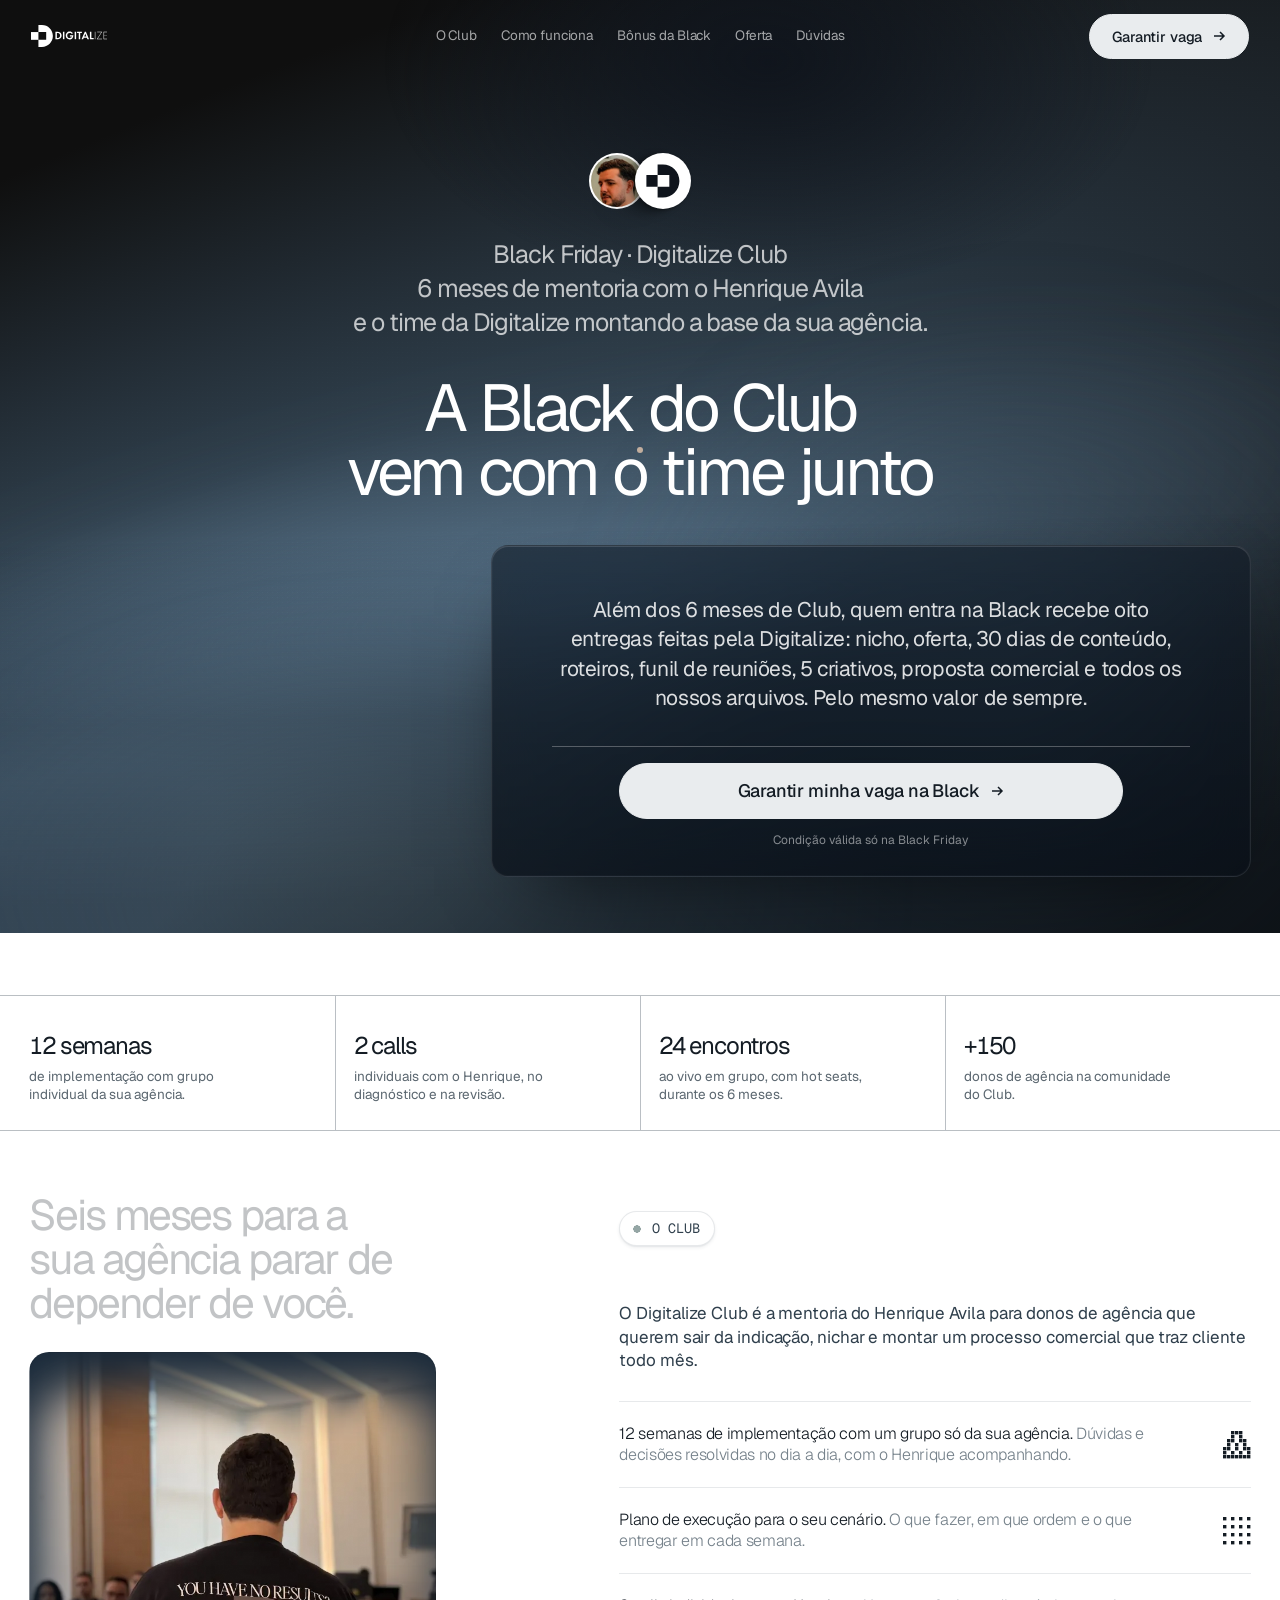
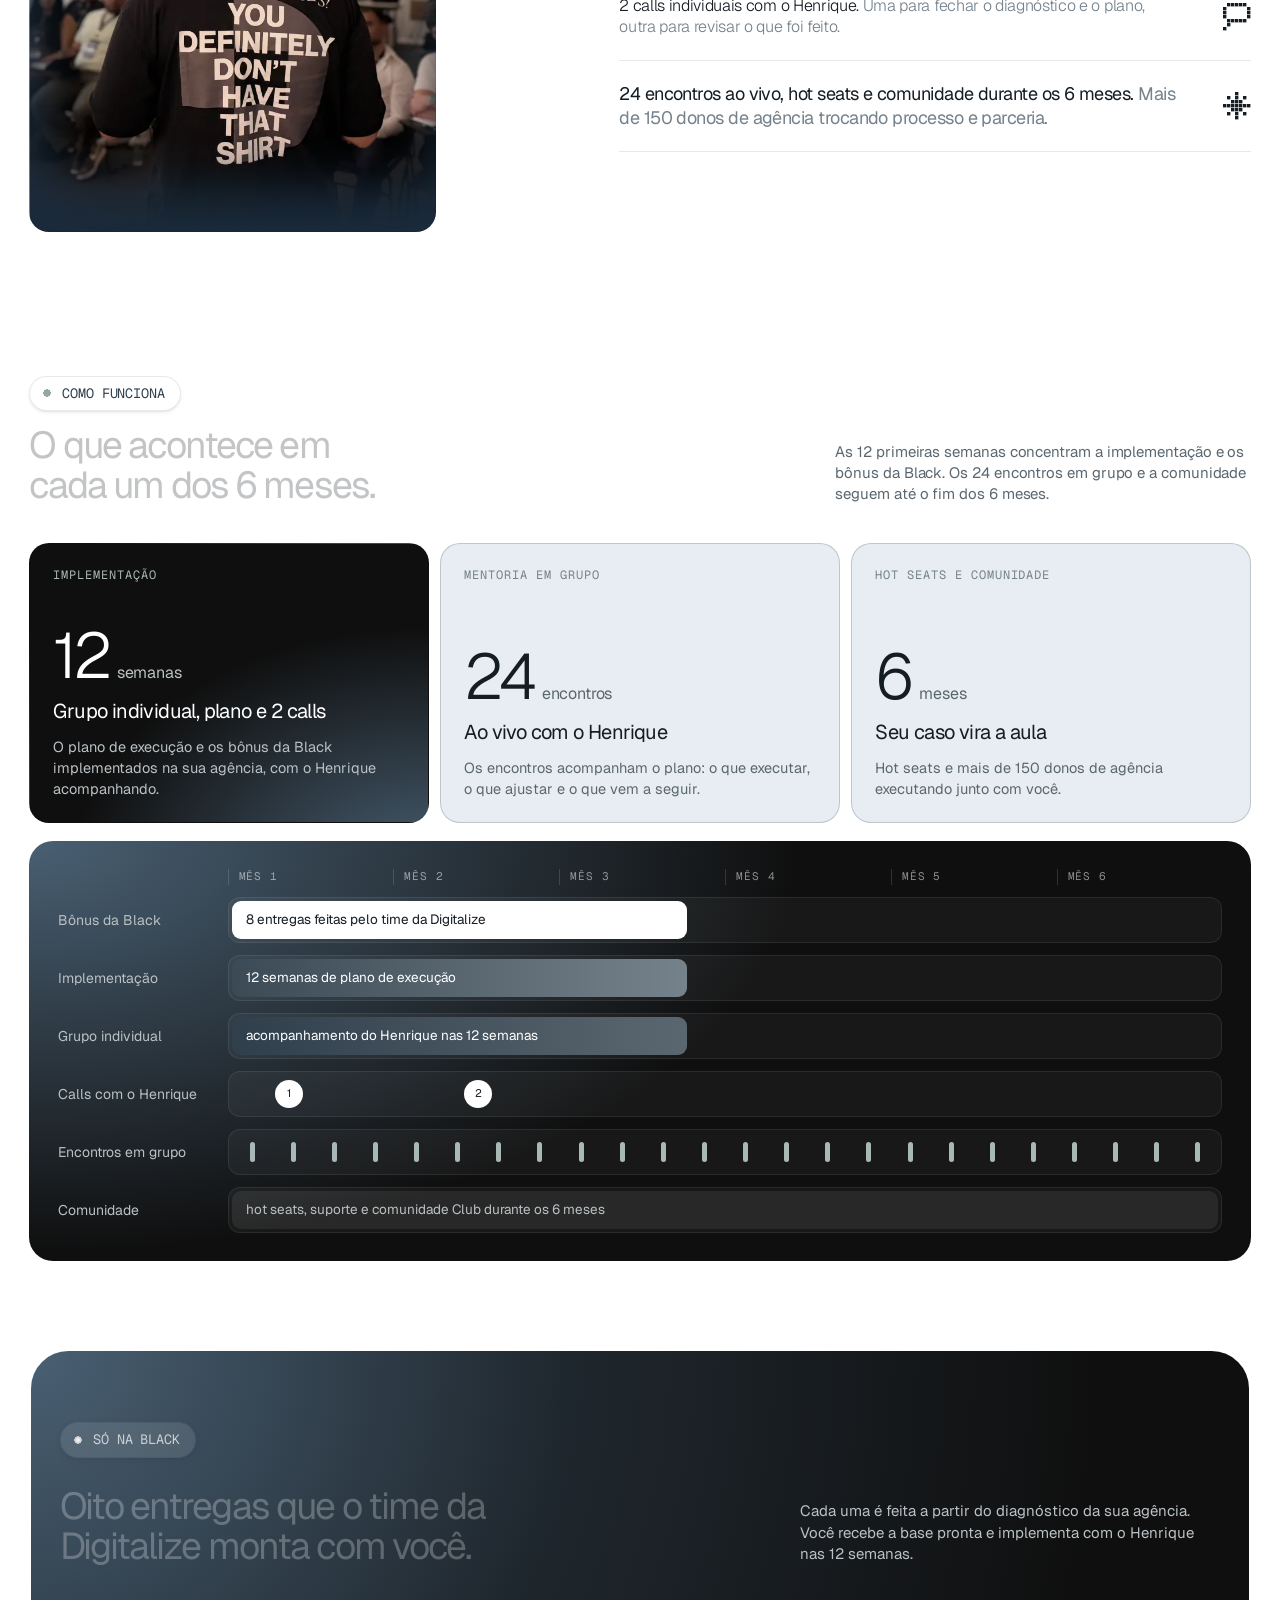
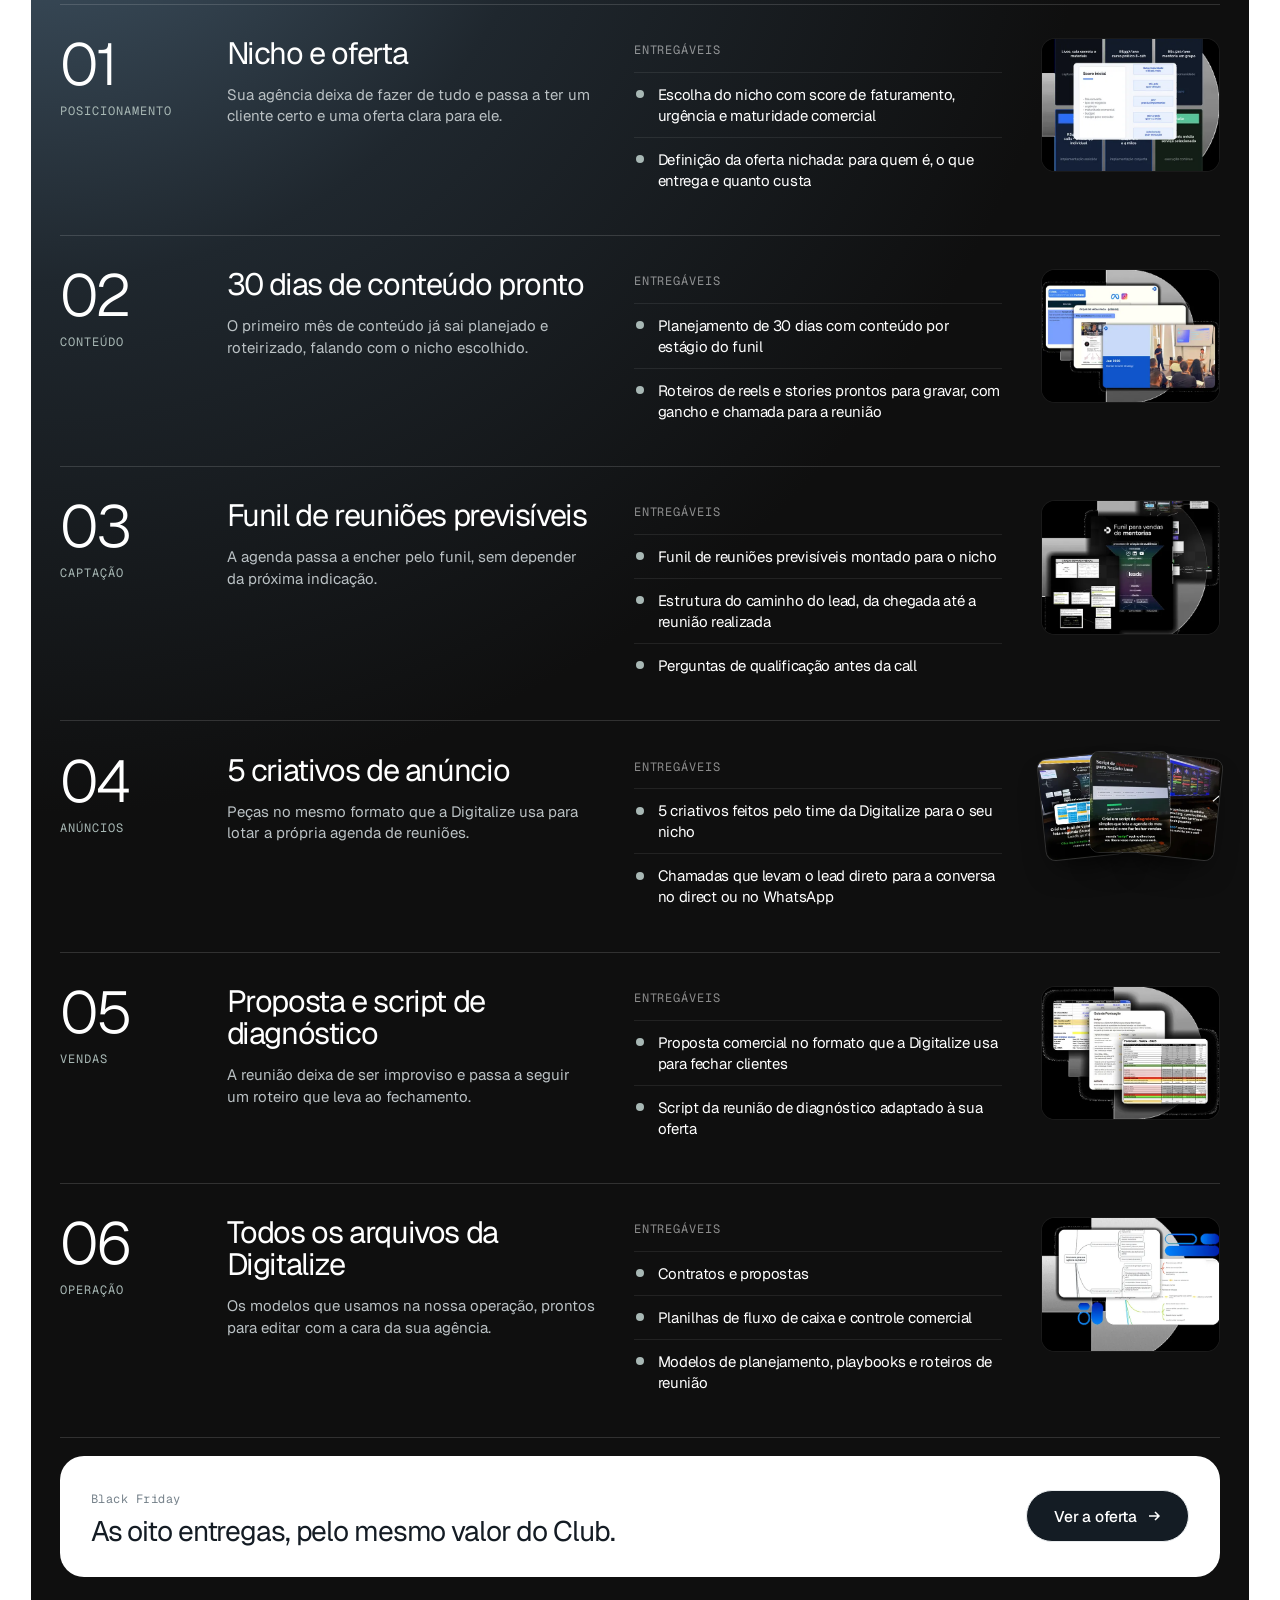
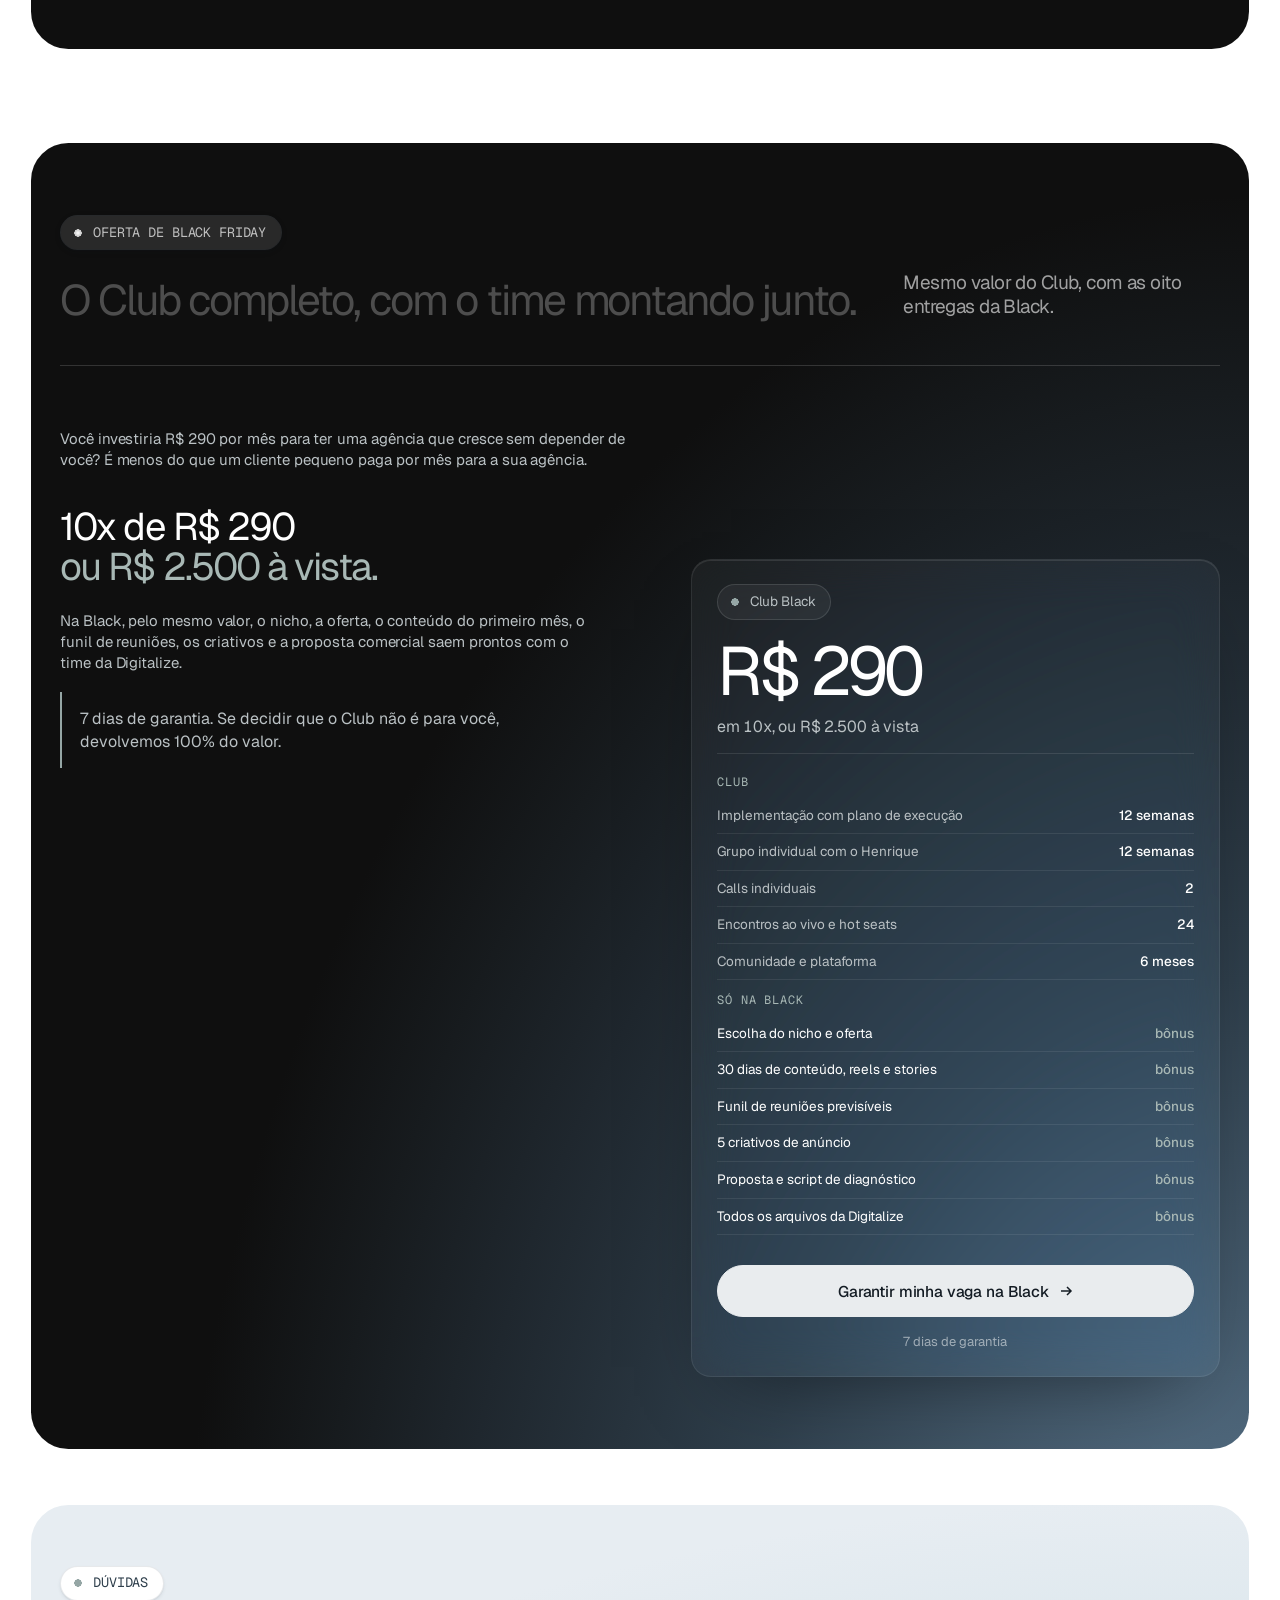
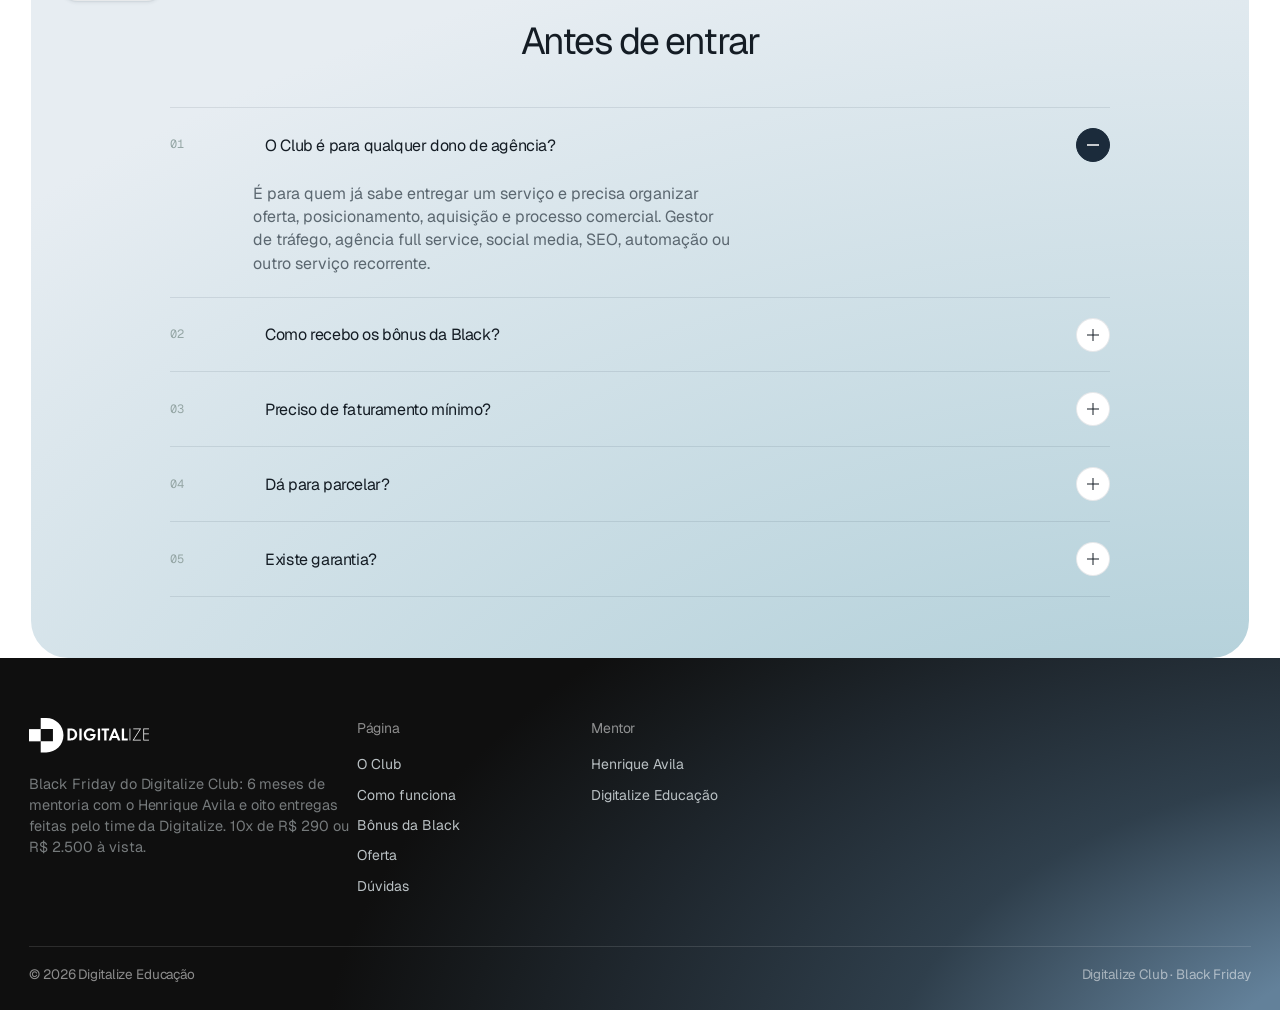
==== commit 31d883ed: "Club Black: miniaturas do PDF do Growth em cada bônus Co-Authored-By: Claude Opus 5.5 <noreply@anthr" ====
--- a/site-club-black/index.html
+++ b/site-club-black/index.html
@@ -894,7 +894,7 @@
 .lg-e ul{list-style:none;margin-top:12px;display:flex;flex-direction:column}
 .lg-e li{position:relative;padding:11px 0 11px 24px;border-top:1px solid rgba(255,255,255,.08);font-size:clamp(15px,1vw,18px);line-height:1.4;letter-spacing:-.02em}
 .lg-e li::before{content:"";position:absolute;left:2px;top:1.15em;width:8px;height:8px;border-radius:50%;background:var(--acc2)}
-.lg-crs{grid-column:2/-1;display:grid;grid-template-columns:repeat(3,minmax(0,1fr));gap:12px;margin-top:6px}
+.lg-crs{display:none;display:grid;grid-template-columns:repeat(3,minmax(0,1fr));gap:12px;margin-top:6px}
 .lg-crs img{width:100%;aspect-ratio:516/643;object-fit:cover;border-radius:14px;border:1px solid rgba(255,255,255,.1)}
 @media (max-width:900px){.lg-r{grid-template-columns:minmax(0,1fr);gap:16px}.lg-crs{grid-column:1}.lg-n{display:flex;align-items:baseline;gap:14px}.lg-n .mono{margin-top:0}}
 .bf-end{margin-top:clamp(14px,1.4vw,24px);display:flex;justify-content:space-between;align-items:center;gap:24px;padding:clamp(22px,2.4vw,40px);border-radius:24px;background:#fff;color:var(--t1)}
@@ -902,6 +902,21 @@
 .bf-end h3{margin-top:8px;font-weight:400;font-size:clamp(24px,2.2vw,38px);letter-spacing:-.04em;line-height:1.05}
 .bf-end .btn{background:var(--t1);color:#fff;flex:none}
 @media (max-width:900px){.bf-end{flex-direction:column;align-items:flex-start}}
+
+.lg-r{grid-template-columns:clamp(100px,10vw,160px) minmax(0,1fr) minmax(0,1fr) clamp(150px,14vw,220px);align-items:start}
+.lg-im{border-radius:14px;overflow:hidden;background:#000;border:1px solid rgba(255,255,255,.1);aspect-ratio:4/3}
+.lg-im img{width:100%;height:100%;object-fit:cover;transition:transform .7s var(--ez)}
+.lg-r:hover .lg-im img{transform:scale(1.04)}
+.lg-im.fan{position:relative;background:none;border:0;overflow:visible}
+.lg-im.fan img{position:absolute;top:0;width:46%;height:auto;aspect-ratio:516/643;object-fit:cover;border-radius:10px;border:1px solid rgba(255,255,255,.14);box-shadow:0 16px 30px -12px rgba(0,0,0,.7)}
+.lg-im.fan img:nth-child(1){left:0;transform:rotate(-6deg)}
+.lg-im.fan img:nth-child(2){left:27%;z-index:2;top:-4px}
+.lg-im.fan img:nth-child(3){left:54%;transform:rotate(6deg)}
+.lg-r:hover .lg-im.fan img{transform:none}
+.lg-r:hover .lg-im.fan img:nth-child(1){transform:rotate(-9deg) translateX(-6px)}
+.lg-r:hover .lg-im.fan img:nth-child(3){transform:rotate(9deg) translateX(6px)}
+@media (max-width:1100px){.lg-r{grid-template-columns:clamp(90px,10vw,140px) minmax(0,1fr) minmax(0,1fr)}.lg-im{grid-column:2/-1;max-width:260px}}
+@media (max-width:900px){.lg-r{grid-template-columns:minmax(0,1fr)}.lg-im{grid-column:1;max-width:240px}.lg-im.fan{aspect-ratio:auto;height:150px}}
 /* como funciona */
 .cf{padding:clamp(64px,6.4vw,122px) 0 clamp(24px,3vw,48px)}
 .cf-head{display:grid;grid-template-columns:minmax(0,1fr) 34%;gap:clamp(24px,3vw,56px);align-items:end;margin-bottom:clamp(28px,3vw,52px)}
@@ -1072,7 +1087,7 @@
         <div><span class="pill dk mono" data-in="up"><i></i>Só na Black</span><h2 class="t56 lift on-dark" data-lift>Oito entregas que o time da Digitalize monta com você.</h2></div>
         <p class="bf-lead" data-in="up" style="--dl:120ms">Cada uma é feita a partir do diagnóstico da sua agência. Você recebe a base pronta e implementa com o Henrique nas 12 semanas.</p>
       </div>
-      <div class="lg" data-in="stag"><article class="lg-r"><div class="lg-n"><b>01</b><span class="mono">Posicionamento</span></div><div class="lg-t"><h3>Nicho e oferta</h3><p>Sua agência deixa de fazer de tudo e passa a ter um cliente certo e uma oferta clara para ele.</p></div><div class="lg-e"><span class="mono">Entregáveis</span><ul><li>Escolha do nicho com score de faturamento, urgência e maturidade comercial</li><li>Definição da oferta nichada: para quem é, o que entrega e quanto custa</li></ul></div></article><article class="lg-r"><div class="lg-n"><b>02</b><span class="mono">Conteúdo</span></div><div class="lg-t"><h3>30 dias de conteúdo pronto</h3><p>O primeiro mês de conteúdo já sai planejado e roteirizado, falando com o nicho escolhido.</p></div><div class="lg-e"><span class="mono">Entregáveis</span><ul><li>Planejamento de 30 dias com conteúdo por estágio do funil</li><li>Roteiros de reels e stories prontos para gravar, com gancho e chamada para a reunião</li></ul></div></article><article class="lg-r"><div class="lg-n"><b>03</b><span class="mono">Captação</span></div><div class="lg-t"><h3>Funil de reuniões previsíveis</h3><p>A agenda passa a encher pelo funil, sem depender da próxima indicação.</p></div><div class="lg-e"><span class="mono">Entregáveis</span><ul><li>Funil de reuniões previsíveis montado para o nicho</li><li>Estrutura do caminho do lead, da chegada até a reunião realizada</li><li>Perguntas de qualificação antes da call</li></ul></div></article><article class="lg-r"><div class="lg-n"><b>04</b><span class="mono">Anúncios</span></div><div class="lg-t"><h3>5 criativos de anúncio</h3><p>Peças no mesmo formato que a Digitalize usa para lotar a própria agenda de reuniões.</p></div><div class="lg-e"><span class="mono">Entregáveis</span><ul><li>5 criativos feitos pelo time da Digitalize para o seu nicho</li><li>Chamadas que levam o lead direto para a conversa no direct ou no WhatsApp</li></ul></div><div class="lg-crs"><img src="[data-uri]" alt="Criativo da Digitalize 1"><img src="[data-uri]" alt="Criativo da Digitalize 2"><img src="[data-uri]" alt="Criativo da Digitalize 3"></div></article><article class="lg-r"><div class="lg-n"><b>05</b><span class="mono">Vendas</span></div><div class="lg-t"><h3>Proposta e script de diagnóstico</h3><p>A reunião deixa de ser improviso e passa a seguir um roteiro que leva ao fechamento.</p></div><div class="lg-e"><span class="mono">Entregáveis</span><ul><li>Proposta comercial no formato que a Digitalize usa para fechar clientes</li><li>Script da reunião de diagnóstico adaptado à sua oferta</li></ul></div></article><article class="lg-r"><div class="lg-n"><b>06</b><span class="mono">Operação</span></div><div class="lg-t"><h3>Todos os arquivos da Digitalize</h3><p>Os modelos que usamos na nossa operação, prontos para editar com a cara da sua agência.</p></div><div class="lg-e"><span class="mono">Entregáveis</span><ul><li>Contratos e propostas</li><li>Planilhas de fluxo de caixa e controle comercial</li><li>Modelos de planejamento, playbooks e roteiros de reunião</li></ul></div></article></div>
+      <div class="lg" data-in="stag"><article class="lg-r"><div class="lg-n"><b>01</b><span class="mono">Posicionamento</span></div><div class="lg-t"><h3>Nicho e oferta</h3><p>Sua agência deixa de fazer de tudo e passa a ter um cliente certo e uma oferta clara para ele.</p></div><div class="lg-e"><span class="mono">Entregáveis</span><ul><li>Escolha do nicho com score de faturamento, urgência e maturidade comercial</li><li>Definição da oferta nichada: para quem é, o que entrega e quanto custa</li></ul></div><div class="lg-im"><img src="[data-uri]" alt="" loading="lazy"></div></article><article class="lg-r"><div class="lg-n"><b>02</b><span class="mono">Conteúdo</span></div><div class="lg-t"><h3>30 dias de conteúdo pronto</h3><p>O primeiro mês de conteúdo já sai planejado e roteirizado, falando com o nicho escolhido.</p></div><div class="lg-e"><span class="mono">Entregáveis</span><ul><li>Planejamento de 30 dias com conteúdo por estágio do funil</li><li>Roteiros de reels e stories prontos para gravar, com gancho e chamada para a reunião</li></ul></div><div class="lg-im"><img src="[data-uri]" alt="" loading="lazy"></div></article><article class="lg-r"><div class="lg-n"><b>03</b><span class="mono">Captação</span></div><div class="lg-t"><h3>Funil de reuniões previsíveis</h3><p>A agenda passa a encher pelo funil, sem depender da próxima indicação.</p></div><div class="lg-e"><span class="mono">Entregáveis</span><ul><li>Funil de reuniões previsíveis montado para o nicho</li><li>Estrutura do caminho do lead, da chegada até a reunião realizada</li><li>Perguntas de qualificação antes da call</li></ul></div><div class="lg-im"><img src="[data-uri]" alt="" loading="lazy"></div></article><article class="lg-r"><div class="lg-n"><b>04</b><span class="mono">Anúncios</span></div><div class="lg-t"><h3>5 criativos de anúncio</h3><p>Peças no mesmo formato que a Digitalize usa para lotar a própria agenda de reuniões.</p></div><div class="lg-e"><span class="mono">Entregáveis</span><ul><li>5 criativos feitos pelo time da Digitalize para o seu nicho</li><li>Chamadas que levam o lead direto para a conversa no direct ou no WhatsApp</li></ul></div><div class="lg-im fan"><img src="[data-uri]" alt="Criativo 1"><img src="[data-uri]" alt="Criativo 2"><img src="[data-uri]" alt="Criativo 3"></div></article><article class="lg-r"><div class="lg-n"><b>05</b><span class="mono">Vendas</span></div><div class="lg-t"><h3>Proposta e script de diagnóstico</h3><p>A reunião deixa de ser improviso e passa a seguir um roteiro que leva ao fechamento.</p></div><div class="lg-e"><span class="mono">Entregáveis</span><ul><li>Proposta comercial no formato que a Digitalize usa para fechar clientes</li><li>Script da reunião de diagnóstico adaptado à sua oferta</li></ul></div><div class="lg-im"><img src="[data-uri]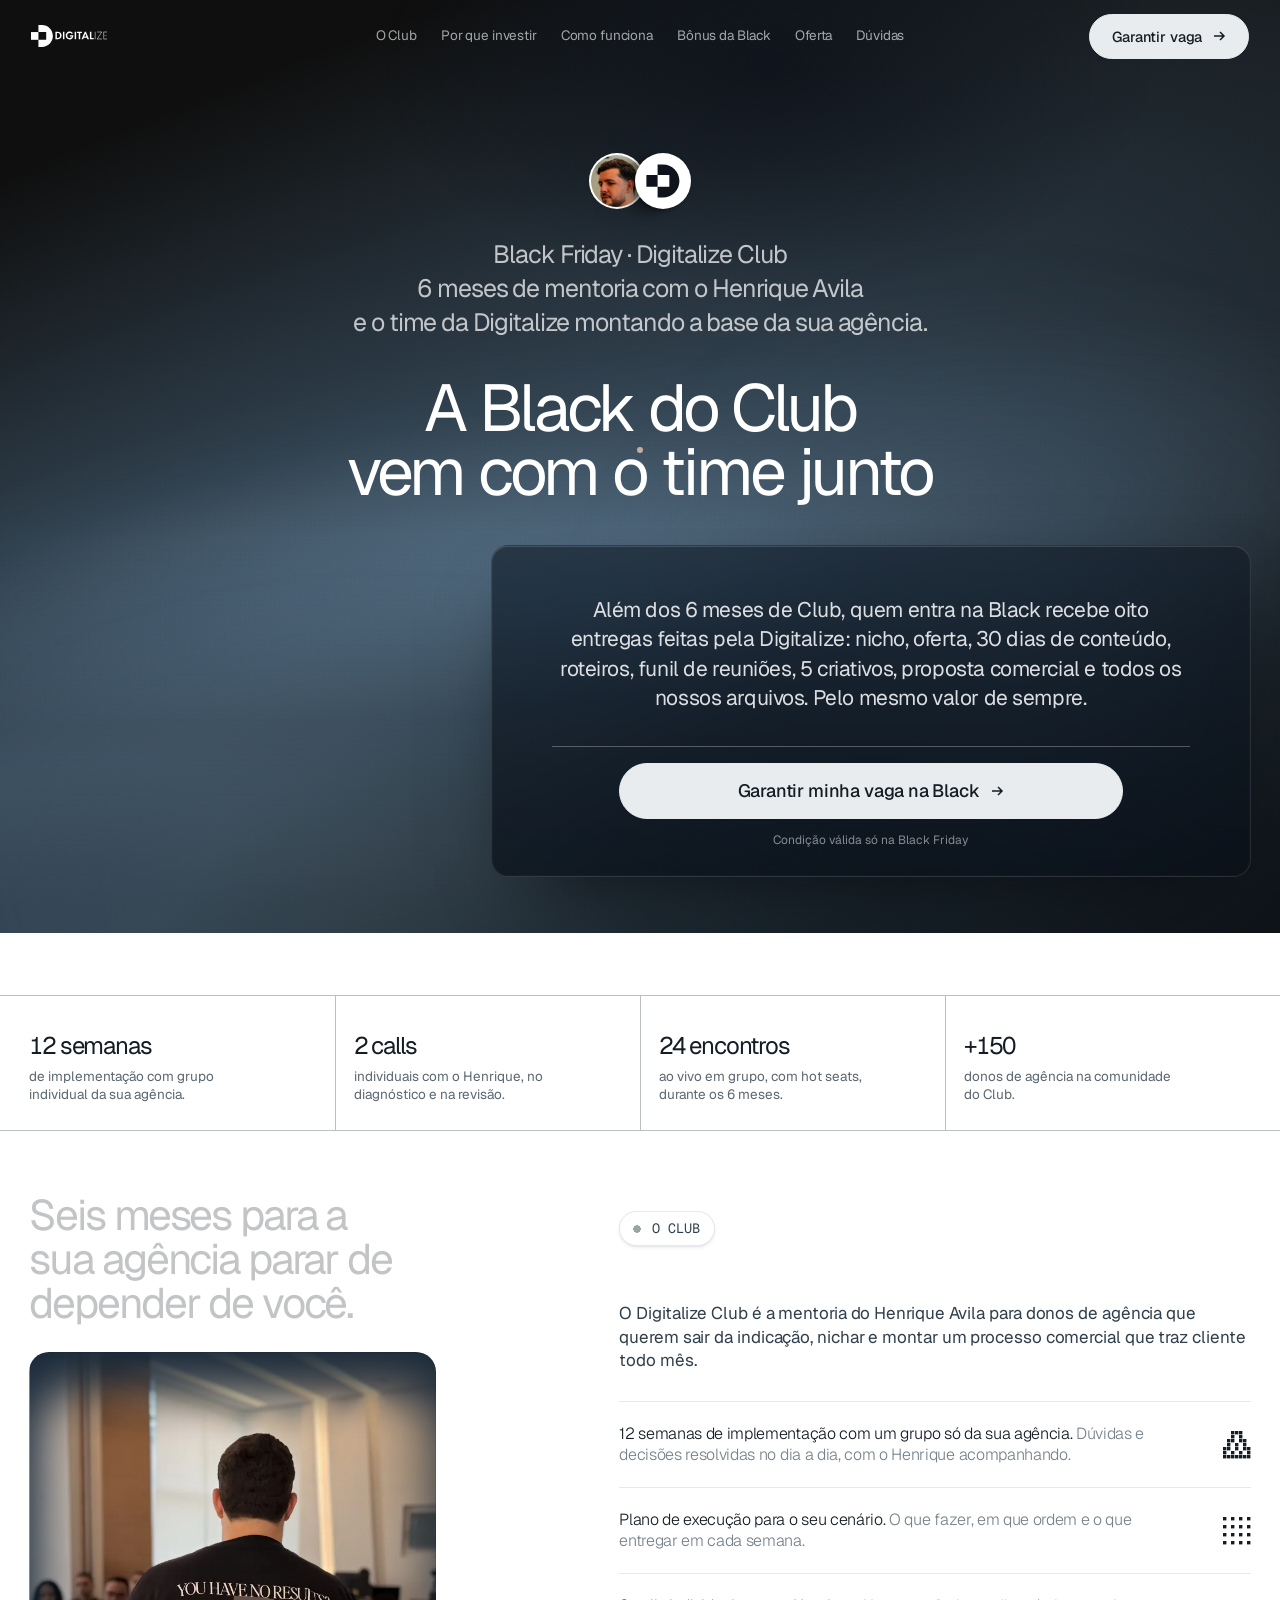
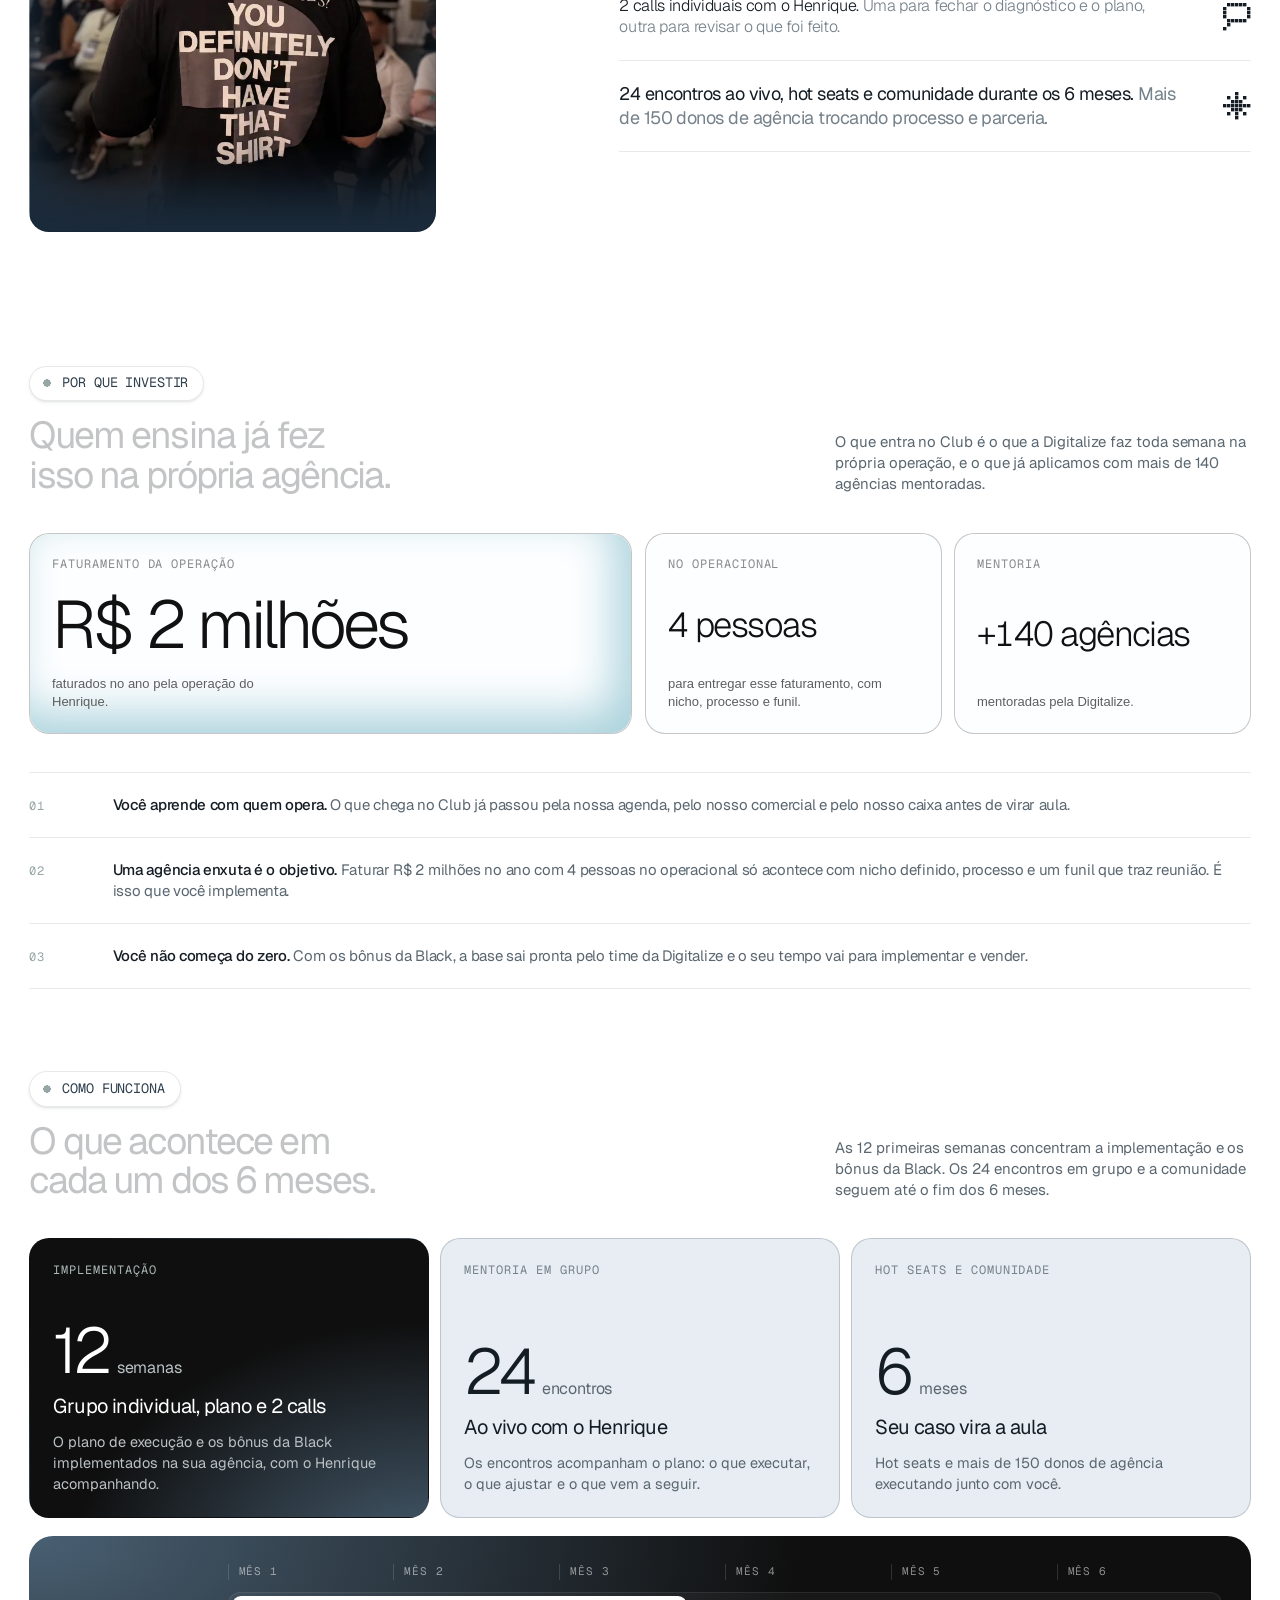
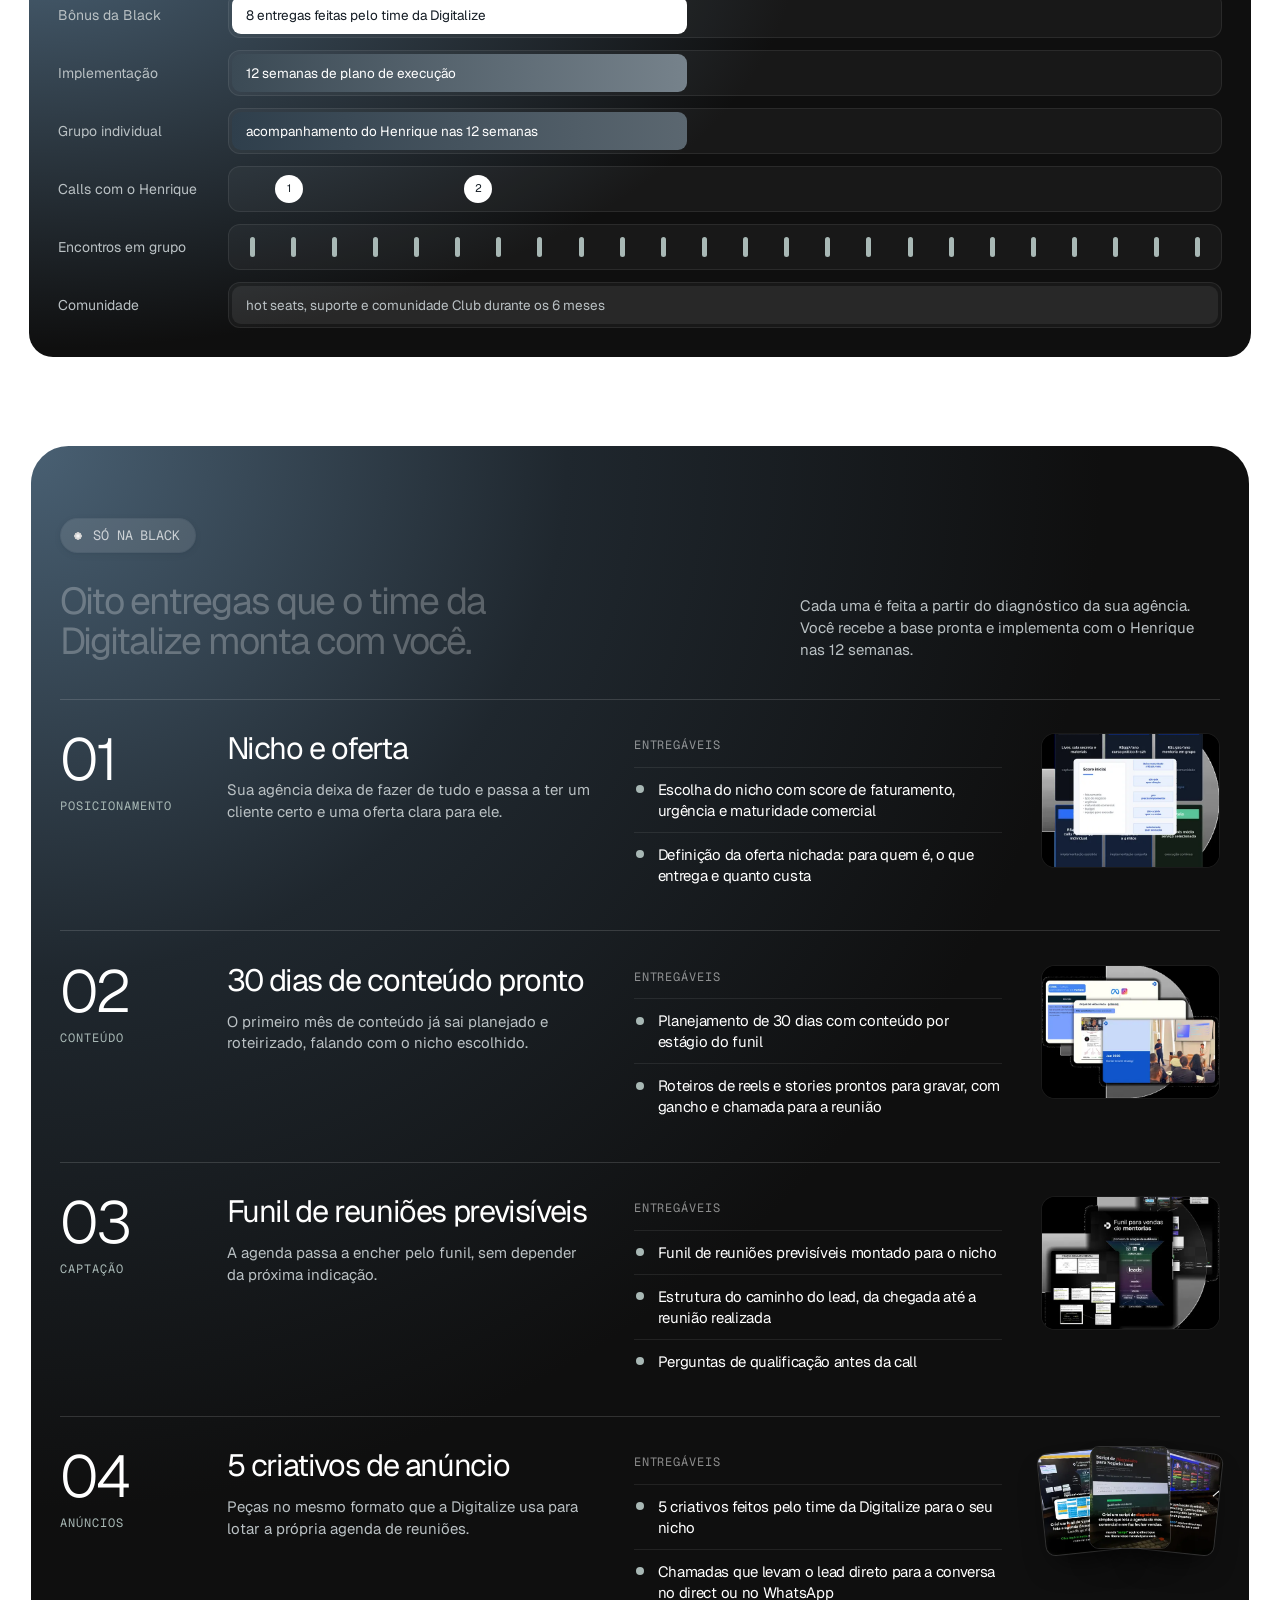
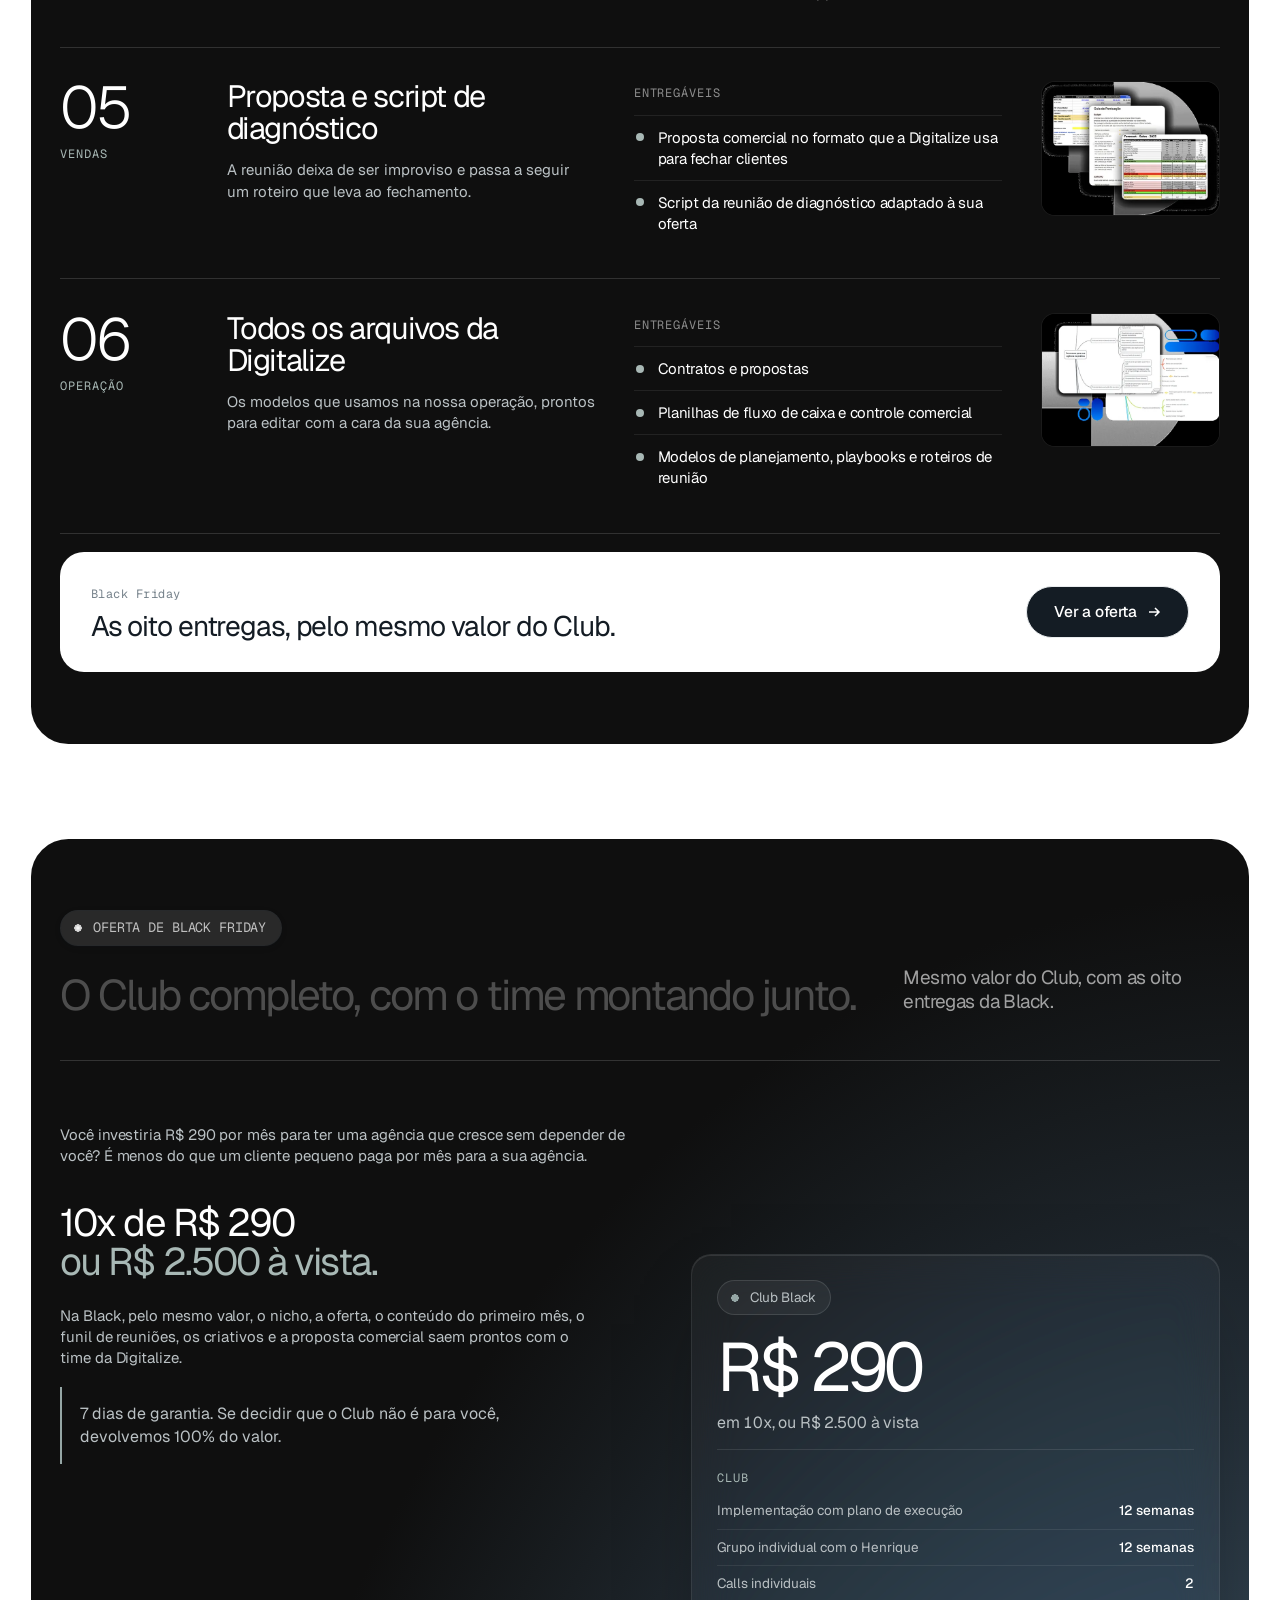
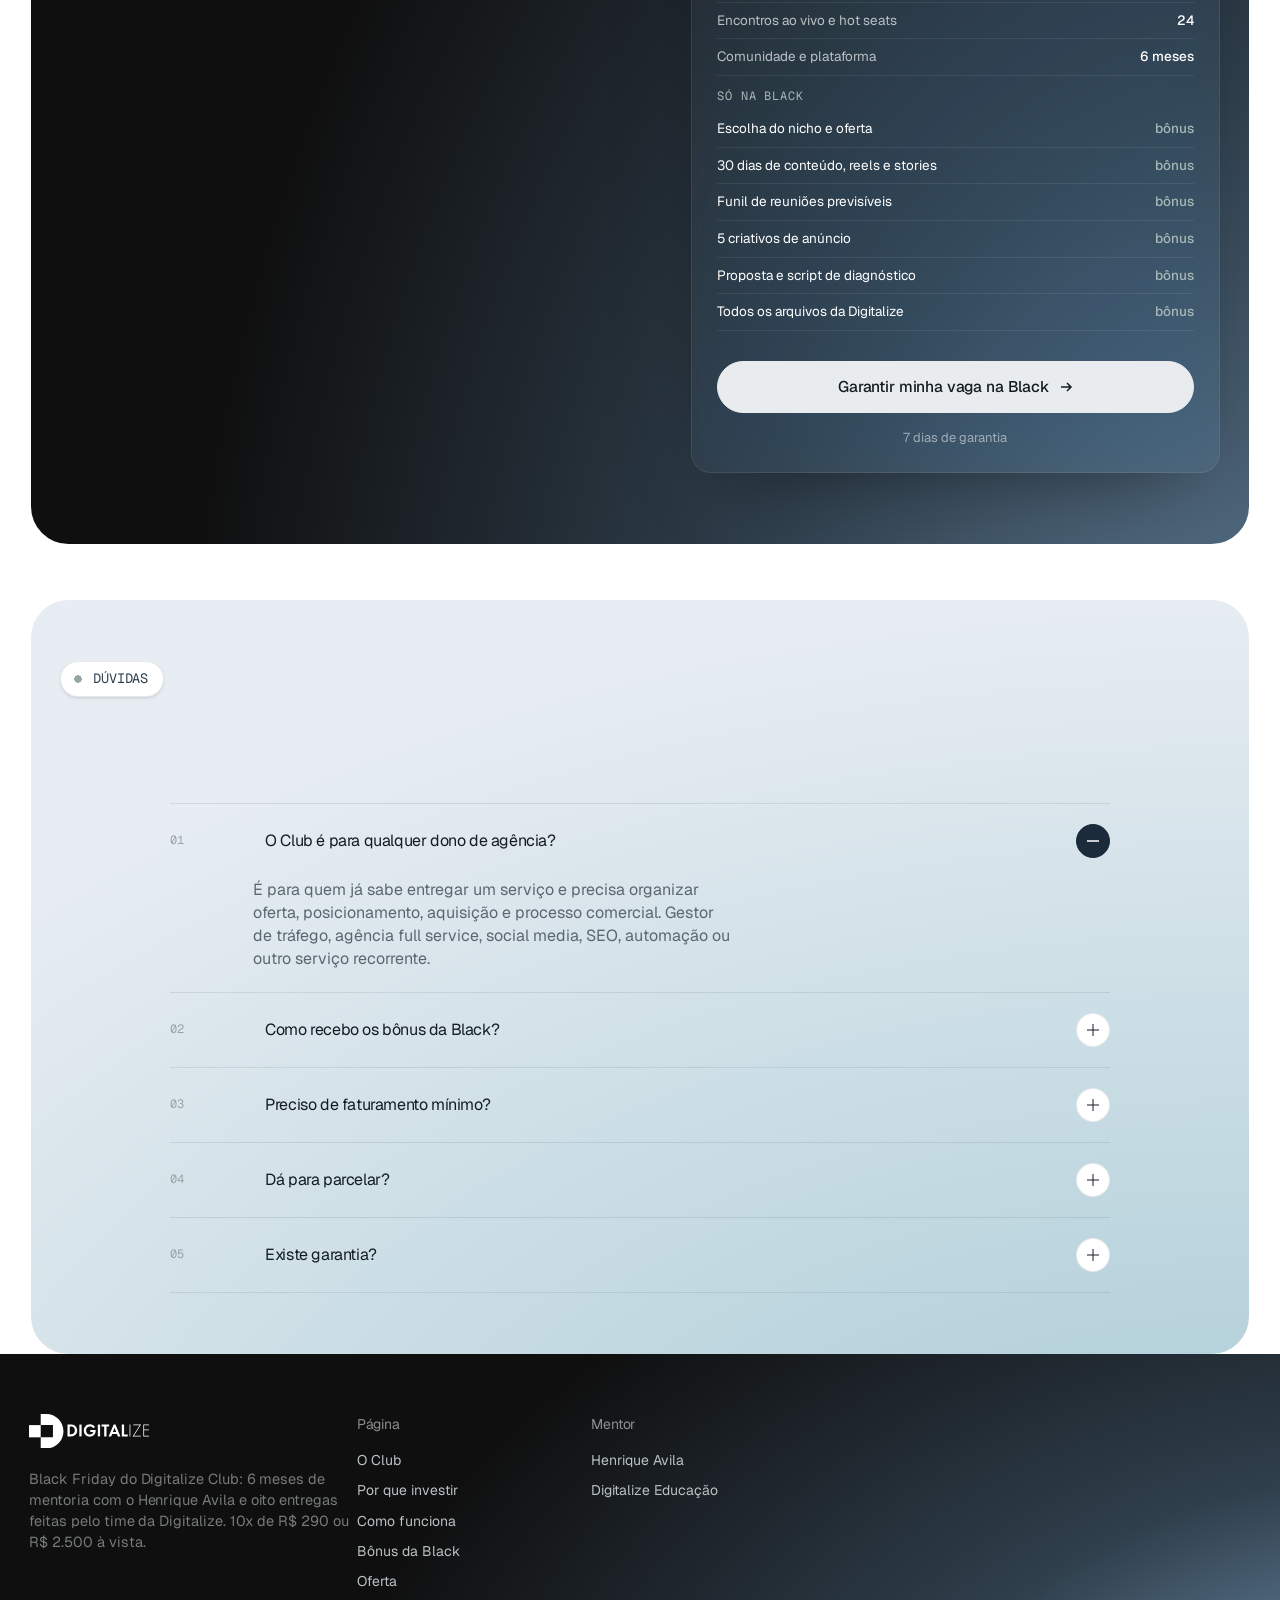
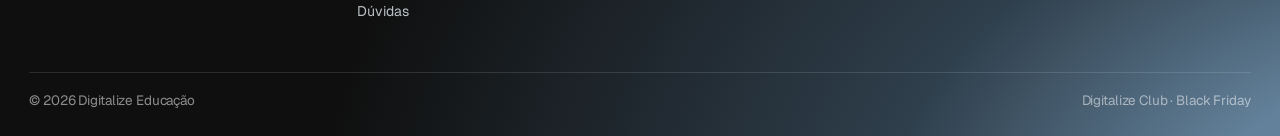
==== commit 371dcdd4: "Club Black: dobra de por que investir Co-Authored-By: Claude Opus 5.5 <noreply@anthropic.com> Claude" ====
--- a/site-club-black/index.html
+++ b/site-club-black/index.html
@@ -917,6 +917,14 @@
 .lg-r:hover .lg-im.fan img:nth-child(3){transform:rotate(9deg) translateX(6px)}
 @media (max-width:1100px){.lg-r{grid-template-columns:clamp(90px,10vw,140px) minmax(0,1fr) minmax(0,1fr)}.lg-im{grid-column:2/-1;max-width:260px}}
 @media (max-width:900px){.lg-r{grid-template-columns:minmax(0,1fr)}.lg-im{grid-column:1;max-width:240px}.lg-im.fan{aspect-ratio:auto;height:150px}}
+
+/* por que investir */
+.pq{padding:clamp(56px,5.6vw,108px) 0 0}
+.pq-head{display:grid;grid-template-columns:minmax(0,1fr) 34%;gap:clamp(24px,3vw,56px);align-items:end;margin-bottom:clamp(28px,3vw,52px)}
+.pq-head .t56{max-width:16ch;margin-top:clamp(14px,.9vw,17px)}
+.pq-l{margin-top:clamp(28px,3vw,52px)}
+.pq-l .nrow .tx{max-width:none}
+@media (max-width:1100px){.pq-head{grid-template-columns:minmax(0,1fr)}}
 /* como funciona */
 .cf{padding:clamp(64px,6.4vw,122px) 0 clamp(24px,3vw,48px)}
 .cf-head{display:grid;grid-template-columns:minmax(0,1fr) 34%;gap:clamp(24px,3vw,56px);align-items:end;margin-bottom:clamp(28px,3vw,52px)}
@@ -996,14 +1004,14 @@
 <!-- HEADER -->
 <header class="nav" id="nav">
   <a class="brand" href="#top" aria-label="Digitalize"><svg class="logo-h" aria-hidden="true" viewBox="0 0 232 67" fill="none" xmlns="http://www.w3.org/2000/svg"><path d="M80.3334 20.4846C83.5136 20.4846 86.2801 20.8255 88.8117 22.7051C91.5816 24.79 93.1866 28.1059 93.1866 31.9016C93.1866 35.6974 91.6147 38.9768 88.6065 41.0948C85.9393 42.9744 83.4441 43.2822 80.2672 43.2822H74.3866V20.4846H80.3334ZM78.831 39.4534H80.1977C81.3261 39.4534 83.7849 39.3839 85.7672 37.951C87.5774 36.6537 88.6032 34.3273 88.6032 31.9016C88.6032 29.4759 87.6105 27.1859 85.8003 25.8192C83.9537 24.4524 81.7001 24.3168 80.1944 24.3168H78.8276V39.46L78.831 39.4534Z" fill="currentColor"/><path d="M101.734 20.4846V43.2822H97.2896V20.4846H101.734Z" fill="currentColor"/><path d="M118.482 31.0815H128.943V31.3561C128.943 32.895 128.738 37.6802 125.594 40.7909C123.234 43.1504 120.329 43.799 117.493 43.799C114.657 43.799 111.715 43.2166 109.22 40.7214C108.432 39.9338 105.838 37.0646 105.838 31.9386C105.838 27.5306 107.82 24.8303 109.187 23.4602C110.898 21.7162 113.767 19.9722 118.178 19.9722C119.889 19.9722 121.699 20.2469 123.443 21.1669C124.912 21.9181 126.521 23.2848 127.715 25.3366L123.853 27.4214C123.066 25.8826 121.904 25.0983 121.186 24.7211C120.23 24.2412 119.032 24.0029 117.973 24.0029C116.163 24.0029 114.111 24.6516 112.708 26.0183C111.41 27.2824 110.418 29.4699 110.418 32.0345C110.418 35.0758 111.718 36.8893 112.675 37.8125C113.7 38.8053 115.305 39.7617 117.734 39.7617C119.237 39.7617 120.948 39.3514 122.212 38.395C123.102 37.71 123.989 36.5484 124.366 34.907H118.489V31.0782L118.482 31.0815Z" fill="currentColor"/><path d="M137.488 20.4846V43.2822H133.044V20.4846H137.488Z" fill="currentColor"/><path d="M149.861 24.3134V43.2822H145.417V24.3134H140.291V20.4846H154.987V24.3134H149.861Z" fill="currentColor"/><path d="M169.961 38.497H160.768L158.753 43.2822H153.934L163.743 20.4846H167.231L176.768 43.2822H171.983L169.968 38.497H169.961ZM168.664 34.8733L165.418 26.6697L162.171 34.8733H168.664Z" fill="currentColor"/><path d="M183.874 20.4846V39.4534H190.916V43.2822H179.433V20.4846H183.877H183.874Z" fill="currentColor"/><path d="M195.976 20.4846V43.2822H194.474V20.4846H195.976Z" fill="currentColor"/><path d="M202.846 41.9155H216.347V43.2822H200.317L214.193 21.8513H201.648V20.4846H216.721L202.846 41.9155Z" fill="currentColor"/><path d="M232.001 21.8513H222.566V30.1245H231.796V31.4913H222.566V41.9155H232.001V43.2822H221.064V20.4846H232.001V21.8513Z" fill="currentColor"/><path d="M22.6091 21.4874H0.00012207V45.1354H22.6091V21.4874Z" fill="currentColor"/><path d="M33.3116 0.000259399H22.6094V21.4874H46.2574V45.1355H22.6094V66.6226H33.3116C51.7078 66.6226 66.6227 51.7077 66.6227 33.3114C66.6227 14.9152 51.7078 0.000259399 33.3116 0.000259399Z" fill="currentColor"/></svg></a>
-  <nav class="links" id="navLinks"><a href="#club">O Club</a><a href="#formato">Como funciona</a><a href="#black">Bônus da Black</a><a href="#oferta">Oferta</a><a href="#faq">Dúvidas</a></nav>
+  <nav class="links" id="navLinks"><a href="#club">O Club</a><a href="#porque">Por que investir</a><a href="#formato">Como funciona</a><a href="#black">Bônus da Black</a><a href="#oferta">Oferta</a><a href="#faq">Dúvidas</a></nav>
   <div class="right">
     <button class="menu-btn" id="menuBtn" aria-expanded="false" aria-controls="menuPanel"><span class="dots"><i></i><i></i><i></i><i></i></span>Menu</button>
     <a class="btn" href="#oferta">Garantir vaga <svg viewBox="0 0 14 14" fill="none" stroke="currentColor" stroke-width="1.5"><path d="M2 7h10M8 3l4 4-4 4"/></svg></a>
   </div>
 </header>
 <div class="menu-panel" id="menuPanel">
-  <nav><a href="#club">O Club</a><a href="#formato">Como funciona</a><a href="#black">Bônus da Black</a><a href="#oferta">Oferta</a><a href="#faq">Dúvidas</a></nav>
+  <nav><a href="#club">O Club</a><a href="#porque">Por que investir</a><a href="#formato">Como funciona</a><a href="#black">Bônus da Black</a><a href="#oferta">Oferta</a><a href="#faq">Dúvidas</a></nav>
   <div class="foot kick">Digitalize Club · Black Friday</div>
 </div>
 
@@ -1049,6 +1057,26 @@
           <div class="item last"><p>24 encontros ao vivo, hot seats e comunidade durante os 6 meses. <span class="cl">Mais de 150 donos de agência trocando processo e parceria.</span></p><svg class="pix" data-pix="spark"></svg></div>
         </div>
       </div>
+    </div>
+  </div>
+</section>
+
+<!-- POR QUE INVESTIR -->
+<section class="sec pq" id="porque">
+  <div class="wrap">
+    <div class="pq-head">
+      <div><span class="pill mono" data-in="up"><i></i>Por que investir</span><h2 class="t56 lift" data-lift>Quem ensina já fez isso na própria agência.</h2></div>
+      <p class="body" data-in="up" style="--dl:120ms">O que entra no Club é o que a Digitalize faz toda semana na própria operação, e o que já aplicamos com mais de 140 agências mentoradas.</p>
+    </div>
+    <div class="stats" data-in="stag">
+      <div class="stat big glow"><span class="lb">Faturamento da operação</span><div class="n">R$ 2 milhões</div><p class="cp">faturados no ano pela operação do Henrique.</p></div>
+      <div class="stat"><span class="lb">No operacional</span><div class="n">4 pessoas</div><p class="cp">para entregar esse faturamento, com nicho, processo e funil.</p></div>
+      <div class="stat"><span class="lb">Mentoria</span><div class="n">+140 agências</div><p class="cp">mentoradas pela Digitalize.</p></div>
+    </div>
+    <div class="nlist pq-l" data-in="stag">
+      <div class="nrow"><span class="ix">01</span><p class="tx"><b>Você aprende com quem opera.</b> O que chega no Club já passou pela nossa agenda, pelo nosso comercial e pelo nosso caixa antes de virar aula.</p></div>
+      <div class="nrow"><span class="ix">02</span><p class="tx"><b>Uma agência enxuta é o objetivo.</b> Faturar R$ 2 milhões no ano com 4 pessoas no operacional só acontece com nicho definido, processo e um funil que traz reunião. É isso que você implementa.</p></div>
+      <div class="nrow"><span class="ix">03</span><p class="tx"><b>Você não começa do zero.</b> Com os bônus da Black, a base sai pronta pelo time da Digitalize e o seu tempo vai para implementar e vender.</p></div>
     </div>
   </div>
 </section>
@@ -1143,7 +1171,7 @@
   <div class="wrap">
     <div class="top">
       <div class="brand"><svg class="logo-stack" aria-hidden="true" viewBox="0 0 232 67" fill="none" xmlns="http://www.w3.org/2000/svg"><path d="M80.3334 20.4846C83.5136 20.4846 86.2801 20.8255 88.8117 22.7051C91.5816 24.79 93.1866 28.1059 93.1866 31.9016C93.1866 35.6974 91.6147 38.9768 88.6065 41.0948C85.9393 42.9744 83.4441 43.2822 80.2672 43.2822H74.3866V20.4846H80.3334ZM78.831 39.4534H80.1977C81.3261 39.4534 83.7849 39.3839 85.7672 37.951C87.5774 36.6537 88.6032 34.3273 88.6032 31.9016C88.6032 29.4759 87.6105 27.1859 85.8003 25.8192C83.9537 24.4524 81.7001 24.3168 80.1944 24.3168H78.8276V39.46L78.831 39.4534Z" fill="currentColor"/><path d="M101.734 20.4846V43.2822H97.2896V20.4846H101.734Z" fill="currentColor"/><path d="M118.482 31.0815H128.943V31.3561C128.943 32.895 128.738 37.6802 125.594 40.7909C123.234 43.1504 120.329 43.799 117.493 43.799C114.657 43.799 111.715 43.2166 109.22 40.7214C108.432 39.9338 105.838 37.0646 105.838 31.9386C105.838 27.5306 107.82 24.8303 109.187 23.4602C110.898 21.7162 113.767 19.9722 118.178 19.9722C119.889 19.9722 121.699 20.2469 123.443 21.1669C124.912 21.9181 126.521 23.2848 127.715 25.3366L123.853 27.4214C123.066 25.8826 121.904 25.0983 121.186 24.7211C120.23 24.2412 119.032 24.0029 117.973 24.0029C116.163 24.0029 114.111 24.6516 112.708 26.0183C111.41 27.2824 110.418 29.4699 110.418 32.0345C110.418 35.0758 111.718 36.8893 112.675 37.8125C113.7 38.8053 115.305 39.7617 117.734 39.7617C119.237 39.7617 120.948 39.3514 122.212 38.395C123.102 37.71 123.989 36.5484 124.366 34.907H118.489V31.0782L118.482 31.0815Z" fill="currentColor"/><path d="M137.488 20.4846V43.2822H133.044V20.4846H137.488Z" fill="currentColor"/><path d="M149.861 24.3134V43.2822H145.417V24.3134H140.291V20.4846H154.987V24.3134H149.861Z" fill="currentColor"/><path d="M169.961 38.497H160.768L158.753 43.2822H153.934L163.743 20.4846H167.231L176.768 43.2822H171.983L169.968 38.497H169.961ZM168.664 34.8733L165.418 26.6697L162.171 34.8733H168.664Z" fill="currentColor"/><path d="M183.874 20.4846V39.4534H190.916V43.2822H179.433V20.4846H183.877H183.874Z" fill="currentColor"/><path d="M195.976 20.4846V43.2822H194.474V20.4846H195.976Z" fill="currentColor"/><path d="M202.846 41.9155H216.347V43.2822H200.317L214.193 21.8513H201.648V20.4846H216.721L202.846 41.9155Z" fill="currentColor"/><path d="M232.001 21.8513H222.566V30.1245H231.796V31.4913H222.566V41.9155H232.001V43.2822H221.064V20.4846H232.001V21.8513Z" fill="currentColor"/><path d="M22.6091 21.4874H0.00012207V45.1354H22.6091V21.4874Z" fill="currentColor"/><path d="M33.3116 0.000259399H22.6094V21.4874H46.2574V45.1355H22.6094V66.6226H33.3116C51.7078 66.6226 66.6227 51.7077 66.6227 33.3114C66.6227 14.9152 51.7078 0.000259399 33.3116 0.000259399Z" fill="currentColor"/></svg><p>Black Friday do Digitalize Club: 6 meses de mentoria com o Henrique Avila e oito entregas feitas pelo time da Digitalize. 10x de R$ 290 ou R$ 2.500 à vista.</p></div>
-      <div class="c"><span class="kick">Página</span><a href="#club">O Club</a><a href="#formato">Como funciona</a><a href="#black">Bônus da Black</a><a href="#oferta">Oferta</a><a href="#faq">Dúvidas</a></div><div class="c"><span class="kick">Mentor</span><span>Henrique Avila</span><span>Digitalize Educação</span></div>
+      <div class="c"><span class="kick">Página</span><a href="#club">O Club</a><a href="#porque">Por que investir</a><a href="#formato">Como funciona</a><a href="#black">Bônus da Black</a><a href="#oferta">Oferta</a><a href="#faq">Dúvidas</a></div><div class="c"><span class="kick">Mentor</span><span>Henrique Avila</span><span>Digitalize Educação</span></div>
     </div>
     <div class="legal"><span>© 2026 Digitalize Educação</span><span>Digitalize Club · Black Friday</span></div>
   </div>
